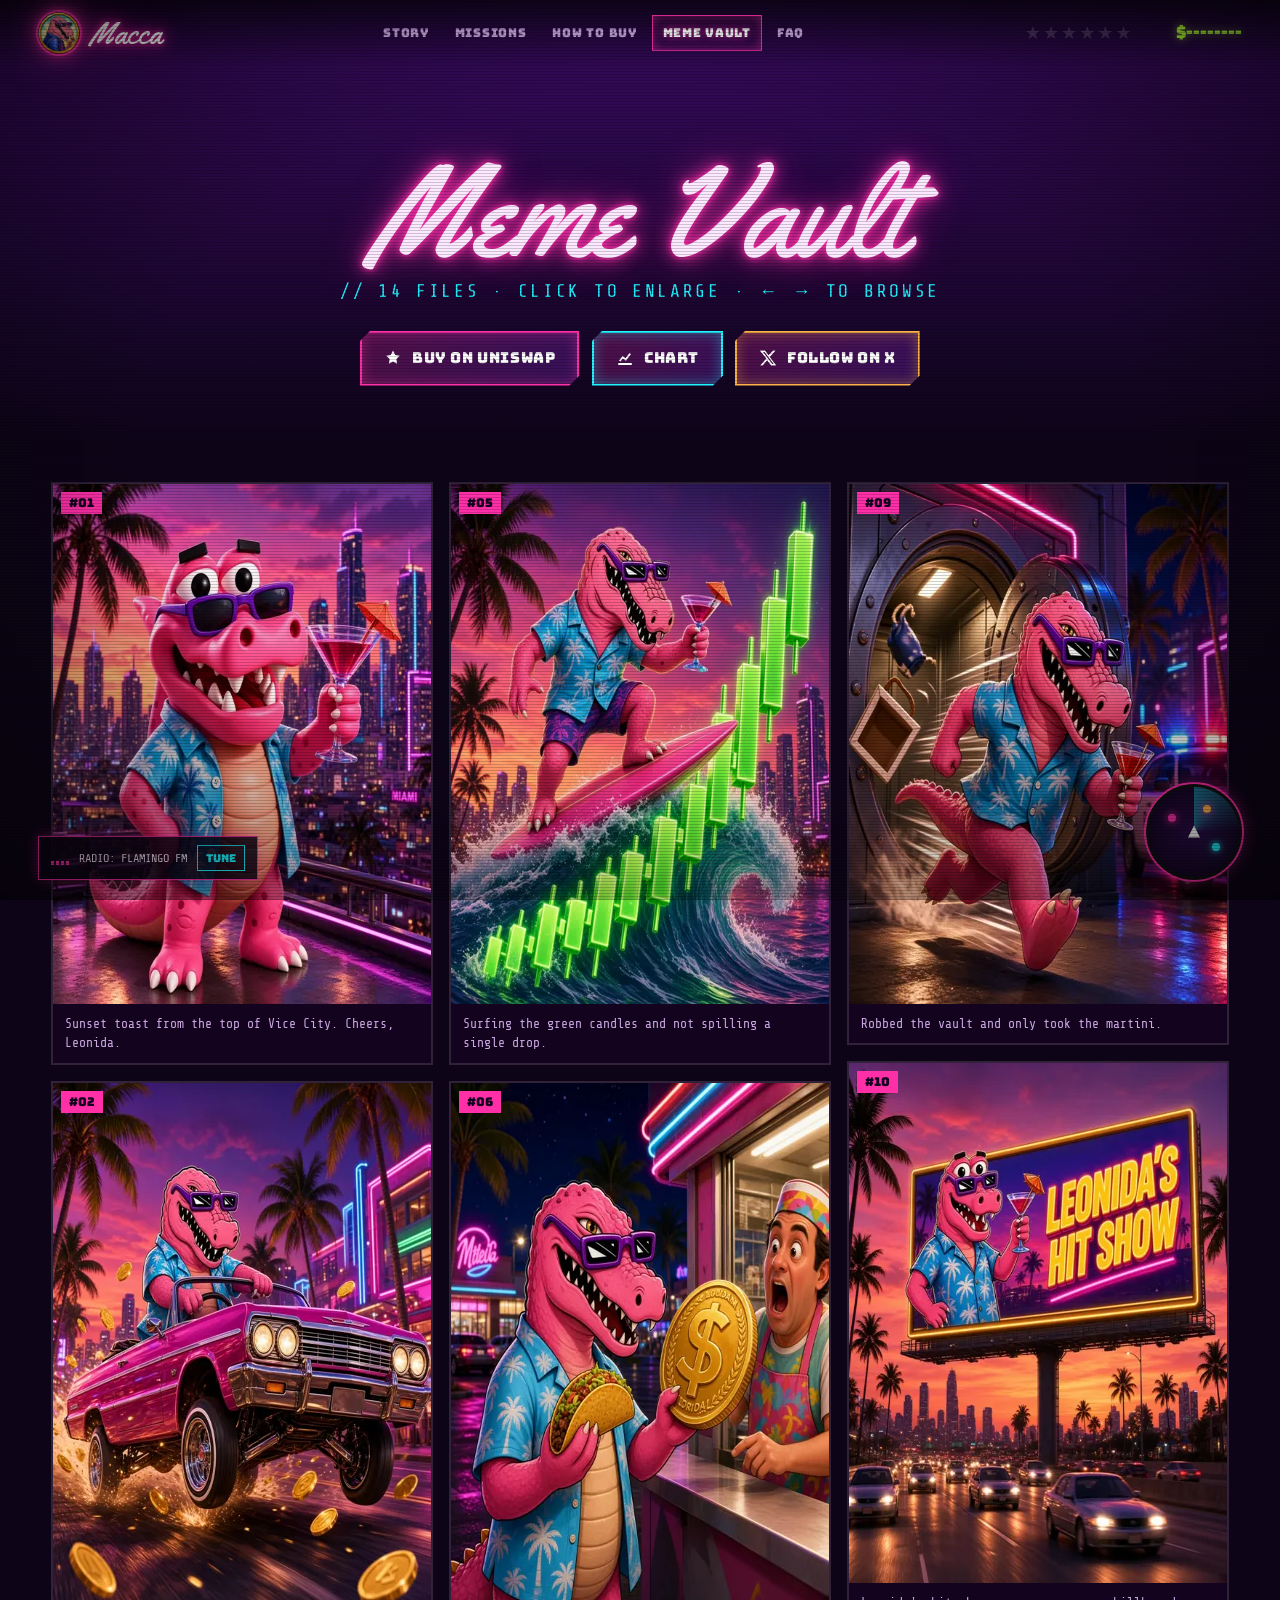
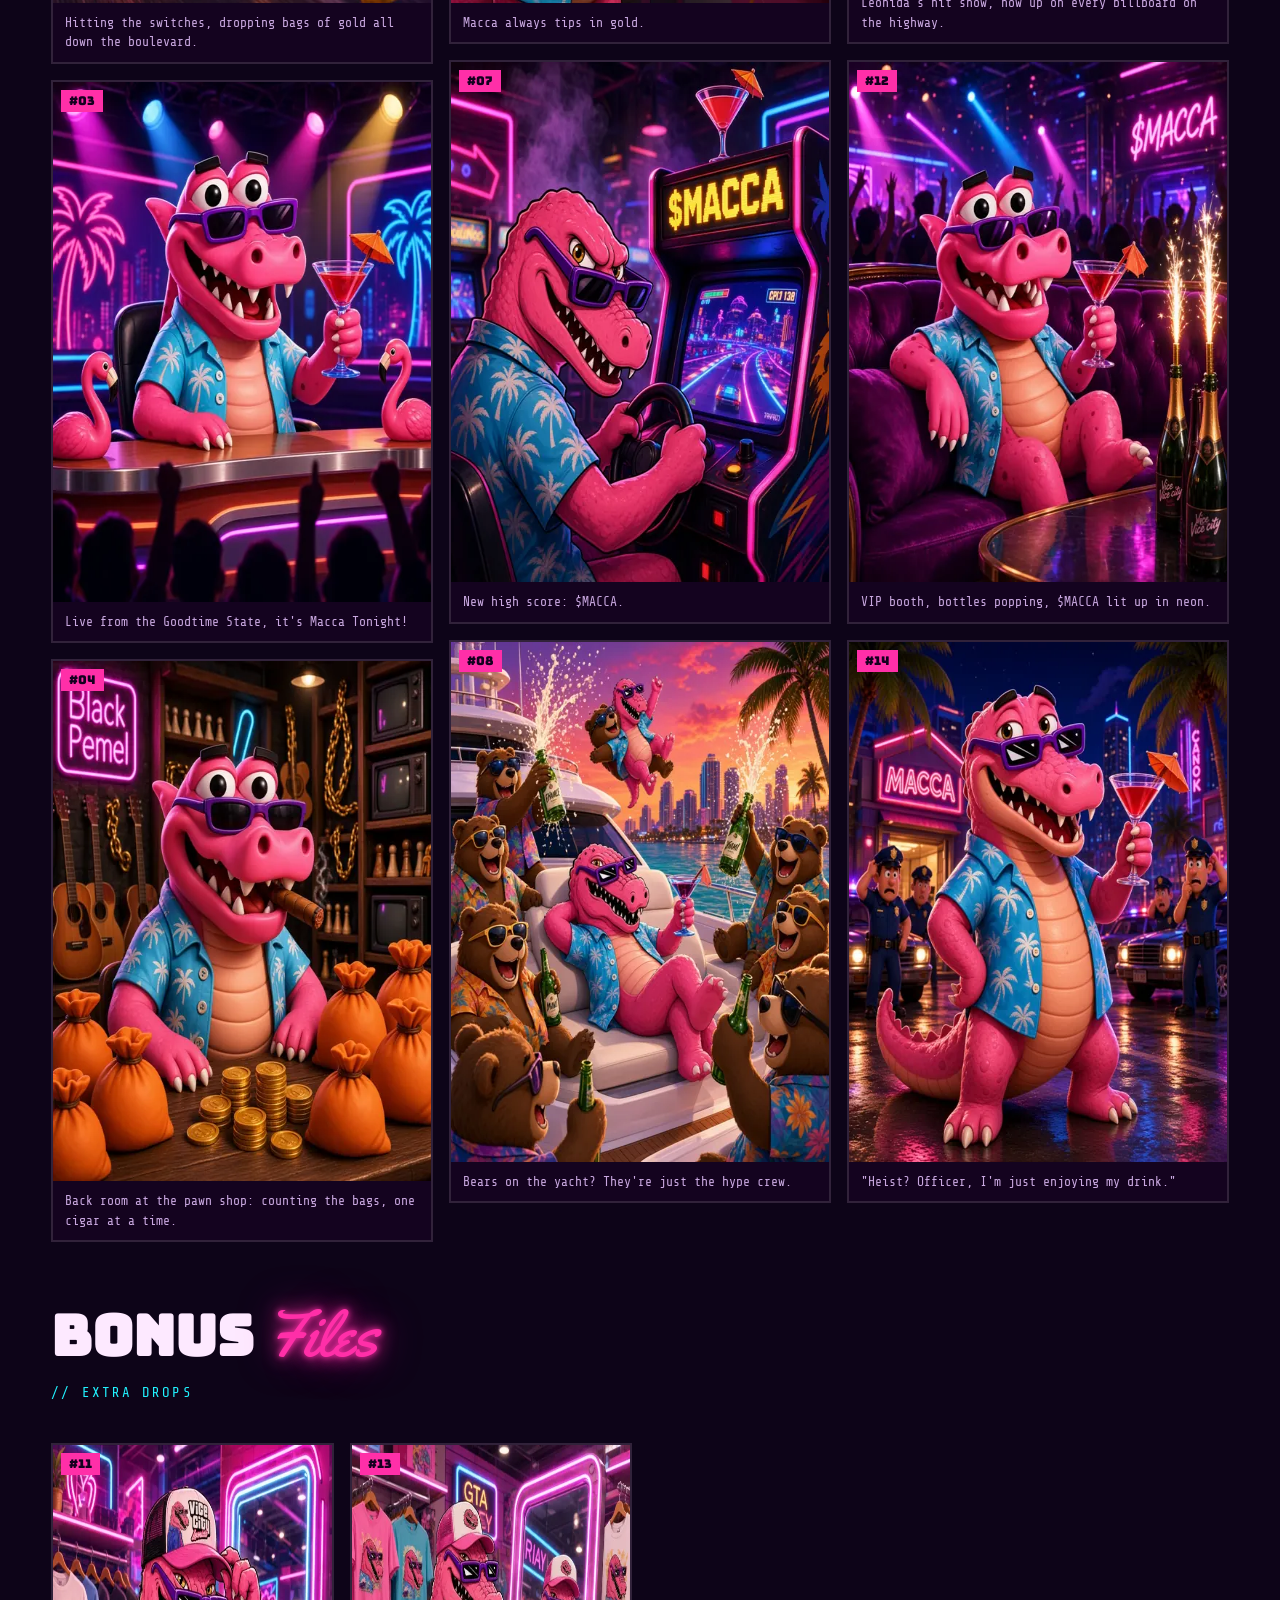
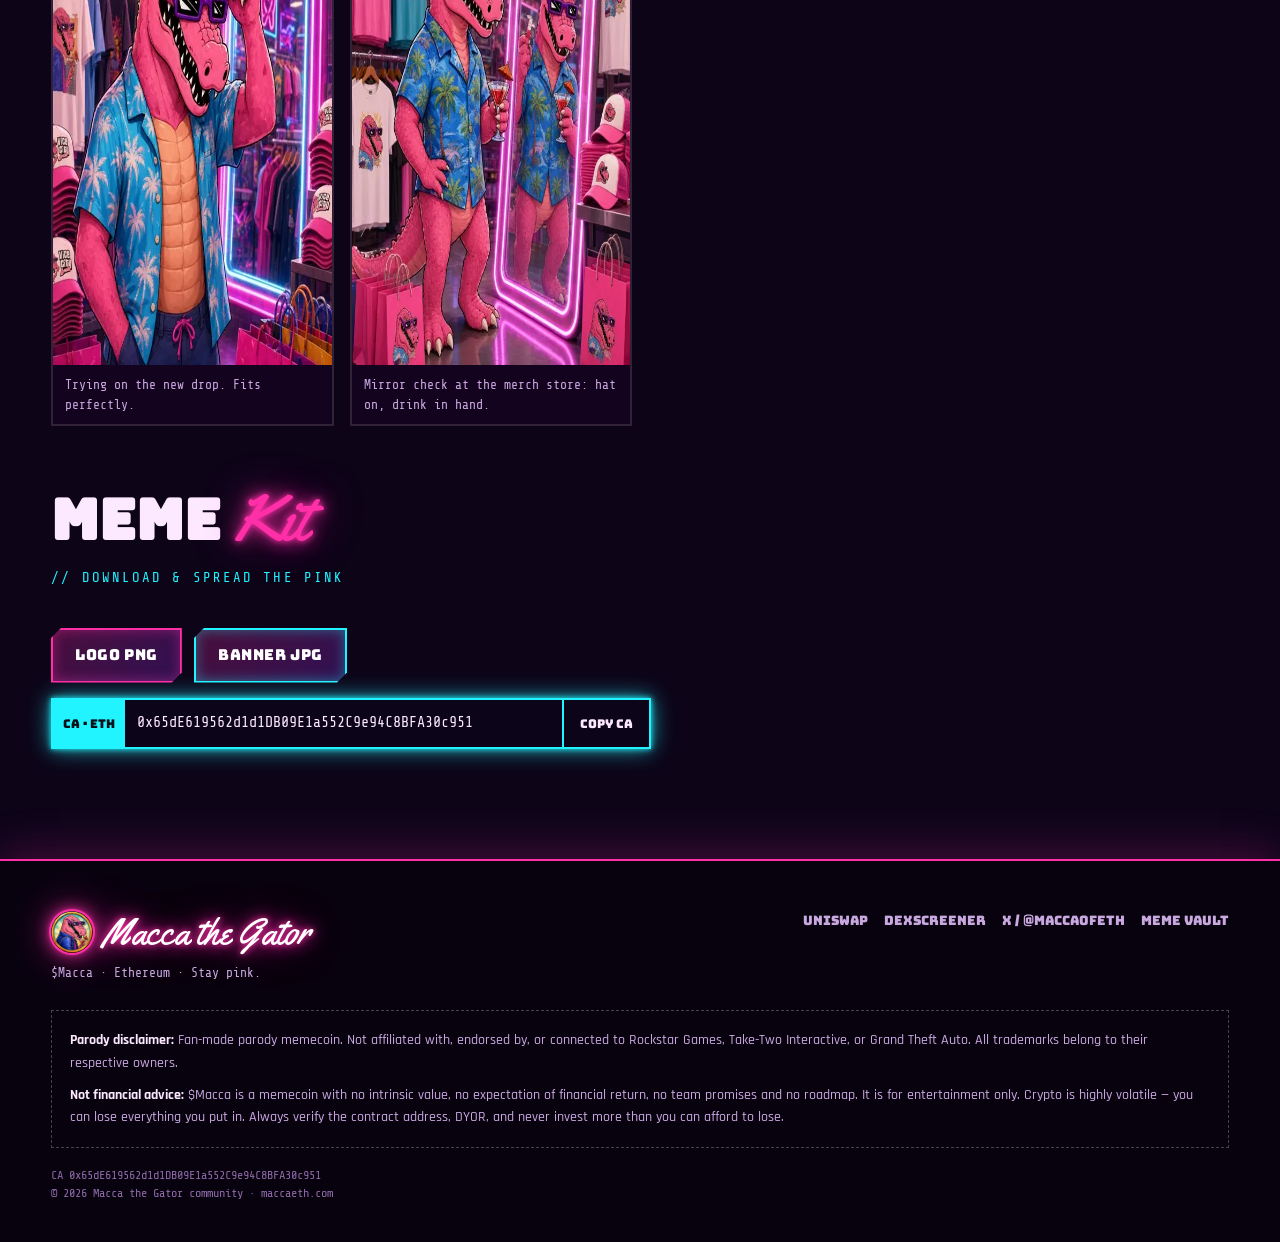
==== memes.html @ 492ca6ad "Macca the Gator ($Macca) — Vice City / Leonida neon site for maccaeth.com" ====
<!doctype html>
<html lang="en">
<head>
<meta charset="utf-8">
<meta name="viewport" content="width=device-width,initial-scale=1,viewport-fit=cover">
<title>Meme Vault — Macca the Gator ($Macca)</title>
<meta name="description" content="The $Macca meme vault: Macca the Gator causing pink chaos across Leonida. Fan-made parody memes.">
<link rel="canonical" href="https://maccaeth.com/memes">
<meta name="theme-color" content="#0d0418">
<meta property="og:type" content="website">
<meta property="og:site_name" content="Macca the Gator">
<meta property="og:title" content="Meme Vault — Macca the Gator ($Macca)">
<meta property="og:description" content="The $Macca meme vault: Macca the Gator causing pink chaos across Leonida. Fan-made parody memes.">
<meta property="og:url" content="https://maccaeth.com/memes">
<meta property="og:image" content="https://maccaeth.com/og.jpg">
<meta property="og:image:width" content="1200"><meta property="og:image:height" content="630">
<meta name="twitter:card" content="summary_large_image">
<meta name="twitter:site" content="@MaccaofETH">
<meta name="twitter:title" content="Meme Vault — Macca the Gator ($Macca)">
<meta name="twitter:description" content="The $Macca meme vault: Macca the Gator causing pink chaos across Leonida. Fan-made parody memes.">
<meta name="twitter:image" content="https://maccaeth.com/og.jpg">
<link rel="icon" href="/favicon.ico" sizes="any">
<link rel="icon" type="image/png" sizes="32x32" href="/favicon-32.png">
<link rel="apple-touch-icon" href="/apple-touch-icon.png">
<link rel="manifest" href="/site.webmanifest">
<link rel="preload" href="/fonts/yellowtail-400.woff2" as="font" type="font/woff2" crossorigin>
<link rel="preload" href="/fonts/bungee-400.woff2" as="font" type="font/woff2" crossorigin>
<link rel="stylesheet" href="/css/styles.css?v=2">
<script type="application/ld+json">{"@context": "https://schema.org", "@type": "WebSite", "name": "Macca the Gator ($Macca)", "url": "https://maccaeth.com/"}</script>
</head>
<body>
<div class="crt" aria-hidden="true"></div>
<canvas id="trail" aria-hidden="true"></canvas>
<header class="hud" id="hud">
  <a class="brand" href="/" aria-label="Macca the Gator home"><img src="/img/logo-200.webp" alt="" width="42" height="42"><b>Macca</b></a>
  <nav class="nav" id="nav" aria-label="Main">
    <a href="/#about">Story</a><a href="/#missions">Missions</a><a href="/#howto">How to Buy</a><a href="/memes" class="on">Meme Vault</a><a href="/#faq">FAQ</a>
  </nav>
  <div class="hud-r">
    <div class="wanted" id="wanted" aria-label="Wanted level" title="Wanted level rises as you scroll"><i>★</i><i>★</i><i>★</i><i>★</i><i>★</i><i>★</i></div>
    <div class="cash" id="cash" title="Market cap (DexScreener)">$--------</div>
    <button class="burger" id="burger" aria-label="Menu" aria-expanded="false" aria-controls="nav"><span></span><span></span><span></span></button>
  </div>
</header>

<main>
<section class="page-top"><div class="wrap"><h1>Meme Vault</h1><p>// 14 FILES · CLICK TO ENLARGE · ← → TO BROWSE</p>
<div class="cta" style="justify-content:center">
  <a class="btn" href="https://app.uniswap.org/swap?chain=ethereum&outputCurrency=0x65dE619562d1d1DB09E1a552C9e94C8BFA30c951" target="_blank" rel="noopener"><svg viewBox="0 0 24 24" fill="currentColor" aria-hidden="true"><path d="M12 2l3 6 6 1-4.5 4.3 1 6.2L12 16.6 6.5 19.5l1-6.2L3 9l6-1z"/></svg> Buy on Uniswap</a>
  <a class="btn cy" href="https://dexscreener.com/ethereum/0xa209d0b77f9b36437768325e06c83924598315ef" target="_blank" rel="noopener"><svg viewBox="0 0 24 24" fill="none" stroke="currentColor" stroke-width="2.4" aria-hidden="true"><path d="M3 20h18M5 16l4-5 4 3 6-8"/></svg> Chart</a>
  <a class="btn gold" href="https://x.com/MaccaofETH" target="_blank" rel="noopener"><svg viewBox="0 0 24 24" fill="currentColor" aria-hidden="true"><path d="M18.9 2H22l-7.6 8.7L23 22h-6.8l-5.3-6.9L4.8 22H1.7l8.1-9.3L1 2h7l4.8 6.3L18.9 2zm-1.2 18h1.9L7.4 3.9H5.4L17.7 20z"/></svg> Follow on X</a>
</div></div></section>
<section style="padding-top:40px"><div class="wrap">
  <div class="gal">
<button type="button" class="gi vm-btn" data-full="/img/vault/meme-01.webp" data-cap="Sunset toast from the top of Vice City. Cheers, Leonida." data-reveal>
  <span class="n">#01</span>
  <img src="/img/vault/meme-01-480.webp" alt="Sunset toast from the top of Vice City. Cheers, Leonida." width="520" height="520" loading="lazy" decoding="async">
  <figcaption>Sunset toast from the top of Vice City. Cheers, Leonida.</figcaption>
</button>
<button type="button" class="gi vm-btn" data-full="/img/vault/meme-02.webp" data-cap="Hitting the switches, dropping bags of gold all down the boulevard." data-reveal>
  <span class="n">#02</span>
  <img src="/img/vault/meme-02-480.webp" alt="Hitting the switches, dropping bags of gold all down the boulevard." width="520" height="520" loading="lazy" decoding="async">
  <figcaption>Hitting the switches, dropping bags of gold all down the boulevard.</figcaption>
</button>
<button type="button" class="gi vm-btn" data-full="/img/vault/meme-03.webp" data-cap="Live from the Goodtime State, it&#x27;s Macca Tonight!" data-reveal>
  <span class="n">#03</span>
  <img src="/img/vault/meme-03-480.webp" alt="Live from the Goodtime State, it&#x27;s Macca Tonight!" width="520" height="520" loading="lazy" decoding="async">
  <figcaption>Live from the Goodtime State, it&#x27;s Macca Tonight!</figcaption>
</button>
<button type="button" class="gi vm-btn" data-full="/img/vault/meme-04.webp" data-cap="Back room at the pawn shop: counting the bags, one cigar at a time." data-reveal>
  <span class="n">#04</span>
  <img src="/img/vault/meme-04-480.webp" alt="Back room at the pawn shop: counting the bags, one cigar at a time." width="520" height="520" loading="lazy" decoding="async">
  <figcaption>Back room at the pawn shop: counting the bags, one cigar at a time.</figcaption>
</button>
<button type="button" class="gi vm-btn" data-full="/img/vault/meme-05.webp" data-cap="Surfing the green candles and not spilling a single drop." data-reveal>
  <span class="n">#05</span>
  <img src="/img/vault/meme-05-480.webp" alt="Surfing the green candles and not spilling a single drop." width="520" height="520" loading="lazy" decoding="async">
  <figcaption>Surfing the green candles and not spilling a single drop.</figcaption>
</button>
<button type="button" class="gi vm-btn" data-full="/img/vault/meme-06.webp" data-cap="Macca always tips in gold." data-reveal>
  <span class="n">#06</span>
  <img src="/img/vault/meme-06-480.webp" alt="Macca always tips in gold." width="520" height="520" loading="lazy" decoding="async">
  <figcaption>Macca always tips in gold.</figcaption>
</button>
<button type="button" class="gi vm-btn" data-full="/img/vault/meme-07.webp" data-cap="New high score: $MACCA." data-reveal>
  <span class="n">#07</span>
  <img src="/img/vault/meme-07-480.webp" alt="New high score: $MACCA." width="520" height="520" loading="lazy" decoding="async">
  <figcaption>New high score: $MACCA.</figcaption>
</button>
<button type="button" class="gi vm-btn" data-full="/img/vault/meme-08.webp" data-cap="Bears on the yacht? They&#x27;re just the hype crew." data-reveal>
  <span class="n">#08</span>
  <img src="/img/vault/meme-08-480.webp" alt="Bears on the yacht? They&#x27;re just the hype crew." width="520" height="520" loading="lazy" decoding="async">
  <figcaption>Bears on the yacht? They&#x27;re just the hype crew.</figcaption>
</button>
<button type="button" class="gi vm-btn" data-full="/img/vault/meme-09.webp" data-cap="Robbed the vault and only took the martini." data-reveal>
  <span class="n">#09</span>
  <img src="/img/vault/meme-09-480.webp" alt="Robbed the vault and only took the martini." width="520" height="520" loading="lazy" decoding="async">
  <figcaption>Robbed the vault and only took the martini.</figcaption>
</button>
<button type="button" class="gi vm-btn" data-full="/img/vault/meme-10.webp" data-cap="Leonida&#x27;s hit show, now up on every billboard on the highway." data-reveal>
  <span class="n">#10</span>
  <img src="/img/vault/meme-10-480.webp" alt="Leonida&#x27;s hit show, now up on every billboard on the highway." width="520" height="520" loading="lazy" decoding="async">
  <figcaption>Leonida&#x27;s hit show, now up on every billboard on the highway.</figcaption>
</button>
<button type="button" class="gi vm-btn" data-full="/img/vault/meme-12.webp" data-cap="VIP booth, bottles popping, $MACCA lit up in neon." data-reveal>
  <span class="n">#12</span>
  <img src="/img/vault/meme-12-480.webp" alt="VIP booth, bottles popping, $MACCA lit up in neon." width="520" height="520" loading="lazy" decoding="async">
  <figcaption>VIP booth, bottles popping, $MACCA lit up in neon.</figcaption>
</button>
<button type="button" class="gi vm-btn" data-full="/img/vault/meme-14.webp" data-cap="&quot;Heist? Officer, I&#x27;m just enjoying my drink.&quot;" data-reveal>
  <span class="n">#14</span>
  <img src="/img/vault/meme-14-480.webp" alt="&quot;Heist? Officer, I&#x27;m just enjoying my drink.&quot;" width="520" height="520" loading="lazy" decoding="async">
  <figcaption>&quot;Heist? Officer, I&#x27;m just enjoying my drink.&quot;</figcaption>
</button>
  </div>
  <div class="sec-h" style="margin-top:60px"><h2>Bonus <em>Files</em></h2><p>// EXTRA DROPS</p></div><div class="gal" style="columns:4 200px"><button type="button" class="gi vm-btn" data-full="/img/vault/meme-11.webp" data-cap="Trying on the new drop. Fits perfectly." data-reveal>
  <span class="n">#11</span>
  <img src="/img/vault/meme-11-480.webp" alt="Trying on the new drop. Fits perfectly." width="520" height="520" loading="lazy" decoding="async">
  <figcaption>Trying on the new drop. Fits perfectly.</figcaption>
</button>
<button type="button" class="gi vm-btn" data-full="/img/vault/meme-13.webp" data-cap="Mirror check at the merch store: hat on, drink in hand." data-reveal>
  <span class="n">#13</span>
  <img src="/img/vault/meme-13-480.webp" alt="Mirror check at the merch store: hat on, drink in hand." width="520" height="520" loading="lazy" decoding="async">
  <figcaption>Mirror check at the merch store: hat on, drink in hand.</figcaption>
</button></div>
  <div class="sec-h" style="margin-top:60px"><h2>Meme <em>Kit</em></h2><p>// DOWNLOAD &amp; SPREAD THE PINK</p></div>
  <div class="cta"><a class="btn" href="/kit/macca-logo.png" download>Logo PNG</a><a class="btn cy" href="/kit/macca-banner.jpg" download>Banner JPG</a></div>
  <div style="max-width:640px"><div class="ca" data-reveal>
  <span class="lbl">CA · ETH</span>
  <code id="ca">0x65dE619562d1d1DB09E1a552C9e94C8BFA30c951</code>
  <button type="button" data-copy="#ca">Copy CA</button>
</div></div>
</div></section>
</main>
<div id="lb" hidden role="dialog" aria-modal="true" aria-label="Meme viewer">
  <button type="button" class="lbb lb-x" aria-label="Close">✕</button>
  <button type="button" class="lbb lb-p" aria-label="Previous">‹</button>
  <figure><img id="lbimg" alt=""><figcaption id="lbcap"></figcaption></figure>
  <button type="button" class="lbb lb-n" aria-label="Next">›</button>
</div>
<footer>
  <div class="wrap">
    <div class="foot">
      <div><a class="brand" href="/"><img src="/img/logo-200.webp" alt="" width="42" height="42" loading="lazy"><b>Macca the Gator</b></a>
      <p class="mono" style="margin-top:10px;color:var(--mut);font-size:13px">$Macca · Ethereum · Stay pink.</p></div>
      <nav aria-label="Footer">
        <a href="https://app.uniswap.org/swap?chain=ethereum&outputCurrency=0x65dE619562d1d1DB09E1a552C9e94C8BFA30c951" target="_blank" rel="noopener">Uniswap</a>
        <a href="https://dexscreener.com/ethereum/0xa209d0b77f9b36437768325e06c83924598315ef" target="_blank" rel="noopener">DexScreener</a>
        <a href="https://x.com/MaccaofETH" target="_blank" rel="noopener">X / @MaccaofETH</a>
        <a href="/memes">Meme Vault</a>
      </nav>
    </div>
    <div class="disc">
      <p><strong>Parody disclaimer:</strong> Fan-made parody memecoin. Not affiliated with, endorsed by, or connected to Rockstar Games, Take-Two Interactive, or Grand Theft Auto. All trademarks belong to their respective owners.</p>
      <p style="margin-top:10px"><strong>Not financial advice:</strong> $Macca is a memecoin with no intrinsic value, no expectation of financial return, no team promises and no roadmap. It is for entertainment only. Crypto is highly volatile — you can lose everything you put in. Always verify the contract address, DYOR, and never invest more than you can afford to lose.</p>
    </div>
    <p class="copy">CA 0x65dE619562d1d1DB09E1a552C9e94C8BFA30c951<br>© 2026 Macca the Gator community · maccaeth.com</p>
  </div>
</footer>
<div class="radio" id="radio"><div class="eq" aria-hidden="true"><i></i><i></i><i></i><i></i></div><span class="lbl2">RADIO: <span id="station">FLAMINGO FM</span></span><button type="button" id="radioBtn" aria-pressed="false">TUNE</button></div>
<div class="minimap" aria-hidden="true"><div class="sweep"></div><span class="dot" style="left:22%;top:30%"></span><span class="dot" style="left:70%;top:62%;background:var(--cyan);box-shadow:var(--cglow)"></span><span class="dot" style="left:60%;top:20%;background:var(--sun)"></span><svg class="prog" viewBox="0 0 100 100"><circle id="progc" cx="50" cy="50" r="48" fill="none" stroke="#ff2fa8" stroke-width="4" stroke-dasharray="301.6" stroke-dashoffset="301.6" transform="rotate(-90 50 50)"/></svg><span class="me"></span></div>
<div id="toast" role="status" aria-live="polite"><b>MISSION PASSED!</b><span>CA copied · +RESPECT</span></div>
<script src="/js/vendor/lenis.min.js" defer></script>
<script src="/js/vendor/gsap.min.js" defer></script>
<script src="/js/vendor/ScrollTrigger.min.js" defer></script>
<script src="/js/main.js?v=2" defer></script>
</body>
</html>
---- css/styles.css ----
@font-face{font-family:"Yellowtail";src:url(/fonts/yellowtail-400.woff2) format("woff2");font-display:swap}
@font-face{font-family:"Bungee";src:url(/fonts/bungee-400.woff2) format("woff2");font-display:swap}
@font-face{font-family:"Monoton";src:url(/fonts/monoton-400.woff2) format("woff2");font-display:swap}
@font-face{font-family:"Rajdhani";src:url(/fonts/rajdhani-500.woff2) format("woff2");font-weight:500;font-display:swap}
@font-face{font-family:"Rajdhani";src:url(/fonts/rajdhani-700.woff2) format("woff2");font-weight:700;font-display:swap}
@font-face{font-family:"STM";src:url(/fonts/share-tech-mono-400.woff2) format("woff2");font-display:swap}
:root{--bg:#0d0418;--bg2:#1a0630;--pink:#ff2fa8;--hot:#ff5ec4;--cyan:#21f3ff;--purple:#9b38ff;--sun:#ffb347;--lime:#b6ff3b;--ink:#fde9ff;--mut:#c9a8e0;--glow:0 0 6px var(--pink),0 0 18px var(--pink),0 0 40px rgba(255,47,168,.6);--cglow:0 0 6px var(--cyan),0 0 22px rgba(33,243,255,.7)}
*{box-sizing:border-box;margin:0;padding:0}
html{scroll-behavior:auto;-webkit-text-size-adjust:100%}
html.lenis,html.lenis body{height:auto}
.lenis.lenis-smooth{scroll-behavior:auto!important}
body{background:var(--bg);color:var(--ink);font-family:Rajdhani,system-ui,sans-serif;font-weight:500;font-size:18px;line-height:1.5;overflow-x:hidden;cursor:crosshair}
img{max-width:100%;display:block}
a{color:inherit}
button{font:inherit;color:inherit;background:none;border:0;cursor:pointer}
::selection{background:var(--pink);color:#fff}
.mono{font-family:STM,ui-monospace,monospace}
.wrap{width:min(1180px,92vw);margin:0 auto}
/* CRT overlay */
.crt{pointer-events:none;position:fixed;inset:0;z-index:90;background:repeating-linear-gradient(0deg,rgba(0,0,0,.18) 0 1px,transparent 1px 3px);mix-blend-mode:multiply}
.crt::after{content:"";position:absolute;inset:0;background:radial-gradient(ellipse at center,transparent 55%,rgba(0,0,0,.55) 100%);animation:flick 4s infinite steps(1)}
@keyframes flick{0%,97%{opacity:1}98%{opacity:.85}99%{opacity:1}}
body.no-crt .crt{display:none}
/* loader */
#loader{position:fixed;inset:0;z-index:200;background:linear-gradient(180deg,#12021f,#3a0751 60%,#ff2fa8 140%);display:grid;place-items:center;text-align:center;transition:opacity .6s,visibility .6s}
#loader.done{opacity:0;visibility:hidden}
#loader .ld-logo{width:120px;border-radius:50%;box-shadow:var(--glow);animation:spin 2.4s linear infinite}
@keyframes spin{to{transform:rotateY(360deg)}}
#loader h2{font-family:Yellowtail;font-size:clamp(48px,9vw,96px);color:#fff;text-shadow:var(--glow);margin:.2em 0 0}
#loader .bar{width:min(380px,70vw);height:10px;border:2px solid var(--cyan);margin:18px auto 8px;box-shadow:var(--cglow)}
#loader .bar i{display:block;height:100%;width:0;background:linear-gradient(90deg,var(--pink),var(--sun));transition:width .2s}
#loader .tip{font-family:STM;color:var(--mut);font-size:14px;max-width:420px;margin:0 auto;padding:0 20px}
/* cursor trail */
#trail{position:fixed;inset:0;pointer-events:none;z-index:95}
/* HUD */
.hud{position:fixed;top:0;left:0;right:0;z-index:80;display:flex;align-items:center;justify-content:space-between;gap:12px;padding:12px 3vw;background:linear-gradient(180deg,rgba(13,4,24,.92),rgba(13,4,24,0));transition:background .3s}
.hud.scrolled{background:rgba(13,4,24,.86);backdrop-filter:blur(8px);border-bottom:1px solid rgba(255,47,168,.35)}
.brand{display:flex;align-items:center;gap:10px;text-decoration:none}
.brand img{width:42px;height:42px;border-radius:50%;box-shadow:0 0 0 2px var(--pink),var(--glow)}
.brand b{font-family:Yellowtail;font-size:30px;color:#fff;text-shadow:var(--glow);font-weight:400;line-height:1}
.nav{display:flex;gap:4px;font-family:Bungee;font-size:12px;letter-spacing:.06em}
.nav a{text-decoration:none;padding:8px 10px;border:1px solid transparent;transition:.2s;color:var(--mut)}
.nav a:hover,.nav a.on{color:#fff;border-color:var(--pink);box-shadow:inset 0 0 12px rgba(255,47,168,.5);text-shadow:0 0 8px var(--pink)}
.hud-r{display:flex;align-items:center;gap:14px}
.wanted{display:flex;gap:2px;font-size:18px;color:rgba(255,255,255,.18)}
.wanted i{font-style:normal;transition:.3s}
.wanted i.lit{color:var(--sun);text-shadow:0 0 10px var(--sun);animation:blink 1s infinite}
@keyframes blink{50%{opacity:.45}}
.cash{font-family:Bungee;color:var(--lime);text-shadow:0 0 10px rgba(182,255,59,.6);font-size:16px;min-width:96px;text-align:right}
.burger{display:none;width:42px;height:42px;border:2px solid var(--pink);box-shadow:var(--glow)}
.burger span{display:block;width:20px;height:2px;background:#fff;margin:4px auto}
/* Buttons */
.btn{--c:var(--pink);position:relative;display:inline-flex;align-items:center;gap:10px;font-family:Bungee;font-size:15px;letter-spacing:.04em;text-decoration:none;padding:14px 22px;color:#fff;background:linear-gradient(135deg,rgba(255,47,168,.25),rgba(155,56,255,.25));border:2px solid var(--c);box-shadow:0 0 14px color-mix(in srgb,var(--c) 70%,transparent),inset 0 0 14px color-mix(in srgb,var(--c) 40%,transparent);clip-path:polygon(10px 0,100% 0,100% calc(100% - 10px),calc(100% - 10px) 100%,0 100%,0 10px);transition:transform .15s,box-shadow .2s,background .2s;will-change:transform}
.btn:hover{background:var(--c);color:#14001f;box-shadow:0 0 30px var(--c)}
.btn.cy{--c:var(--cyan)}
.btn.gold{--c:var(--sun)}
.btn svg{width:18px;height:18px}
.btn .k{font-family:STM;font-size:11px;opacity:.75;border:1px solid currentColor;padding:0 5px}
/* hero */
.hero{position:relative;min-height:100svh;overflow:hidden;display:flex;align-items:center;padding:110px 0 60px;isolation:isolate}
.sky{position:absolute;inset:0;z-index:-5;background:linear-gradient(180deg,#120225 0%,#3b0a64 38%,#a21a8f 62%,#ff6a8a 78%,#ffb36b 100%)}
.sun{position:absolute;z-index:-4;left:50%;bottom:22%;width:min(56vw,620px);aspect-ratio:1;transform:translateX(-50%);border-radius:50%;background:linear-gradient(180deg,#ffe36b,#ff8a3c 45%,#ff2fa8 80%);box-shadow:0 0 120px rgba(255,90,170,.8);-webkit-mask:repeating-linear-gradient(180deg,#000 0 62%,transparent 62% 64%,#000 64% 70%,transparent 70% 73%,#000 73% 78%,transparent 78% 82%,#000 82% 86%,transparent 86% 91%,#000 91% 94%,transparent 94%);mask:repeating-linear-gradient(180deg,#000 0 62%,transparent 62% 64%,#000 64% 70%,transparent 70% 73%,#000 73% 78%,transparent 78% 82%,#000 82% 86%,transparent 86% 91%,#000 91% 94%,transparent 94%)}
.skyline{position:absolute;left:-5%;right:-5%;bottom:20%;height:32%;z-index:-3;background:url(/img/gallery/fig-neon-city.webp) center/cover;opacity:0;}
.city{position:absolute;left:0;right:0;bottom:18%;z-index:-3;height:38%}
.city svg{width:100%;height:100%}
.grid{position:absolute;left:-50%;right:-50%;bottom:0;height:22%;z-index:-2;background:linear-gradient(transparent 0 0),repeating-linear-gradient(90deg,rgba(255,47,168,.9) 0 2px,transparent 2px 80px),repeating-linear-gradient(0deg,rgba(255,47,168,.9) 0 2px,transparent 2px 40px),linear-gradient(180deg,#2a0640,#0d0418);transform:perspective(300px) rotateX(60deg);transform-origin:top;animation:gridmove 1.6s linear infinite}
@keyframes gridmove{to{background-position:0 0,0 0,0 40px,0 0}}
.palm{position:absolute;bottom:16%;z-index:-1;width:min(28vw,320px);fill:#12001f;filter:drop-shadow(0 0 12px rgba(255,47,168,.55))}
.palm.l{left:-3vw}.palm.r{right:-3vw;transform:scaleX(-1)}
.hero-in{display:grid;grid-template-columns:1.1fr .9fr;gap:4vw;align-items:center}
.kick{font-family:STM;color:var(--cyan);text-shadow:var(--cglow);letter-spacing:.2em;font-size:13px;margin-bottom:10px}
.kick::before{content:"▶ "}
.title{font-family:Yellowtail;font-weight:400;line-height:.85;font-size:clamp(72px,13vw,180px);color:#fff;text-shadow:0 0 4px #fff,0 0 14px var(--pink),0 0 40px var(--pink),0 0 80px var(--purple);transform:rotate(-6deg);transform-origin:left;margin:10px 0 20px}
.title small{display:block;font-family:Bungee;font-size:.24em;letter-spacing:.12em;color:var(--cyan);text-shadow:var(--cglow);transform:rotate(6deg) translate(.4em,.2em);margin-top:.2em}
.tagline{font-family:Bungee;font-size:clamp(18px,2.2vw,26px);color:var(--sun);text-shadow:0 0 12px rgba(255,179,71,.6);margin-bottom:14px}
.lead{font-size:20px;max-width:560px;color:#f7dcff}
.cta{display:flex;flex-wrap:wrap;gap:12px;margin:26px 0 16px}
.ca{display:flex;align-items:stretch;max-width:600px;border:2px solid var(--cyan);box-shadow:var(--cglow);background:rgba(13,4,24,.75)}
.ca .lbl{font-family:Bungee;font-size:12px;background:var(--cyan);color:#06111a;padding:12px 10px;display:flex;align-items:center}
.ca code{flex:1;font-family:STM;font-size:clamp(11px,1.35vw,15px);padding:12px;overflow-wrap:anywhere;align-self:center}
.ca button{font-family:Bungee;font-size:12px;padding:0 16px;border-left:2px solid var(--cyan);transition:.2s;white-space:nowrap}
.ca button:hover{background:var(--cyan);color:#06111a}
.hero-card{position:relative;perspective:900px}
.tilt{position:relative;transform-style:preserve-3d;transition:transform .12s ease-out;border:3px solid var(--pink);box-shadow:var(--glow);background:#000}
.tilt img{width:100%}
.tilt .logo-badge{position:absolute;width:34%;right:-8%;bottom:-14%;border-radius:50%;transform:translateZ(60px);box-shadow:0 0 0 3px var(--sun),0 0 30px var(--sun);animation:bob 3s ease-in-out infinite}
@keyframes bob{50%{translate:0 -10px}}
.tilt .tag{position:absolute;left:-10px;top:-16px;font-family:Bungee;font-size:12px;background:var(--sun);color:#1b0626;padding:4px 10px;transform:translateZ(40px) rotate(-4deg)}
.scrollcue{position:absolute;bottom:22px;left:50%;transform:translateX(-50%);font-family:STM;font-size:12px;color:var(--mut);letter-spacing:.3em;animation:blink 1.6s infinite}
/* marquee */
.marq{position:relative;overflow:hidden;background:var(--pink);color:#14001f;font-family:Bungee;font-size:20px;padding:12px 0;transform:rotate(-2deg) scale(1.04);border-block:3px solid #fff;box-shadow:0 0 40px rgba(255,47,168,.7);z-index:2}
.marq.alt{background:var(--cyan);transform:rotate(1.5deg) scale(1.04);margin-top:-20px}
.marq .track{display:flex;width:max-content;animation:mq 26s linear infinite}
.marq.alt .track{animation-direction:reverse}
.marq span{padding:0 22px;white-space:nowrap}
@keyframes mq{to{transform:translateX(-50%)}}
/* sections */
section{position:relative;padding:110px 0}
.sec-h{display:flex;align-items:flex-end;gap:16px;margin-bottom:40px;flex-wrap:wrap}
.sec-h .num{font-family:Monoton;font-size:clamp(54px,8vw,96px);line-height:.9;color:transparent;-webkit-text-stroke:1px var(--pink);text-shadow:0 0 20px rgba(255,47,168,.6)}
.sec-h h2{font-family:Bungee;font-size:clamp(30px,4.6vw,56px);line-height:1;text-transform:uppercase}
.sec-h h2 em{font-family:Yellowtail;font-style:normal;text-transform:none;color:var(--pink);text-shadow:var(--glow);font-size:1.15em;font-weight:400}
.sec-h p{flex-basis:100%;font-family:STM;color:var(--cyan);font-size:14px;letter-spacing:.15em}
.js [data-reveal]{opacity:0;transform:translateY(40px)}
.js [data-reveal].in{opacity:1;transform:none;transition:opacity .8s,transform .8s cubic-bezier(.2,.8,.2,1)}
/* about */
#about{background:radial-gradient(ellipse at 80% 20%,rgba(155,56,255,.25),transparent 60%),var(--bg)}
.about{display:grid;grid-template-columns:1fr 1fr;gap:5vw;align-items:center}
.dossier{position:relative;border:2px solid var(--purple);background:linear-gradient(160deg,rgba(155,56,255,.15),rgba(13,4,24,.9));padding:30px;box-shadow:0 0 30px rgba(155,56,255,.35)}
.dossier::before{content:"CHARACTER FILE // LEONIDA";position:absolute;top:-12px;left:20px;background:var(--bg);padding:0 8px;font-family:STM;font-size:12px;color:var(--purple);letter-spacing:.2em}
.dossier p{margin-bottom:14px;font-size:19px}
.dossier p:first-of-type::first-letter{font-family:Yellowtail;font-size:3.2em;float:left;line-height:.8;margin:6px 8px 0 0;color:var(--pink);text-shadow:var(--glow)}
.stats{display:grid;gap:12px;margin-top:20px}
.stat{display:grid;grid-template-columns:130px 1fr 44px;align-items:center;gap:10px;font-family:STM;font-size:13px;letter-spacing:.1em}
.stat .b{height:10px;background:rgba(255,255,255,.08);border:1px solid rgba(255,255,255,.18);overflow:hidden}
.stat .b i{display:block;height:100%;width:0;background:linear-gradient(90deg,var(--pink),var(--sun));box-shadow:0 0 10px var(--pink);transition:width 1.6s cubic-bezier(.2,.8,.2,1)}
.polaroids{position:relative;height:540px}
.pol{position:absolute;width:56%;background:#fff;padding:10px 10px 40px;box-shadow:0 20px 50px rgba(0,0,0,.6);transition:transform .35s,z-index 0s;cursor:grab}
.pol img{aspect-ratio:1;object-fit:cover;width:100%}
.pol span{position:absolute;bottom:8px;left:0;right:0;text-align:center;font-family:Yellowtail;color:#d0127e;font-size:22px}
.pol:nth-child(1){left:0;top:0;transform:rotate(-8deg)}
.pol:nth-child(2){right:0;top:40px;transform:rotate(7deg)}
.pol:nth-child(3){left:20%;bottom:0;transform:rotate(-2deg)}
.pol:hover{transform:rotate(0) scale(1.06);z-index:5}
/* missions */
#missions{background:linear-gradient(180deg,var(--bg),#1b0333 50%,var(--bg))}
.missions{display:grid;grid-template-columns:repeat(3,1fr);gap:22px}
.mission{position:relative;display:flex;flex-direction:column;min-height:380px;text-decoration:none;border:2px solid rgba(255,47,168,.5);background:#14031f;overflow:hidden;transform-style:preserve-3d;transition:border-color .2s,box-shadow .2s}
.mission .bgimg{position:absolute;inset:0;background-size:cover;background-position:center;opacity:.35;filter:saturate(1.4) hue-rotate(-10deg);transition:transform .6s,opacity .3s}
.mission::after{content:"";position:absolute;inset:0;background:linear-gradient(0deg,#14031f 25%,transparent 80%)}
.mission:hover{border-color:var(--c,var(--pink));box-shadow:0 0 30px var(--c,var(--pink))}
.mission:hover .bgimg{transform:scale(1.1);opacity:.55}
.mission .in{position:relative;z-index:2;margin-top:auto;padding:24px}
.mission .mtag{position:absolute;z-index:2;top:16px;left:16px;font-family:STM;font-size:12px;letter-spacing:.2em;padding:4px 8px;border:1px solid var(--c,var(--pink));color:var(--c,var(--pink))}
.mission h3{font-family:Bungee;font-size:28px;line-height:1.05;margin-bottom:8px}
.mission p{color:var(--mut);font-size:16px;margin-bottom:16px}
.mission .go{font-family:Bungee;font-size:14px;color:var(--c,var(--pink));display:flex;gap:8px;align-items:center}
.mission .go::after{content:"→";transition:transform .2s}
.mission:hover .go::after{transform:translateX(8px)}
.m-buy{--c:var(--pink)}.m-chart{--c:var(--cyan)}.m-x{--c:var(--sun)}
.live{display:grid;grid-template-columns:repeat(4,1fr);gap:12px;margin-top:28px}
.live div{border:1px solid rgba(33,243,255,.4);padding:14px;background:rgba(33,243,255,.05)}
.live small{display:block;font-family:STM;font-size:11px;letter-spacing:.2em;color:var(--cyan)}
.live b{font-family:Bungee;font-size:22px;font-weight:400}
.live .up{color:var(--lime)}.live .dn{color:#ff5a6e}
/* how to buy */
.steps{display:grid;grid-template-columns:repeat(4,1fr);gap:18px;counter-reset:s}
.step{position:relative;padding:26px 22px;border:2px solid rgba(155,56,255,.6);background:linear-gradient(180deg,rgba(155,56,255,.12),rgba(13,4,24,.6));clip-path:polygon(0 0,calc(100% - 22px) 0,100% 22px,100% 100%,0 100%)}
.step::before{counter-increment:s;content:"0" counter(s);font-family:Monoton;font-size:54px;line-height:1;color:var(--pink);text-shadow:var(--glow);display:block;margin-bottom:10px}
.step h3{font-family:Bungee;font-size:18px;margin-bottom:8px}
.step p{font-size:16px;color:var(--mut)}
.step code{font-family:STM;font-size:12px;color:var(--cyan);overflow-wrap:anywhere}
.step .ck{position:absolute;top:14px;right:30px;font-family:STM;font-size:11px;color:var(--lime);opacity:0;transition:.3s}
.step.done{border-color:var(--lime)}
.step.done .ck{opacity:1}
.cheat{margin-top:26px;font-family:STM;font-size:13px;color:var(--mut);text-align:center}
.cheat kbd{border:1px solid var(--pink);padding:1px 6px;color:var(--pink)}
/* gallery */
#vault{background:radial-gradient(ellipse at 20% 30%,rgba(255,47,168,.18),transparent 60%),var(--bg)}
.gal{columns:3 260px;column-gap:16px}
.gi{break-inside:avoid;margin-bottom:16px;position:relative;border:2px solid rgba(255,255,255,.12);background:#14031f;overflow:hidden;transition:border-color .2s,box-shadow .2s;width:100%;text-align:left;display:block}
.gi img{width:100%;transition:transform .5s,filter .3s}
.gi:hover{border-color:var(--pink);box-shadow:var(--glow)}
.gi:hover img{transform:scale(1.05);filter:saturate(1.3)}
.gi figcaption{padding:10px 12px;font-family:STM;font-size:13px;color:var(--mut)}
.gi .n{position:absolute;top:8px;left:8px;font-family:Bungee;font-size:12px;background:var(--pink);color:#14001f;padding:2px 8px;z-index:2}
.slots{display:grid;grid-template-columns:repeat(6,1fr);gap:12px;margin-top:30px}
.slot{aspect-ratio:1;display:grid;place-items:center;text-align:center;border:2px dashed rgba(33,243,255,.45);font-family:STM;font-size:11px;letter-spacing:.15em;color:var(--cyan);background:repeating-linear-gradient(45deg,rgba(33,243,255,.05) 0 10px,transparent 10px 20px);position:relative}
.slot b{display:block;font-family:Bungee;font-size:24px;color:#fff;font-weight:400}
.slot::after{content:"";position:absolute;inset:0;background:linear-gradient(90deg,transparent,rgba(33,243,255,.18),transparent);transform:translateX(-100%);animation:scan 3s infinite}
@keyframes scan{to{transform:translateX(100%)}}
.vault-note{font-family:STM;color:var(--mut);font-size:13px;margin-top:14px}
.center{text-align:center;margin-top:34px}
/* lightbox */
#lb{position:fixed;inset:0;z-index:150;background:rgba(10,0,20,.94);display:grid;place-items:center;padding:4vw}
#lb[hidden]{display:none}
#lb figure{max-width:min(1000px,92vw);text-align:center}
#lb img{max-height:78vh;margin:0 auto;border:3px solid var(--pink);box-shadow:var(--glow)}
#lb figcaption{font-family:STM;margin-top:12px;color:var(--ink)}
#lb .lbb{position:absolute;font-family:Bungee;font-size:22px;width:52px;height:52px;border:2px solid var(--cyan);color:var(--cyan);background:rgba(13,4,24,.7)}
#lb .lb-x{top:20px;right:20px}#lb .lb-p{left:2vw;top:50%}#lb .lb-n{right:2vw;top:50%}
/* faq */
.faq{display:grid;gap:12px;max-width:900px}
.faq details{border:2px solid rgba(255,47,168,.4);background:rgba(255,47,168,.05);transition:border-color .2s}
.faq details[open]{border-color:var(--pink);box-shadow:0 0 20px rgba(255,47,168,.35)}
.faq summary{list-style:none;cursor:pointer;padding:18px 22px;font-family:Bungee;font-size:17px;display:flex;justify-content:space-between;gap:12px}
.faq summary::-webkit-details-marker{display:none}
.faq summary::after{content:"+";color:var(--pink);font-size:22px;transition:transform .2s}
.faq details[open] summary::after{transform:rotate(45deg)}
.faq details p{padding:0 22px 20px;color:var(--mut)}
.faq code{font-family:STM;color:var(--cyan);overflow-wrap:anywhere;font-size:14px}
/* final */
.final{text-align:center;padding:140px 0;background:url(/img/banner.webp) center/cover;position:relative;isolation:isolate}
.final::before{content:"";position:absolute;inset:0;background:linear-gradient(180deg,var(--bg),rgba(13,4,24,.55) 40%,rgba(13,4,24,.55) 60%,var(--bg));z-index:-1}
.final h2{font-family:Yellowtail;font-weight:400;font-size:clamp(60px,10vw,140px);line-height:.9;text-shadow:var(--glow);transform:rotate(-4deg)}
.final p{font-family:Bungee;color:var(--sun);margin:18px 0 28px;font-size:clamp(16px,2vw,22px)}
.final .cta{justify-content:center}
/* footer */
footer{padding:50px 0 40px;border-top:2px solid var(--pink);background:#08020f;box-shadow:0 -10px 40px rgba(255,47,168,.2)}
.foot{display:flex;flex-wrap:wrap;gap:24px;justify-content:space-between;align-items:flex-start}
.foot .brand b{font-size:36px}
.foot nav{display:flex;flex-wrap:wrap;gap:16px;font-family:Bungee;font-size:13px}
.foot nav a{text-decoration:none;color:var(--mut)}.foot nav a:hover{color:var(--pink)}
.disc{margin-top:28px;padding:18px;border:1px dashed rgba(255,255,255,.25);font-size:14px;color:var(--mut);line-height:1.6}
.disc strong{color:var(--ink)}
.copy{margin-top:18px;font-family:STM;font-size:12px;color:#8e6aa8}
/* toast */
#toast{position:fixed;left:50%;top:40%;transform:translate(-50%,-50%) scale(.8);z-index:160;text-align:center;pointer-events:none;opacity:0;transition:.3s}
#toast.show{opacity:1;transform:translate(-50%,-50%) scale(1)}
#toast b{display:block;font-family:Bungee;font-size:clamp(34px,6vw,70px);color:var(--sun);text-shadow:0 0 6px #000,0 0 30px var(--sun);letter-spacing:.04em}
#toast span{font-family:Rajdhani;font-weight:700;font-size:22px;color:#fff;text-shadow:0 0 6px #000}
/* radio */
.radio{position:fixed;left:3vw;bottom:20px;z-index:85;display:flex;align-items:center;gap:10px;font-family:STM;font-size:12px;background:rgba(13,4,24,.85);border:1px solid var(--pink);padding:8px 12px;box-shadow:0 0 14px rgba(255,47,168,.4)}
.radio button{font-family:Bungee;font-size:11px;padding:4px 8px;border:1px solid var(--cyan);color:var(--cyan)}
.radio .eq{display:flex;gap:2px;align-items:flex-end;height:14px}
.radio .eq i{width:3px;background:var(--pink);height:30%}
.radio.on .eq i{animation:eq .6s infinite alternate}
.radio .eq i:nth-child(2){animation-delay:.15s}.radio .eq i:nth-child(3){animation-delay:.3s}.radio .eq i:nth-child(4){animation-delay:.45s}
@keyframes eq{to{height:100%}}
.minimap{position:fixed;right:3vw;bottom:20px;z-index:85;width:96px;height:96px;border-radius:50%;border:3px solid #111;outline:2px solid var(--pink);background:radial-gradient(circle,#2d0b4a,#0d0418);overflow:hidden;box-shadow:0 0 18px rgba(255,47,168,.5)}
.minimap .sweep{position:absolute;inset:0;background:conic-gradient(from 0deg,rgba(33,243,255,.45),transparent 25%);animation:sweep 3s linear infinite}
@keyframes sweep{to{transform:rotate(360deg)}}
.minimap .dot{position:absolute;width:8px;height:8px;border-radius:50%;background:var(--pink);box-shadow:0 0 8px var(--pink)}
.minimap .me{left:50%;top:50%;width:0;height:0;border:6px solid transparent;border-bottom:12px solid #fff;transform:translate(-50%,-70%);position:absolute}
.minimap .prog{position:absolute;inset:-3px;border-radius:50%}
.gator-rain{position:fixed;top:-80px;z-index:120;pointer-events:none;width:60px;border-radius:50%}
/* memes page */
.page-top{padding:150px 0 40px;text-align:center;background:linear-gradient(180deg,#3b0a64,var(--bg))}
.page-top h1{font-family:Yellowtail;font-weight:400;font-size:clamp(64px,10vw,130px);text-shadow:var(--glow);line-height:1}
.page-top p{font-family:STM;color:var(--cyan);letter-spacing:.15em}
/* responsive */
@media (max-width:980px){.hero-in,.about{grid-template-columns:1fr}.hero-card{max-width:620px}.missions{grid-template-columns:1fr}.mission{min-height:280px}.steps{grid-template-columns:1fr 1fr}.live{grid-template-columns:1fr 1fr}.slots{grid-template-columns:repeat(4,1fr)}.polaroids{height:440px}}
@media (max-width:820px){.nav{position:fixed;top:66px;left:0;right:0;flex-direction:column;background:rgba(13,4,24,.97);border-bottom:2px solid var(--pink);padding:10px 4vw 20px;transform:translateY(-140%);transition:transform .3s;font-size:16px}.nav.open{transform:none}.burger{display:block}.wanted{display:none}}
@media (max-width:560px){body{font-size:17px}section{padding:80px 0}.steps{grid-template-columns:1fr}.slots{grid-template-columns:repeat(3,1fr)}.ca{flex-wrap:wrap}.ca .lbl{width:100%;justify-content:center;padding:6px}.ca button{border-left:0;border-top:2px solid var(--cyan);width:100%;padding:12px}.btn{flex:1 1 100%;justify-content:center}.minimap{width:70px;height:70px}.radio .lbl2{display:none}.polaroids{height:360px}.stat{grid-template-columns:100px 1fr 40px}.title{font-size:clamp(64px,22vw,110px)}.palm{width:40vw}}
@media (prefers-reduced-motion:reduce){*,*::before,*::after{animation:none!important;transition:none!important}[data-reveal]{opacity:1;transform:none}}
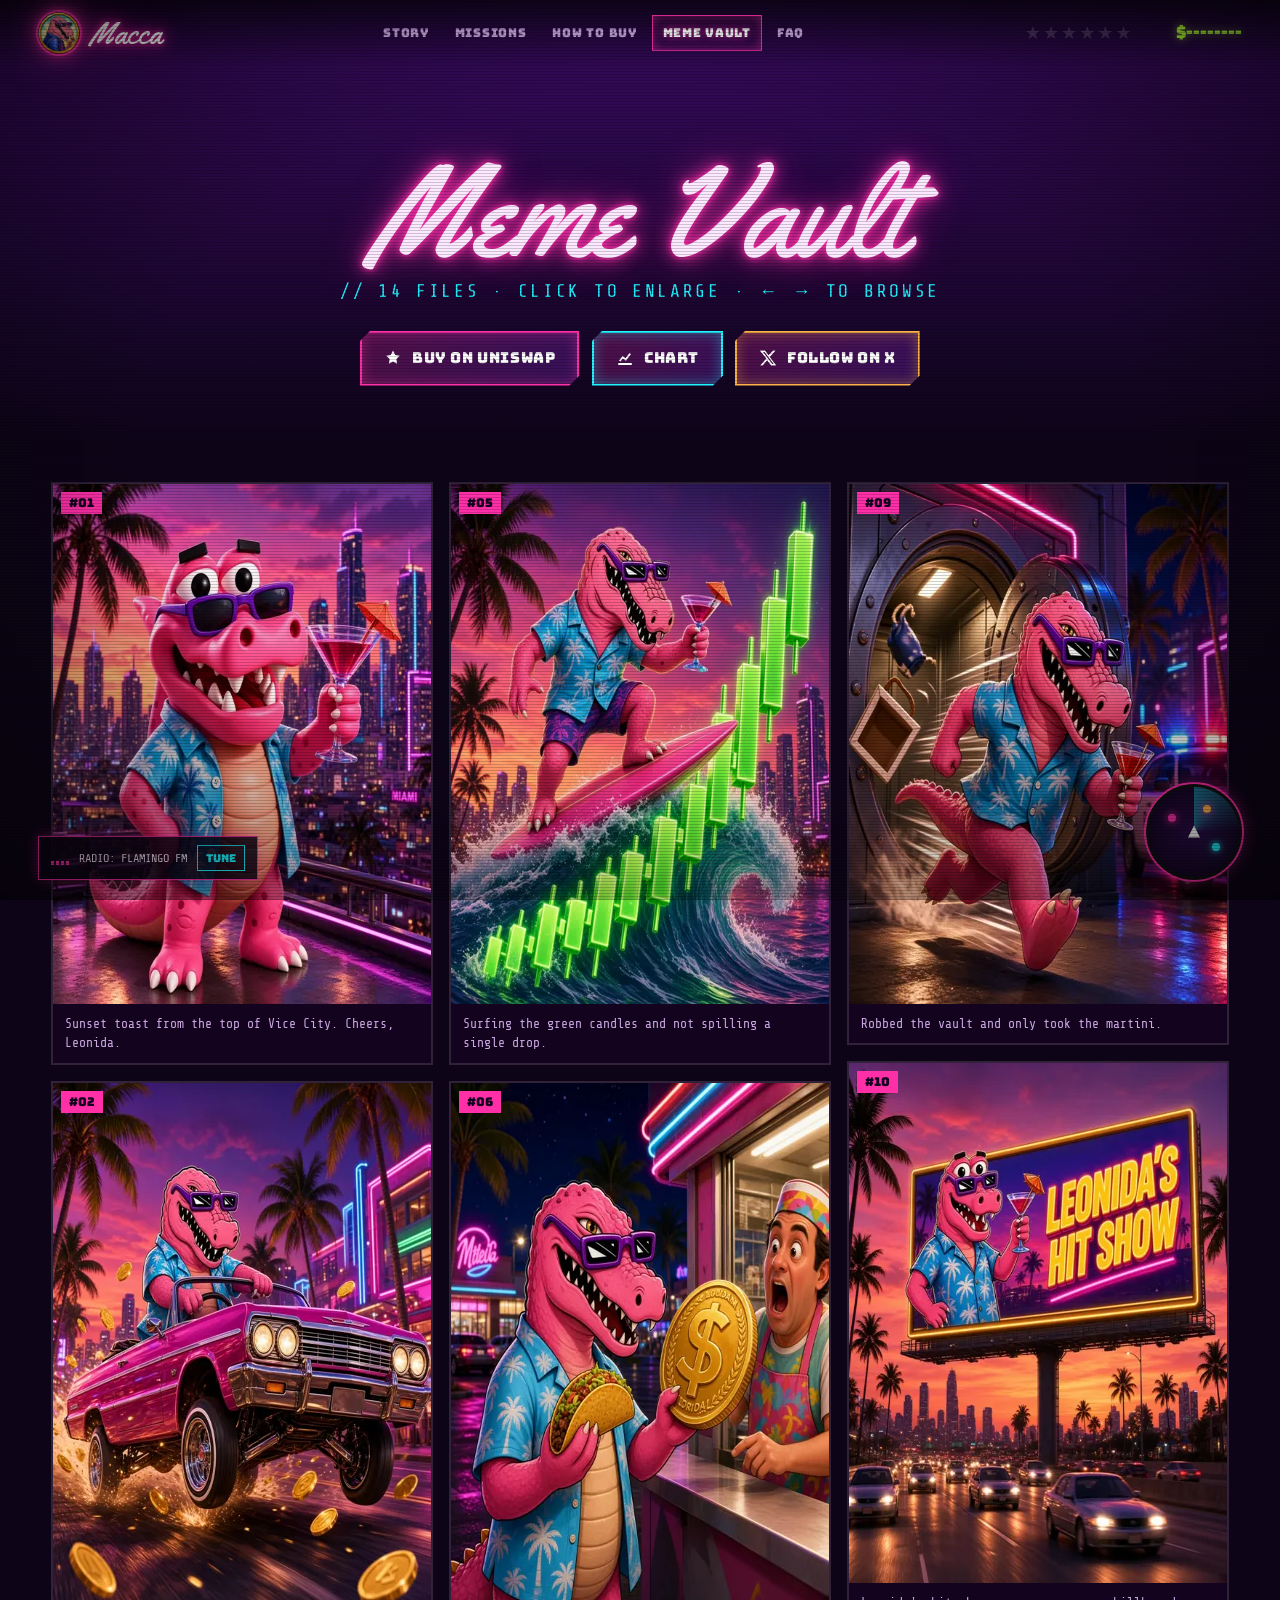
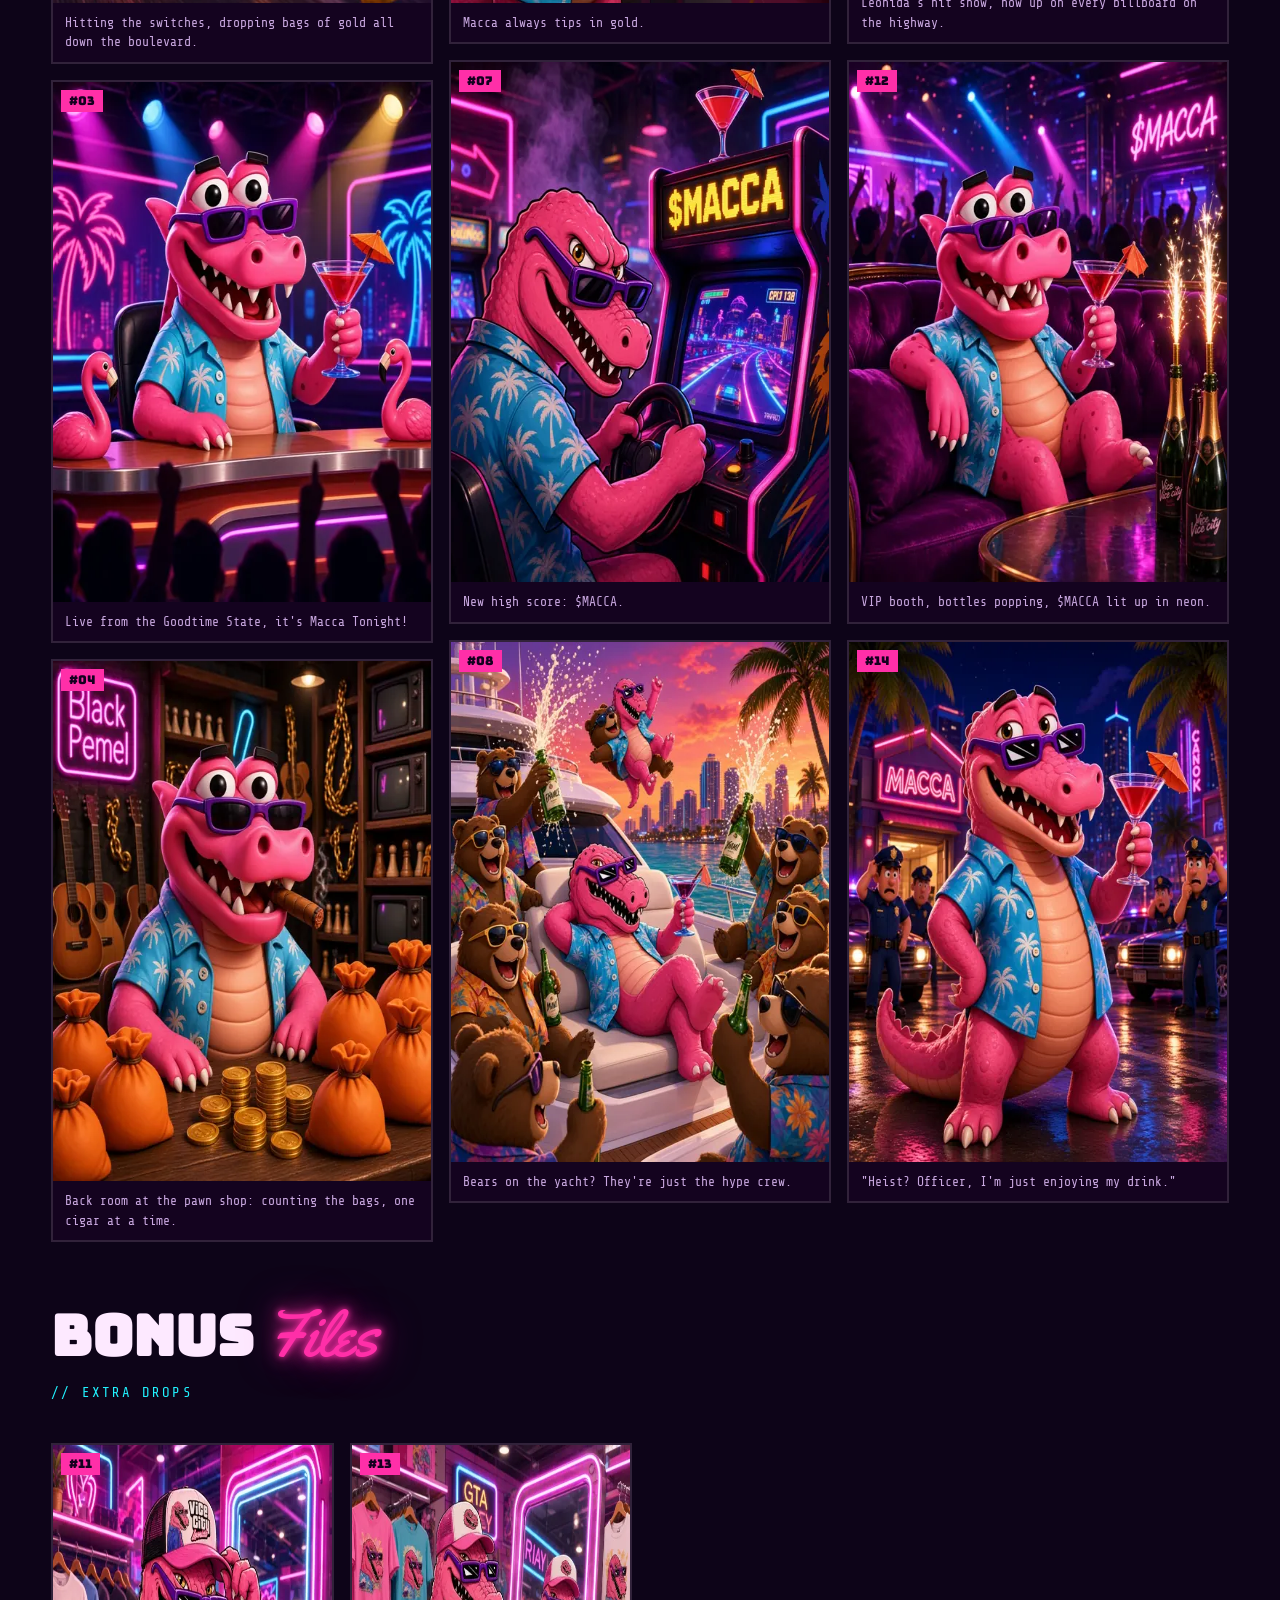
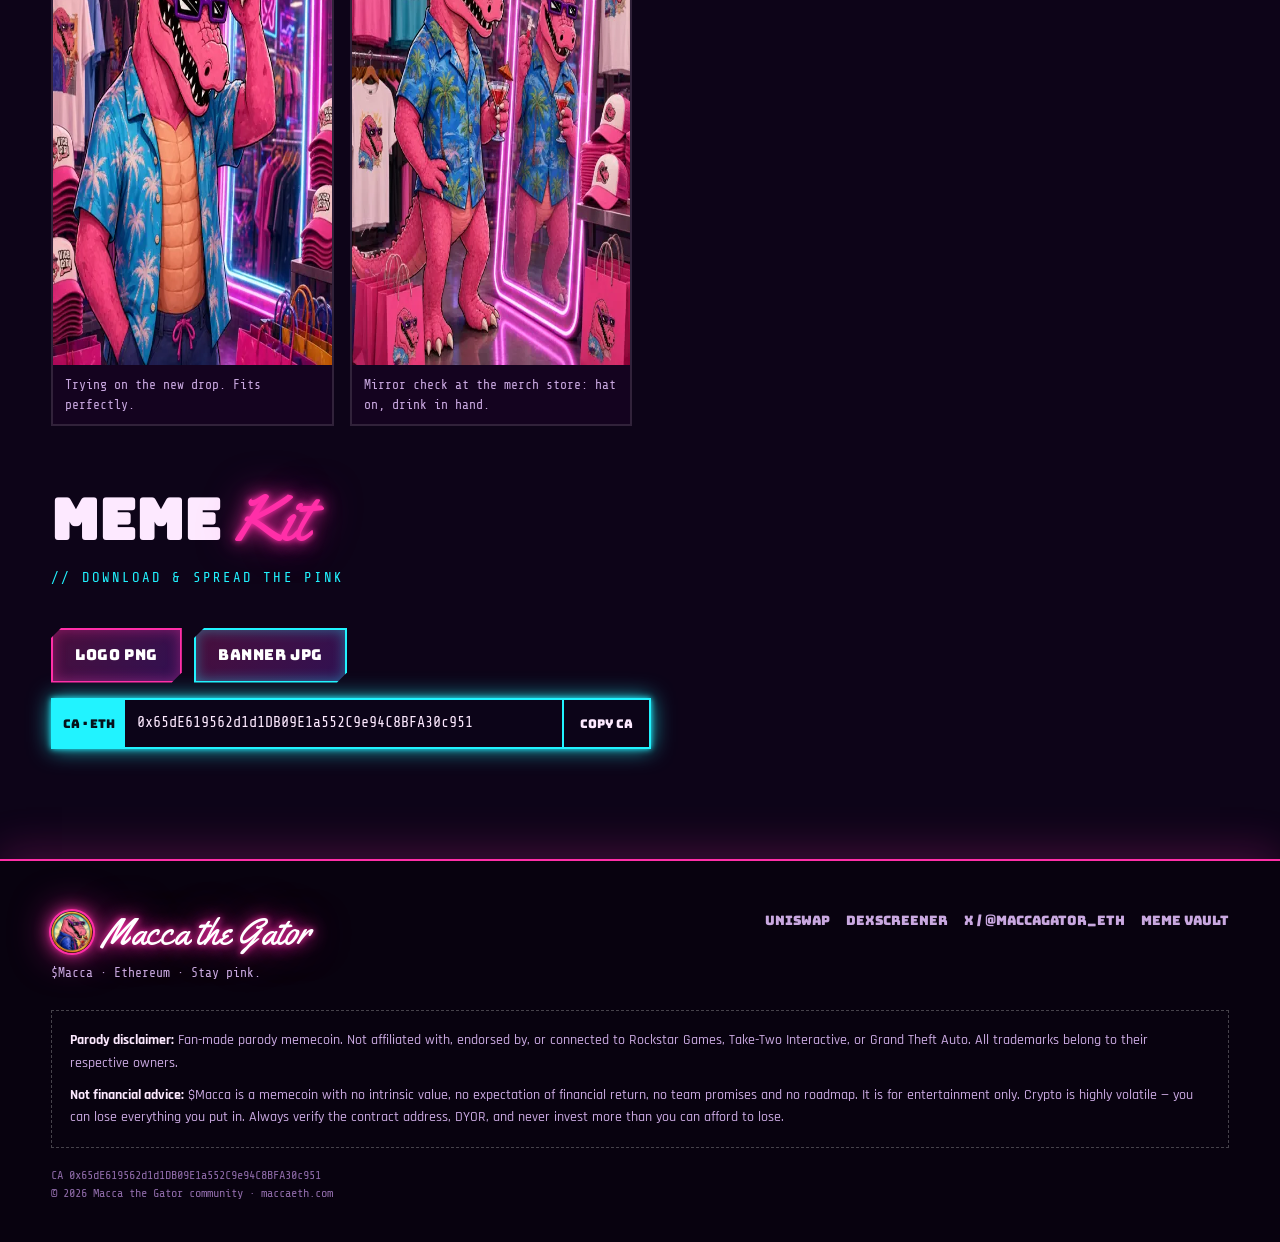
==== commit 89c97a30: "Fix X handle to @MaccaGator_ETH" ====
--- a/memes.html
+++ b/memes.html
@@ -15,7 +15,7 @@
 <meta property="og:image" content="https://maccaeth.com/og.jpg">
 <meta property="og:image:width" content="1200"><meta property="og:image:height" content="630">
 <meta name="twitter:card" content="summary_large_image">
-<meta name="twitter:site" content="@MaccaofETH">
+<meta name="twitter:site" content="@MaccaGator_ETH">
 <meta name="twitter:title" content="Meme Vault — Macca the Gator ($Macca)">
 <meta name="twitter:description" content="The $Macca meme vault: Macca the Gator causing pink chaos across Leonida. Fan-made parody memes.">
 <meta name="twitter:image" content="https://maccaeth.com/og.jpg">
@@ -48,7 +48,7 @@
 <div class="cta" style="justify-content:center">
   <a class="btn" href="https://app.uniswap.org/swap?chain=ethereum&outputCurrency=0x65dE619562d1d1DB09E1a552C9e94C8BFA30c951" target="_blank" rel="noopener"><svg viewBox="0 0 24 24" fill="currentColor" aria-hidden="true"><path d="M12 2l3 6 6 1-4.5 4.3 1 6.2L12 16.6 6.5 19.5l1-6.2L3 9l6-1z"/></svg> Buy on Uniswap</a>
   <a class="btn cy" href="https://dexscreener.com/ethereum/0xa209d0b77f9b36437768325e06c83924598315ef" target="_blank" rel="noopener"><svg viewBox="0 0 24 24" fill="none" stroke="currentColor" stroke-width="2.4" aria-hidden="true"><path d="M3 20h18M5 16l4-5 4 3 6-8"/></svg> Chart</a>
-  <a class="btn gold" href="https://x.com/MaccaofETH" target="_blank" rel="noopener"><svg viewBox="0 0 24 24" fill="currentColor" aria-hidden="true"><path d="M18.9 2H22l-7.6 8.7L23 22h-6.8l-5.3-6.9L4.8 22H1.7l8.1-9.3L1 2h7l4.8 6.3L18.9 2zm-1.2 18h1.9L7.4 3.9H5.4L17.7 20z"/></svg> Follow on X</a>
+  <a class="btn gold" href="https://x.com/MaccaGator_ETH" target="_blank" rel="noopener"><svg viewBox="0 0 24 24" fill="currentColor" aria-hidden="true"><path d="M18.9 2H22l-7.6 8.7L23 22h-6.8l-5.3-6.9L4.8 22H1.7l8.1-9.3L1 2h7l4.8 6.3L18.9 2zm-1.2 18h1.9L7.4 3.9H5.4L17.7 20z"/></svg> Follow on X</a>
 </div></div></section>
 <section style="padding-top:40px"><div class="wrap">
   <div class="gal">
@@ -146,7 +146,7 @@
       <nav aria-label="Footer">
         <a href="https://app.uniswap.org/swap?chain=ethereum&outputCurrency=0x65dE619562d1d1DB09E1a552C9e94C8BFA30c951" target="_blank" rel="noopener">Uniswap</a>
         <a href="https://dexscreener.com/ethereum/0xa209d0b77f9b36437768325e06c83924598315ef" target="_blank" rel="noopener">DexScreener</a>
-        <a href="https://x.com/MaccaofETH" target="_blank" rel="noopener">X / @MaccaofETH</a>
+        <a href="https://x.com/MaccaGator_ETH" target="_blank" rel="noopener">X / @MaccaGator_ETH</a>
         <a href="/memes">Meme Vault</a>
       </nav>
     </div>
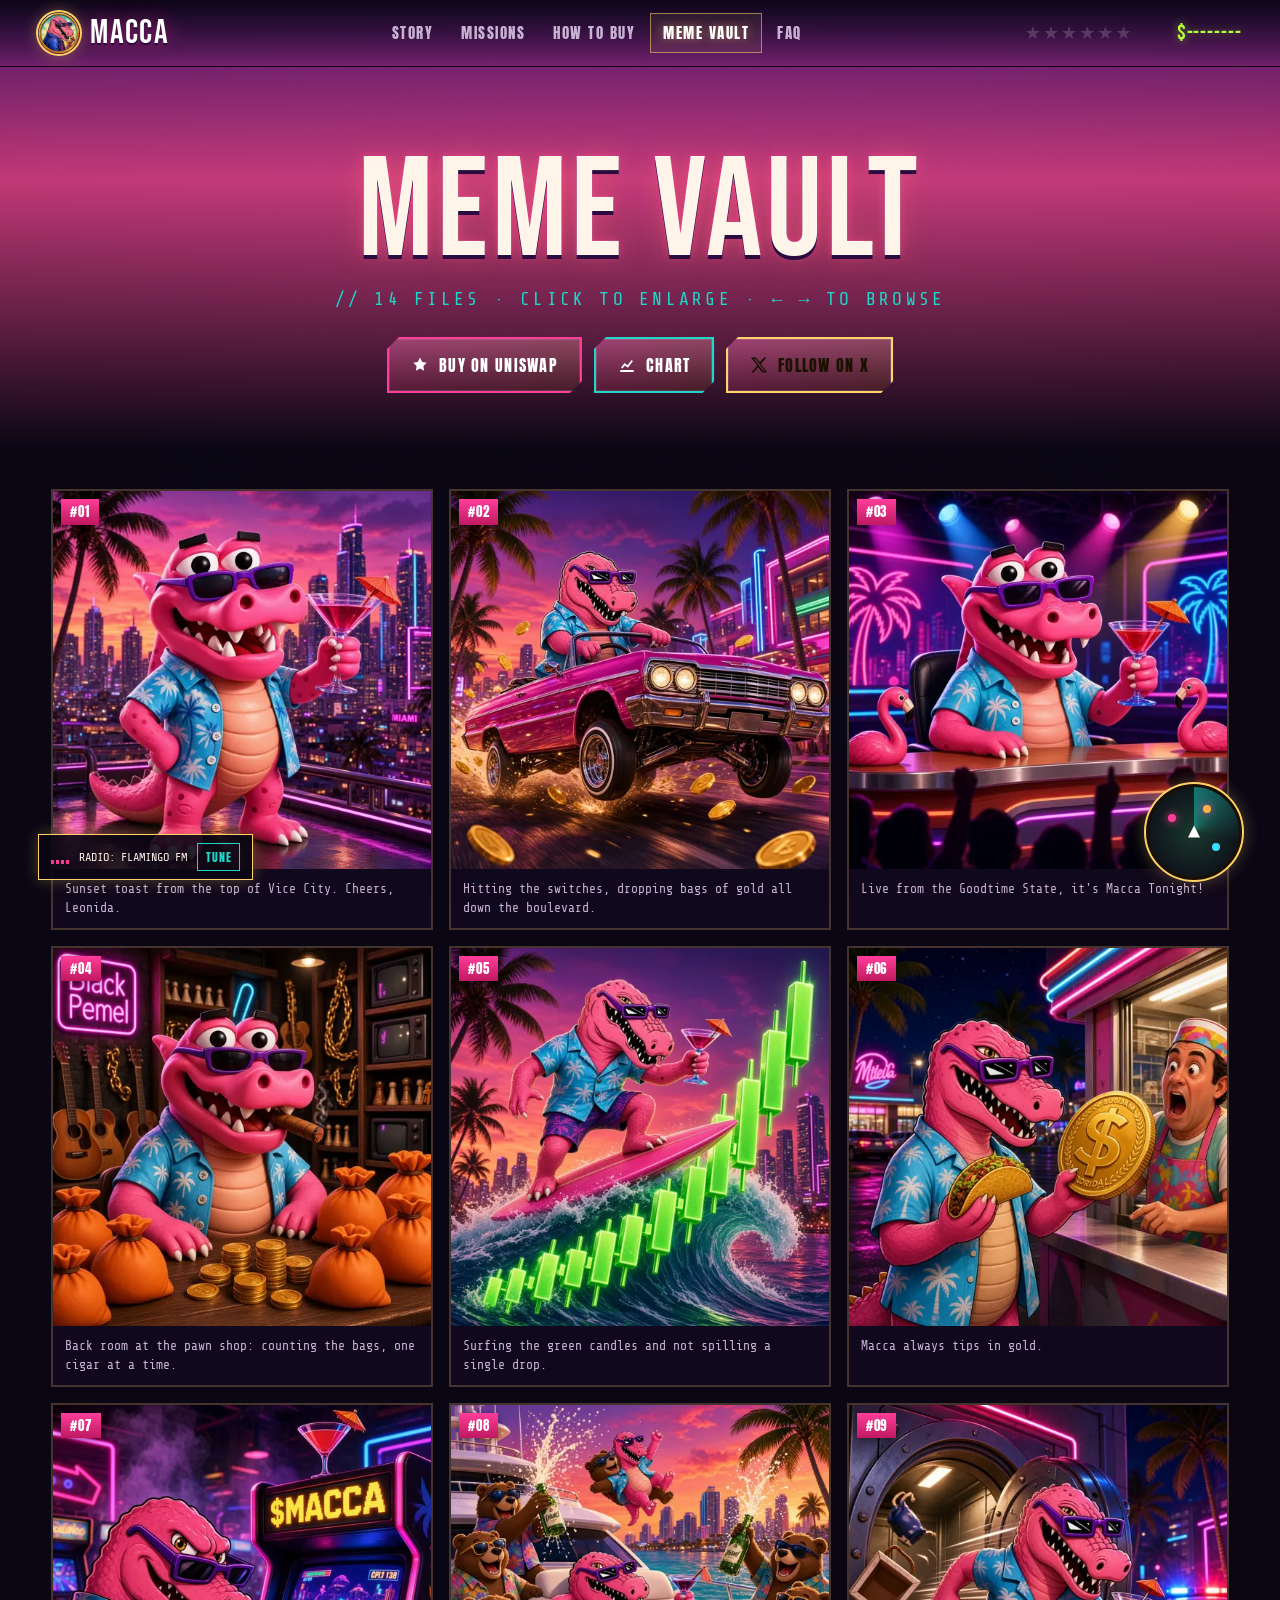
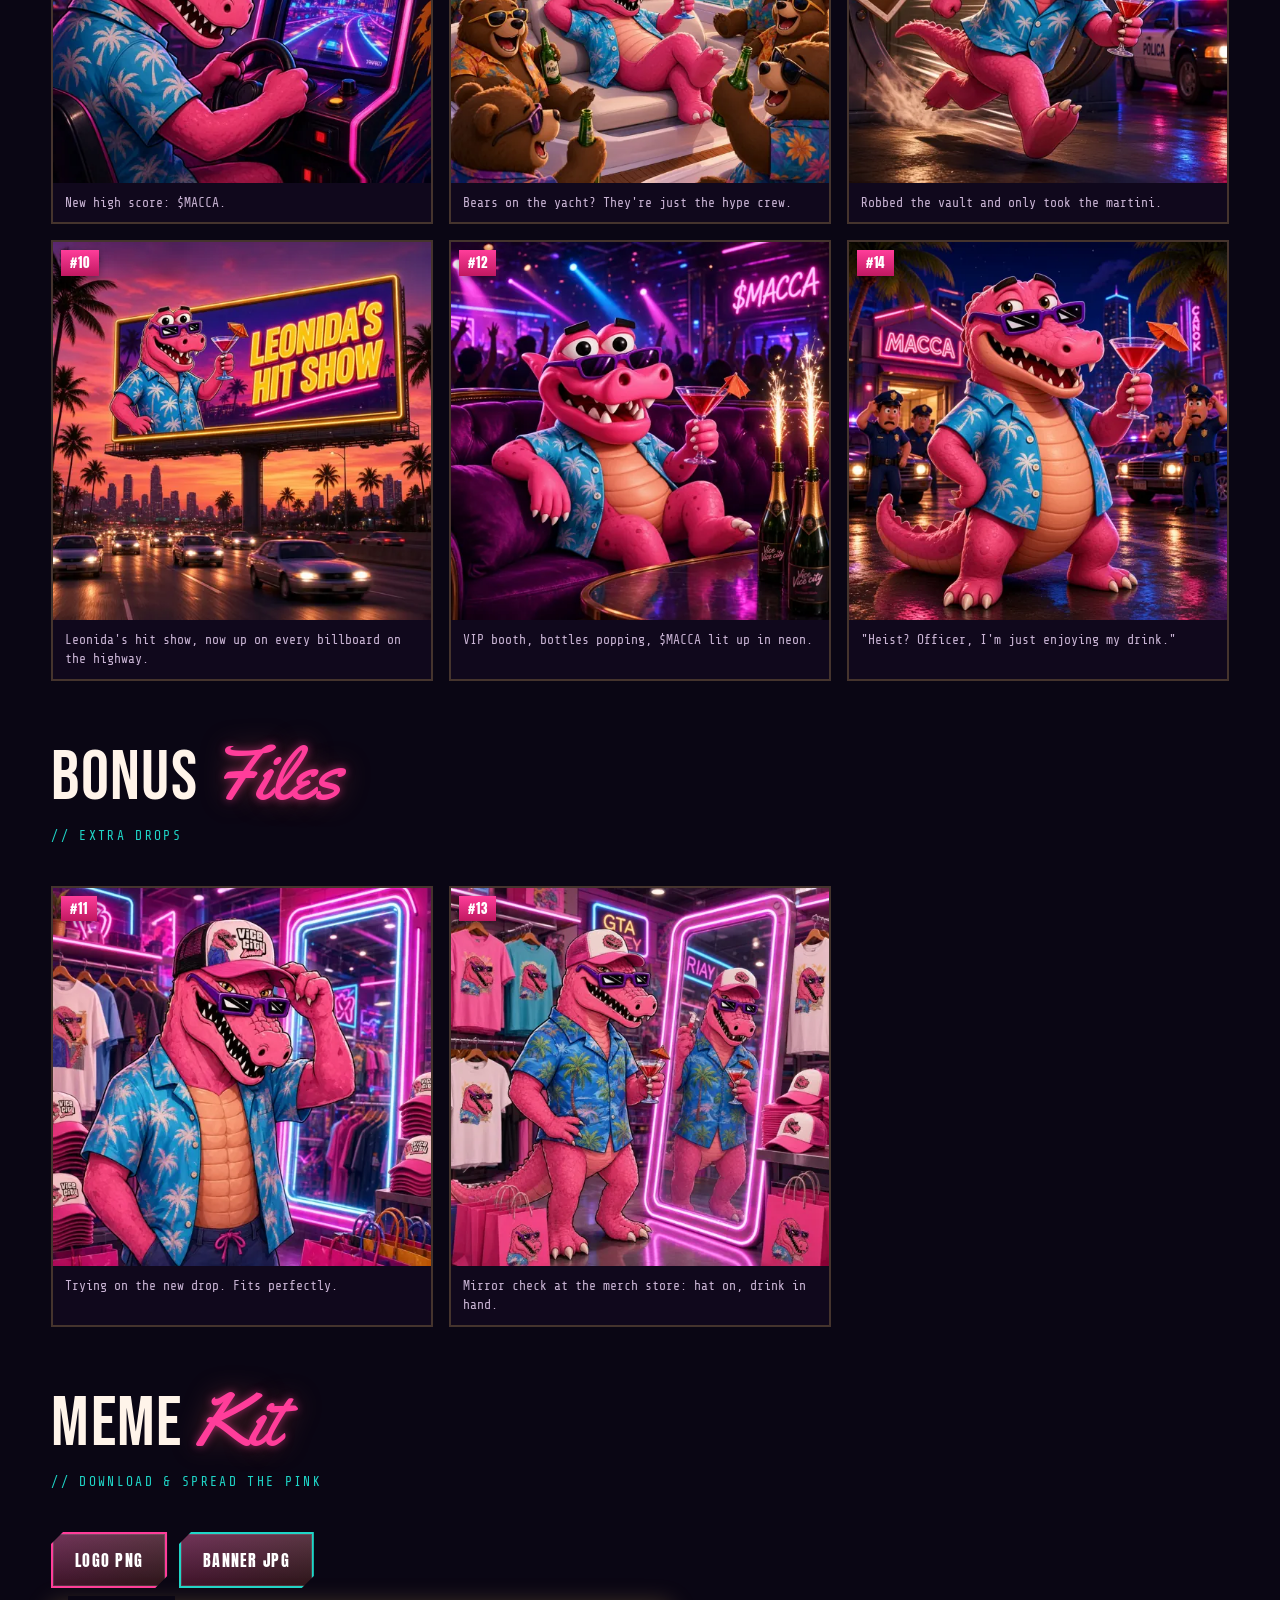
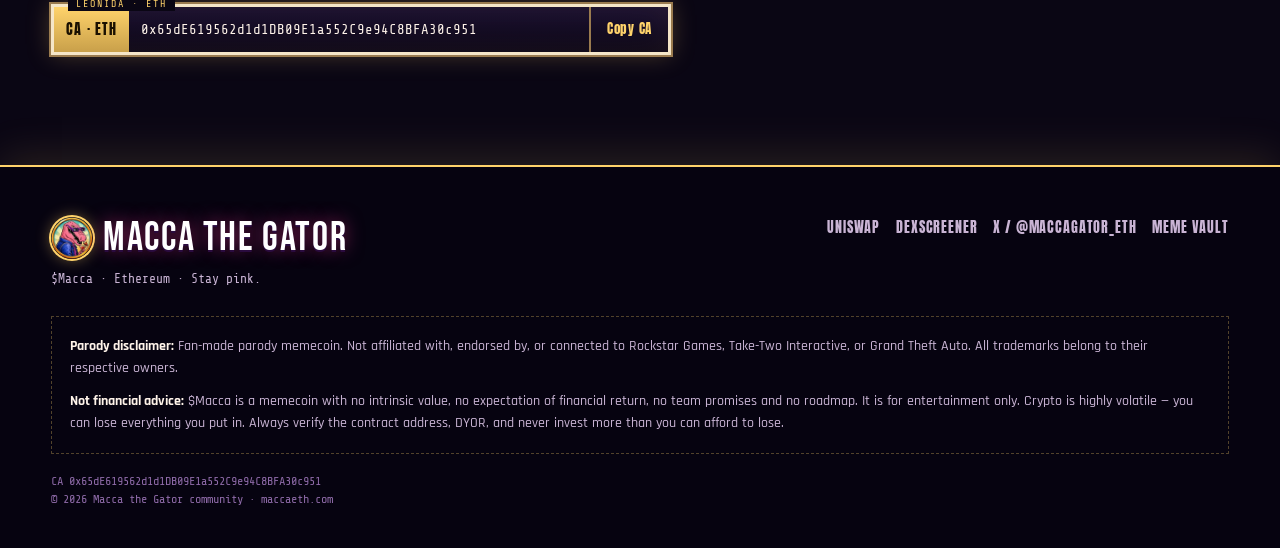
==== commit ad17ffc7: "GTA VI Leonida restyle + fix image aspect squeeze Full Vice City / GTA VI cinematic UI (sunset pinks" ====
--- a/memes.html
+++ b/memes.html
@@ -6,7 +6,7 @@
 <title>Meme Vault — Macca the Gator ($Macca)</title>
 <meta name="description" content="The $Macca meme vault: Macca the Gator causing pink chaos across Leonida. Fan-made parody memes.">
 <link rel="canonical" href="https://maccaeth.com/memes">
-<meta name="theme-color" content="#0d0418">
+<meta name="theme-color" content="#0a0614">
 <meta property="og:type" content="website">
 <meta property="og:site_name" content="Macca the Gator">
 <meta property="og:title" content="Meme Vault — Macca the Gator ($Macca)">
@@ -25,7 +25,8 @@
 <link rel="manifest" href="/site.webmanifest">
 <link rel="preload" href="/fonts/yellowtail-400.woff2" as="font" type="font/woff2" crossorigin>
 <link rel="preload" href="/fonts/bungee-400.woff2" as="font" type="font/woff2" crossorigin>
-<link rel="stylesheet" href="/css/styles.css?v=2">
+<link rel="preload" href="/fonts/bebas-400.woff2" as="font" type="font/woff2" crossorigin>
+<link rel="stylesheet" href="/css/styles.css?v=3">
 <script type="application/ld+json">{"@context": "https://schema.org", "@type": "WebSite", "name": "Macca the Gator ($Macca)", "url": "https://maccaeth.com/"}</script>
 </head>
 <body>
@@ -158,11 +159,11 @@
   </div>
 </footer>
 <div class="radio" id="radio"><div class="eq" aria-hidden="true"><i></i><i></i><i></i><i></i></div><span class="lbl2">RADIO: <span id="station">FLAMINGO FM</span></span><button type="button" id="radioBtn" aria-pressed="false">TUNE</button></div>
-<div class="minimap" aria-hidden="true"><div class="sweep"></div><span class="dot" style="left:22%;top:30%"></span><span class="dot" style="left:70%;top:62%;background:var(--cyan);box-shadow:var(--cglow)"></span><span class="dot" style="left:60%;top:20%;background:var(--sun)"></span><svg class="prog" viewBox="0 0 100 100"><circle id="progc" cx="50" cy="50" r="48" fill="none" stroke="#ff2fa8" stroke-width="4" stroke-dasharray="301.6" stroke-dashoffset="301.6" transform="rotate(-90 50 50)"/></svg><span class="me"></span></div>
+<div class="minimap" aria-hidden="true"><div class="sweep"></div><span class="dot" style="left:22%;top:30%"></span><span class="dot" style="left:70%;top:62%;background:var(--cyan);box-shadow:var(--cglow)"></span><span class="dot" style="left:60%;top:20%;background:var(--sun)"></span><svg class="prog" viewBox="0 0 100 100"><circle id="progc" cx="50" cy="50" r="48" fill="none" stroke="#ff7a59" stroke-width="4" stroke-dasharray="301.6" stroke-dashoffset="301.6" transform="rotate(-90 50 50)"/></svg><span class="me"></span></div>
 <div id="toast" role="status" aria-live="polite"><b>MISSION PASSED!</b><span>CA copied · +RESPECT</span></div>
 <script src="/js/vendor/lenis.min.js" defer></script>
 <script src="/js/vendor/gsap.min.js" defer></script>
 <script src="/js/vendor/ScrollTrigger.min.js" defer></script>
-<script src="/js/main.js?v=2" defer></script>
+<script src="/js/main.js?v=3" defer></script>
 </body>
 </html>
--- a/css/styles.css
+++ b/css/styles.css
@@ -4,232 +4,380 @@
 @font-face{font-family:"Rajdhani";src:url(/fonts/rajdhani-500.woff2) format("woff2");font-weight:500;font-display:swap}
 @font-face{font-family:"Rajdhani";src:url(/fonts/rajdhani-700.woff2) format("woff2");font-weight:700;font-display:swap}
 @font-face{font-family:"STM";src:url(/fonts/share-tech-mono-400.woff2) format("woff2");font-display:swap}
-:root{--bg:#0d0418;--bg2:#1a0630;--pink:#ff2fa8;--hot:#ff5ec4;--cyan:#21f3ff;--purple:#9b38ff;--sun:#ffb347;--lime:#b6ff3b;--ink:#fde9ff;--mut:#c9a8e0;--glow:0 0 6px var(--pink),0 0 18px var(--pink),0 0 40px rgba(255,47,168,.6);--cglow:0 0 6px var(--cyan),0 0 22px rgba(33,243,255,.7)}
+@font-face{font-family:"Bebas";src:url(/fonts/bebas-400.woff2) format("woff2");font-display:swap}
+@font-face{font-family:"Anton";src:url(/fonts/anton-400.woff2) format("woff2");font-display:swap}
+
+:root{
+  --bg:#0a0614;--bg2:#140a22;--panel:#160d2a;--ink:#fff4ea;--mut:#c9b4d4;
+  --pink:#ff3d9a;--hot:#ff6b9d;--coral:#ff7a59;--sun:#ffb347;--gold:#ffd36b;
+  --teal:#1fd6c8;--cyan:#3ce0ff;--purple:#8b3dff;--lime:#b6ff3b;
+  --chrome1:#f5e6c8;--chrome2:#9a7b4f;--chrome3:#2a1a0a;
+  --glow:0 0 8px rgba(255,61,154,.55),0 0 28px rgba(255,122,89,.35);
+  --tglow:0 0 8px rgba(31,214,200,.55),0 0 22px rgba(60,224,255,.35);
+  --display:"Bebas",Impact,"Arial Narrow",sans-serif;
+  --script:"Yellowtail",cursive;
+  --ui:"Anton",Impact,sans-serif;
+  --body:Rajdhani,system-ui,sans-serif;
+  --mono:STM,ui-monospace,monospace;
+  --hair:rgba(255,244,234,.14);
+}
+
 *{box-sizing:border-box;margin:0;padding:0}
 html{scroll-behavior:auto;-webkit-text-size-adjust:100%}
 html.lenis,html.lenis body{height:auto}
 .lenis.lenis-smooth{scroll-behavior:auto!important}
-body{background:var(--bg);color:var(--ink);font-family:Rajdhani,system-ui,sans-serif;font-weight:500;font-size:18px;line-height:1.5;overflow-x:hidden;cursor:crosshair}
-img{max-width:100%;display:block}
+body{background:var(--bg);color:var(--ink);font-family:var(--body);font-weight:500;font-size:18px;line-height:1.5;overflow-x:hidden;cursor:crosshair}
+img{max-width:100%;height:auto;display:block;object-fit:cover}
 a{color:inherit}
 button{font:inherit;color:inherit;background:none;border:0;cursor:pointer}
 ::selection{background:var(--pink);color:#fff}
-.mono{font-family:STM,ui-monospace,monospace}
+.mono{font-family:var(--mono)}
 .wrap{width:min(1180px,92vw);margin:0 auto}
-/* CRT overlay */
-.crt{pointer-events:none;position:fixed;inset:0;z-index:90;background:repeating-linear-gradient(0deg,rgba(0,0,0,.18) 0 1px,transparent 1px 3px);mix-blend-mode:multiply}
-.crt::after{content:"";position:absolute;inset:0;background:radial-gradient(ellipse at center,transparent 55%,rgba(0,0,0,.55) 100%);animation:flick 4s infinite steps(1)}
-@keyframes flick{0%,97%{opacity:1}98%{opacity:.85}99%{opacity:1}}
+
+/* Film grain + vignette (GTA VI cinematic, not CRT cyberpunk) */
+.crt{pointer-events:none;position:fixed;inset:0;z-index:90;
+  background-image:
+    url("data:image/svg+xml,%3Csvg xmlns='http://www.w3.org/2000/svg' width='180' height='180'%3E%3Cfilter id='n'%3E%3CfeTurbulence type='fractalNoise' baseFrequency='.85' numOctaves='2' stitchTiles='stitch'/%3E%3C/filter%3E%3Crect width='100%25' height='100%25' filter='url(%23n)' opacity='.55'/%3E%3C/svg%3E");
+  opacity:.09;mix-blend-mode:overlay}
+.crt::after{content:"";position:absolute;inset:0;
+  background:radial-gradient(ellipse at center,transparent 42%,rgba(8,4,16,.72) 100%);
+  opacity:1;mix-blend-mode:multiply;animation:none}
 body.no-crt .crt{display:none}
-/* loader */
-#loader{position:fixed;inset:0;z-index:200;background:linear-gradient(180deg,#12021f,#3a0751 60%,#ff2fa8 140%);display:grid;place-items:center;text-align:center;transition:opacity .6s,visibility .6s}
+
+/* loader — Rockstar-ish boot */
+#loader{position:fixed;inset:0;z-index:200;
+  background:linear-gradient(180deg,#1a0a28 0%,#3a1248 40%,#ff6b5a 85%,#ffb347 120%);
+  display:grid;place-items:center;text-align:center;transition:opacity .6s,visibility .6s}
 #loader.done{opacity:0;visibility:hidden}
-#loader .ld-logo{width:120px;border-radius:50%;box-shadow:var(--glow);animation:spin 2.4s linear infinite}
+#loader .ld-logo{width:120px;height:120px;border-radius:50%;object-fit:cover;
+  box-shadow:0 0 0 3px var(--gold),0 0 40px rgba(255,179,71,.55);animation:spin 2.4s linear infinite}
 @keyframes spin{to{transform:rotateY(360deg)}}
-#loader h2{font-family:Yellowtail;font-size:clamp(48px,9vw,96px);color:#fff;text-shadow:var(--glow);margin:.2em 0 0}
-#loader .bar{width:min(380px,70vw);height:10px;border:2px solid var(--cyan);margin:18px auto 8px;box-shadow:var(--cglow)}
+#loader h2{font-family:var(--script);font-size:clamp(48px,9vw,96px);color:#fff;text-shadow:0 4px 0 #2a0b3f,var(--glow);margin:.2em 0 0;font-weight:400}
+#loader .bar{width:min(380px,70vw);height:10px;border:2px solid var(--teal);margin:18px auto 8px;box-shadow:var(--tglow);background:rgba(0,0,0,.35)}
 #loader .bar i{display:block;height:100%;width:0;background:linear-gradient(90deg,var(--pink),var(--sun));transition:width .2s}
-#loader .tip{font-family:STM;color:var(--mut);font-size:14px;max-width:420px;margin:0 auto;padding:0 20px}
-/* cursor trail */
+#loader .tip{font-family:var(--mono);color:rgba(255,244,234,.75);font-size:14px;max-width:420px;margin:0 auto;padding:0 20px}
+
 #trail{position:fixed;inset:0;pointer-events:none;z-index:95}
-/* HUD */
-.hud{position:fixed;top:0;left:0;right:0;z-index:80;display:flex;align-items:center;justify-content:space-between;gap:12px;padding:12px 3vw;background:linear-gradient(180deg,rgba(13,4,24,.92),rgba(13,4,24,0));transition:background .3s}
-.hud.scrolled{background:rgba(13,4,24,.86);backdrop-filter:blur(8px);border-bottom:1px solid rgba(255,47,168,.35)}
+
+/* HUD — Rockstar chrome */
+.hud{position:fixed;top:0;left:0;right:0;z-index:80;display:flex;align-items:center;justify-content:space-between;gap:12px;padding:12px 3vw;
+  background:linear-gradient(180deg,rgba(10,6,20,.94),rgba(10,6,20,0));transition:background .3s,border-color .3s;border-bottom:1px solid transparent}
+.hud.scrolled{background:rgba(10,6,20,.88);backdrop-filter:blur(10px);border-bottom-color:rgba(255,61,154,.35)}
 .brand{display:flex;align-items:center;gap:10px;text-decoration:none}
-.brand img{width:42px;height:42px;border-radius:50%;box-shadow:0 0 0 2px var(--pink),var(--glow)}
-.brand b{font-family:Yellowtail;font-size:30px;color:#fff;text-shadow:var(--glow);font-weight:400;line-height:1}
-.nav{display:flex;gap:4px;font-family:Bungee;font-size:12px;letter-spacing:.06em}
-.nav a{text-decoration:none;padding:8px 10px;border:1px solid transparent;transition:.2s;color:var(--mut)}
-.nav a:hover,.nav a.on{color:#fff;border-color:var(--pink);box-shadow:inset 0 0 12px rgba(255,47,168,.5);text-shadow:0 0 8px var(--pink)}
+.brand img{width:42px;height:42px;border-radius:50%;object-fit:cover;
+  box-shadow:0 0 0 2px var(--gold),0 0 16px rgba(255,211,107,.45)}
+.brand b{font-family:var(--display);font-size:34px;color:#fff;letter-spacing:.04em;font-weight:400;line-height:1;
+  text-shadow:0 2px 0 #2a0b3f,0 0 18px rgba(255,61,154,.5)}
+.nav{display:flex;gap:2px;font-family:var(--ui);font-size:15px;letter-spacing:.1em;text-transform:uppercase}
+.nav a{text-decoration:none;padding:8px 12px;border:1px solid transparent;transition:.2s;color:var(--mut)}
+.nav a:hover,.nav a.on{color:#fff;border-color:rgba(255,211,107,.55);background:rgba(255,211,107,.08);text-shadow:0 0 10px rgba(255,211,107,.5)}
 .hud-r{display:flex;align-items:center;gap:14px}
 .wanted{display:flex;gap:2px;font-size:18px;color:rgba(255,255,255,.18)}
 .wanted i{font-style:normal;transition:.3s}
-.wanted i.lit{color:var(--sun);text-shadow:0 0 10px var(--sun);animation:blink 1s infinite}
+.wanted i.lit{color:var(--gold);text-shadow:0 0 10px var(--gold);animation:blink 1s infinite}
 @keyframes blink{50%{opacity:.45}}
-.cash{font-family:Bungee;color:var(--lime);text-shadow:0 0 10px rgba(182,255,59,.6);font-size:16px;min-width:96px;text-align:right}
-.burger{display:none;width:42px;height:42px;border:2px solid var(--pink);box-shadow:var(--glow)}
+.cash{font-family:var(--display);color:var(--lime);text-shadow:0 0 10px rgba(182,255,59,.55);font-size:22px;min-width:96px;text-align:right;letter-spacing:.04em}
+.burger{display:none;width:42px;height:42px;border:2px solid var(--gold);background:rgba(0,0,0,.35)}
 .burger span{display:block;width:20px;height:2px;background:#fff;margin:4px auto}
-/* Buttons */
-.btn{--c:var(--pink);position:relative;display:inline-flex;align-items:center;gap:10px;font-family:Bungee;font-size:15px;letter-spacing:.04em;text-decoration:none;padding:14px 22px;color:#fff;background:linear-gradient(135deg,rgba(255,47,168,.25),rgba(155,56,255,.25));border:2px solid var(--c);box-shadow:0 0 14px color-mix(in srgb,var(--c) 70%,transparent),inset 0 0 14px color-mix(in srgb,var(--c) 40%,transparent);clip-path:polygon(10px 0,100% 0,100% calc(100% - 10px),calc(100% - 10px) 100%,0 100%,0 10px);transition:transform .15s,box-shadow .2s,background .2s;will-change:transform}
-.btn:hover{background:var(--c);color:#14001f;box-shadow:0 0 30px var(--c)}
-.btn.cy{--c:var(--cyan)}
-.btn.gold{--c:var(--sun)}
-.btn svg{width:18px;height:18px}
-.btn .k{font-family:STM;font-size:11px;opacity:.75;border:1px solid currentColor;padding:0 5px}
-/* hero */
-.hero{position:relative;min-height:100svh;overflow:hidden;display:flex;align-items:center;padding:110px 0 60px;isolation:isolate}
-.sky{position:absolute;inset:0;z-index:-5;background:linear-gradient(180deg,#120225 0%,#3b0a64 38%,#a21a8f 62%,#ff6a8a 78%,#ffb36b 100%)}
-.sun{position:absolute;z-index:-4;left:50%;bottom:22%;width:min(56vw,620px);aspect-ratio:1;transform:translateX(-50%);border-radius:50%;background:linear-gradient(180deg,#ffe36b,#ff8a3c 45%,#ff2fa8 80%);box-shadow:0 0 120px rgba(255,90,170,.8);-webkit-mask:repeating-linear-gradient(180deg,#000 0 62%,transparent 62% 64%,#000 64% 70%,transparent 70% 73%,#000 73% 78%,transparent 78% 82%,#000 82% 86%,transparent 86% 91%,#000 91% 94%,transparent 94%);mask:repeating-linear-gradient(180deg,#000 0 62%,transparent 62% 64%,#000 64% 70%,transparent 70% 73%,#000 73% 78%,transparent 78% 82%,#000 82% 86%,transparent 86% 91%,#000 91% 94%,transparent 94%)}
-.skyline{position:absolute;left:-5%;right:-5%;bottom:20%;height:32%;z-index:-3;background:url(/img/gallery/fig-neon-city.webp) center/cover;opacity:0;}
-.city{position:absolute;left:0;right:0;bottom:18%;z-index:-3;height:38%}
-.city svg{width:100%;height:100%}
-.grid{position:absolute;left:-50%;right:-50%;bottom:0;height:22%;z-index:-2;background:linear-gradient(transparent 0 0),repeating-linear-gradient(90deg,rgba(255,47,168,.9) 0 2px,transparent 2px 80px),repeating-linear-gradient(0deg,rgba(255,47,168,.9) 0 2px,transparent 2px 40px),linear-gradient(180deg,#2a0640,#0d0418);transform:perspective(300px) rotateX(60deg);transform-origin:top;animation:gridmove 1.6s linear infinite}
-@keyframes gridmove{to{background-position:0 0,0 0,0 40px,0 0}}
-.palm{position:absolute;bottom:16%;z-index:-1;width:min(28vw,320px);fill:#12001f;filter:drop-shadow(0 0 12px rgba(255,47,168,.55))}
-.palm.l{left:-3vw}.palm.r{right:-3vw;transform:scaleX(-1)}
-.hero-in{display:grid;grid-template-columns:1.1fr .9fr;gap:4vw;align-items:center}
-.kick{font-family:STM;color:var(--cyan);text-shadow:var(--cglow);letter-spacing:.2em;font-size:13px;margin-bottom:10px}
+
+/* Buttons — chrome bevel */
+.btn{--c:var(--pink);position:relative;display:inline-flex;align-items:center;gap:10px;
+  font-family:var(--ui);font-size:16px;letter-spacing:.08em;text-transform:uppercase;text-decoration:none;
+  padding:14px 22px;color:#fff;
+  background:linear-gradient(180deg,rgba(255,255,255,.12),rgba(0,0,0,.25)),linear-gradient(135deg,rgba(255,61,154,.35),rgba(255,122,89,.2));
+  border:2px solid var(--c);
+  box-shadow:0 0 0 1px rgba(255,255,255,.12) inset,0 0 18px color-mix(in srgb,var(--c) 55%,transparent);
+  clip-path:polygon(12px 0,100% 0,100% calc(100% - 12px),calc(100% - 12px) 100%,0 100%,0 12px);
+  transition:transform .15s,box-shadow .2s,background .2s;will-change:transform}
+.btn:hover{background:var(--c);color:#14001f;box-shadow:0 0 28px var(--c);transform:translateY(-1px)}
+.btn.cy{--c:var(--teal)}
+.btn.gold{--c:var(--gold);color:#1a1000}
+.btn.gold:hover{color:#1a1000}
+.btn svg{width:18px;height:18px;flex:none}
+.btn .k{font-family:var(--mono);font-size:11px;opacity:.75;border:1px solid currentColor;padding:0 5px}
+
+/* ===== HERO — GTA VI Leonida sunset ===== */
+.hero{position:relative;min-height:100svh;overflow:hidden;display:flex;align-items:center;padding:110px 0 70px;isolation:isolate}
+.sky{position:absolute;inset:0;z-index:-5;
+  background:
+    radial-gradient(ellipse 80% 50% at 50% 78%,rgba(255,179,71,.55),transparent 70%),
+    linear-gradient(180deg,#1a0a3a 0%,#4a1568 28%,#c43a7a 52%,#ff7a59 72%,#ffc56b 88%,#ffe3a0 100%)}
+.sun{position:absolute;z-index:-4;left:50%;bottom:20%;width:min(52vw,560px);aspect-ratio:1;transform:translateX(-50%);border-radius:50%;
+  background:linear-gradient(180deg,#ffe9a0,#ffb347 35%,#ff7a59 65%,#ff3d9a 95%);
+  box-shadow:0 0 100px rgba(255,122,89,.7),0 0 200px rgba(255,61,154,.35);
+  -webkit-mask:repeating-linear-gradient(180deg,#000 0 58%,transparent 58% 61%,#000 61% 68%,transparent 68% 72%,#000 72% 78%,transparent 78% 83%,#000 83% 88%,transparent 88% 93%,#000 93%);
+  mask:repeating-linear-gradient(180deg,#000 0 58%,transparent 58% 61%,#000 61% 68%,transparent 68% 72%,#000 72% 78%,transparent 78% 83%,#000 83% 88%,transparent 88% 93%,#000 93%)}
+.skyline{position:absolute;left:-5%;right:-5%;bottom:20%;height:32%;z-index:-3;opacity:0}
+.city{position:absolute;left:0;right:0;bottom:16%;z-index:-3;height:36%}
+.city svg{width:100%;height:100%;object-fit:cover}
+.grid{position:absolute;left:-40%;right:-40%;bottom:-2%;height:20%;z-index:-2;
+  background:
+    linear-gradient(180deg,transparent,rgba(10,6,20,.85)),
+    repeating-linear-gradient(90deg,rgba(255,61,154,.55) 0 1.5px,transparent 1.5px 70px),
+    repeating-linear-gradient(0deg,rgba(31,214,200,.4) 0 1.5px,transparent 1.5px 36px);
+  transform:perspective(420px) rotateX(58deg);transform-origin:top;opacity:.55;animation:gridmove 2s linear infinite}
+@keyframes gridmove{to{background-position:0 0,0 0,0 36px}}
+.palm{position:absolute;bottom:14%;z-index:-1;width:min(26vw,300px);fill:#0a0614;filter:drop-shadow(0 0 14px rgba(255,61,154,.4))}
+.palm.l{left:-2vw}.palm.r{right:-2vw;transform:scaleX(-1)}
+
+.hero-in{display:grid;grid-template-columns:1.05fr .95fr;gap:3.5vw;align-items:center;position:relative;z-index:2}
+.kick{font-family:var(--mono);color:var(--teal);text-shadow:var(--tglow);letter-spacing:.22em;font-size:12px;margin-bottom:10px;text-transform:uppercase}
 .kick::before{content:"▶ "}
-.title{font-family:Yellowtail;font-weight:400;line-height:.85;font-size:clamp(72px,13vw,180px);color:#fff;text-shadow:0 0 4px #fff,0 0 14px var(--pink),0 0 40px var(--pink),0 0 80px var(--purple);transform:rotate(-6deg);transform-origin:left;margin:10px 0 20px}
-.title small{display:block;font-family:Bungee;font-size:.24em;letter-spacing:.12em;color:var(--cyan);text-shadow:var(--cglow);transform:rotate(6deg) translate(.4em,.2em);margin-top:.2em}
-.tagline{font-family:Bungee;font-size:clamp(18px,2.2vw,26px);color:var(--sun);text-shadow:0 0 12px rgba(255,179,71,.6);margin-bottom:14px}
-.lead{font-size:20px;max-width:560px;color:#f7dcff}
-.cta{display:flex;flex-wrap:wrap;gap:12px;margin:26px 0 16px}
-.ca{display:flex;align-items:stretch;max-width:600px;border:2px solid var(--cyan);box-shadow:var(--cglow);background:rgba(13,4,24,.75)}
-.ca .lbl{font-family:Bungee;font-size:12px;background:var(--cyan);color:#06111a;padding:12px 10px;display:flex;align-items:center}
-.ca code{flex:1;font-family:STM;font-size:clamp(11px,1.35vw,15px);padding:12px;overflow-wrap:anywhere;align-self:center}
-.ca button{font-family:Bungee;font-size:12px;padding:0 16px;border-left:2px solid var(--cyan);transition:.2s;white-space:nowrap}
-.ca button:hover{background:var(--cyan);color:#06111a}
+.title{font-family:var(--display);font-weight:400;line-height:.82;font-size:clamp(72px,14vw,168px);color:#fff;
+  text-shadow:0 4px 0 #2a0b3f,0 0 20px rgba(255,61,154,.55),0 0 60px rgba(255,122,89,.35);
+  letter-spacing:.02em;margin:6px 0 14px;text-transform:uppercase}
+.title small{display:block;font-family:var(--ui);font-size:.22em;letter-spacing:.18em;color:var(--gold);
+  text-shadow:0 0 12px rgba(255,211,107,.55);margin-top:.15em}
+.tagline{font-family:var(--ui);font-size:clamp(18px,2.2vw,26px);color:var(--sun);text-shadow:0 0 14px rgba(255,179,71,.5);margin-bottom:12px;letter-spacing:.04em}
+.lead{font-size:19px;max-width:540px;color:#ffe8f4;text-shadow:0 1px 8px rgba(0,0,0,.45)}
+.cta{display:flex;flex-wrap:wrap;gap:12px;margin:24px 0 16px}
+
+/* License-plate CA motif */
+.ca{display:flex;align-items:stretch;max-width:620px;
+  border:3px solid var(--chrome1);
+  background:linear-gradient(180deg,#1a1030,#0e0818);
+  box-shadow:0 0 0 2px var(--chrome2),0 0 24px rgba(255,211,107,.25),inset 0 0 30px rgba(255,211,107,.06);
+  position:relative}
+.ca::before{content:"LEONIDA · ETH";position:absolute;top:-11px;left:14px;font-family:var(--mono);font-size:10px;letter-spacing:.2em;
+  background:var(--bg);padding:0 8px;color:var(--gold)}
+.ca .lbl{font-family:var(--ui);font-size:14px;letter-spacing:.08em;background:linear-gradient(180deg,var(--gold),#c9a04a);color:#1a1000;padding:12px 12px;display:flex;align-items:center}
+.ca code{flex:1;font-family:var(--mono);font-size:clamp(11px,1.35vw,14px);padding:12px;overflow-wrap:anywhere;align-self:center;color:var(--ink)}
+.ca button{font-family:var(--ui);font-size:13px;letter-spacing:.06em;padding:0 16px;border-left:2px solid var(--chrome2);transition:.2s;white-space:nowrap;color:var(--gold)}
+.ca button:hover{background:var(--gold);color:#1a1000}
+
+/* Hero art frame — preserve banner 3:1, never stretch */
 .hero-card{position:relative;perspective:900px}
-.tilt{position:relative;transform-style:preserve-3d;transition:transform .12s ease-out;border:3px solid var(--pink);box-shadow:var(--glow);background:#000}
-.tilt img{width:100%}
-.tilt .logo-badge{position:absolute;width:34%;right:-8%;bottom:-14%;border-radius:50%;transform:translateZ(60px);box-shadow:0 0 0 3px var(--sun),0 0 30px var(--sun);animation:bob 3s ease-in-out infinite}
+.tilt{position:relative;transform-style:preserve-3d;transition:transform .12s ease-out;
+  aspect-ratio:3/1;width:100%;overflow:hidden;
+  border:3px solid var(--chrome1);
+  box-shadow:0 0 0 2px var(--chrome2),0 20px 50px rgba(0,0,0,.55),var(--glow);
+  background:#000}
+.tilt picture,.tilt > img:not(.logo-badge){position:absolute;inset:0;width:100%;height:100%}
+.tilt picture img,.tilt > img:not(.logo-badge){width:100%;height:100%;object-fit:cover;object-position:center;display:block}
+.tilt .logo-badge{position:absolute;width:28%;height:auto;aspect-ratio:1;right:-6%;bottom:-18%;border-radius:50%;
+  object-fit:cover;transform:translateZ(60px);
+  box-shadow:0 0 0 3px var(--gold),0 0 28px rgba(255,211,107,.55);animation:bob 3s ease-in-out infinite;z-index:3}
 @keyframes bob{50%{translate:0 -10px}}
-.tilt .tag{position:absolute;left:-10px;top:-16px;font-family:Bungee;font-size:12px;background:var(--sun);color:#1b0626;padding:4px 10px;transform:translateZ(40px) rotate(-4deg)}
-.scrollcue{position:absolute;bottom:22px;left:50%;transform:translateX(-50%);font-family:STM;font-size:12px;color:var(--mut);letter-spacing:.3em;animation:blink 1.6s infinite}
-/* marquee */
-.marq{position:relative;overflow:hidden;background:var(--pink);color:#14001f;font-family:Bungee;font-size:20px;padding:12px 0;transform:rotate(-2deg) scale(1.04);border-block:3px solid #fff;box-shadow:0 0 40px rgba(255,47,168,.7);z-index:2}
-.marq.alt{background:var(--cyan);transform:rotate(1.5deg) scale(1.04);margin-top:-20px}
-.marq .track{display:flex;width:max-content;animation:mq 26s linear infinite}
+.tilt .tag{position:absolute;left:-8px;top:-14px;z-index:4;font-family:var(--ui);font-size:13px;letter-spacing:.08em;
+  background:linear-gradient(180deg,var(--gold),#c9a04a);color:#1a1000;padding:5px 12px;transform:translateZ(40px) rotate(-3deg);
+  box-shadow:0 4px 12px rgba(0,0,0,.4)}
+.scrollcue{position:absolute;bottom:22px;left:50%;transform:translateX(-50%);font-family:var(--mono);font-size:12px;color:var(--mut);letter-spacing:.28em;animation:blink 1.6s infinite}
+
+/* marquee — highway billboard */
+.marq{position:relative;overflow:hidden;background:linear-gradient(90deg,var(--pink),var(--coral));color:#1a0410;
+  font-family:var(--display);font-size:28px;letter-spacing:.06em;padding:10px 0;
+  transform:rotate(-1.5deg) scale(1.03);border-block:3px solid var(--chrome1);
+  box-shadow:0 0 40px rgba(255,61,154,.45);z-index:2}
+.marq.alt{background:linear-gradient(90deg,var(--teal),var(--cyan));transform:rotate(1.2deg) scale(1.03);margin-top:-18px;color:#042018}
+.marq .track{display:flex;width:max-content;animation:mq 28s linear infinite}
 .marq.alt .track{animation-direction:reverse}
 .marq span{padding:0 22px;white-space:nowrap}
 @keyframes mq{to{transform:translateX(-50%)}}
+
 /* sections */
 section{position:relative;padding:110px 0}
 .sec-h{display:flex;align-items:flex-end;gap:16px;margin-bottom:40px;flex-wrap:wrap}
-.sec-h .num{font-family:Monoton;font-size:clamp(54px,8vw,96px);line-height:.9;color:transparent;-webkit-text-stroke:1px var(--pink);text-shadow:0 0 20px rgba(255,47,168,.6)}
-.sec-h h2{font-family:Bungee;font-size:clamp(30px,4.6vw,56px);line-height:1;text-transform:uppercase}
-.sec-h h2 em{font-family:Yellowtail;font-style:normal;text-transform:none;color:var(--pink);text-shadow:var(--glow);font-size:1.15em;font-weight:400}
-.sec-h p{flex-basis:100%;font-family:STM;color:var(--cyan);font-size:14px;letter-spacing:.15em}
+.sec-h .num{font-family:Monoton;font-size:clamp(54px,8vw,96px);line-height:.9;color:transparent;-webkit-text-stroke:1px var(--pink);text-shadow:0 0 20px rgba(255,61,154,.45)}
+.sec-h h2{font-family:var(--display);font-size:clamp(36px,5.5vw,72px);line-height:.9;text-transform:uppercase;letter-spacing:.02em;font-weight:400}
+.sec-h h2 em{font-family:var(--script);font-style:normal;text-transform:none;color:var(--pink);text-shadow:var(--glow);font-size:1.05em;font-weight:400;letter-spacing:0}
+.sec-h p{flex-basis:100%;font-family:var(--mono);color:var(--teal);font-size:13px;letter-spacing:.18em}
 .js [data-reveal]{opacity:0;transform:translateY(40px)}
 .js [data-reveal].in{opacity:1;transform:none;transition:opacity .8s,transform .8s cubic-bezier(.2,.8,.2,1)}
-/* about */
-#about{background:radial-gradient(ellipse at 80% 20%,rgba(155,56,255,.25),transparent 60%),var(--bg)}
+
+/* about — character dossier chrome */
+#about{background:radial-gradient(ellipse at 80% 10%,rgba(255,122,89,.18),transparent 55%),radial-gradient(ellipse at 10% 80%,rgba(31,214,200,.1),transparent 50%),var(--bg)}
 .about{display:grid;grid-template-columns:1fr 1fr;gap:5vw;align-items:center}
-.dossier{position:relative;border:2px solid var(--purple);background:linear-gradient(160deg,rgba(155,56,255,.15),rgba(13,4,24,.9));padding:30px;box-shadow:0 0 30px rgba(155,56,255,.35)}
-.dossier::before{content:"CHARACTER FILE // LEONIDA";position:absolute;top:-12px;left:20px;background:var(--bg);padding:0 8px;font-family:STM;font-size:12px;color:var(--purple);letter-spacing:.2em}
-.dossier p{margin-bottom:14px;font-size:19px}
-.dossier p:first-of-type::first-letter{font-family:Yellowtail;font-size:3.2em;float:left;line-height:.8;margin:6px 8px 0 0;color:var(--pink);text-shadow:var(--glow)}
+.dossier{position:relative;border:2px solid rgba(255,211,107,.45);
+  background:linear-gradient(160deg,rgba(255,211,107,.08),rgba(10,6,20,.92));
+  padding:30px;box-shadow:0 0 0 1px rgba(255,255,255,.06) inset,0 20px 50px rgba(0,0,0,.4)}
+.dossier::before{content:"CHARACTER FILE // LEONIDA PD";position:absolute;top:-12px;left:20px;background:var(--bg);padding:0 8px;font-family:var(--mono);font-size:11px;color:var(--gold);letter-spacing:.2em}
+.dossier p{margin-bottom:14px;font-size:18px}
+.dossier p:first-of-type::first-letter{font-family:var(--script);font-size:3.2em;float:left;line-height:.8;margin:6px 8px 0 0;color:var(--pink);text-shadow:var(--glow)}
 .stats{display:grid;gap:12px;margin-top:20px}
-.stat{display:grid;grid-template-columns:130px 1fr 44px;align-items:center;gap:10px;font-family:STM;font-size:13px;letter-spacing:.1em}
+.stat{display:grid;grid-template-columns:130px 1fr 44px;align-items:center;gap:10px;font-family:var(--mono);font-size:12px;letter-spacing:.12em}
 .stat .b{height:10px;background:rgba(255,255,255,.08);border:1px solid rgba(255,255,255,.18);overflow:hidden}
 .stat .b i{display:block;height:100%;width:0;background:linear-gradient(90deg,var(--pink),var(--sun));box-shadow:0 0 10px var(--pink);transition:width 1.6s cubic-bezier(.2,.8,.2,1)}
+
 .polaroids{position:relative;height:540px}
-.pol{position:absolute;width:56%;background:#fff;padding:10px 10px 40px;box-shadow:0 20px 50px rgba(0,0,0,.6);transition:transform .35s,z-index 0s;cursor:grab}
-.pol img{aspect-ratio:1;object-fit:cover;width:100%}
-.pol span{position:absolute;bottom:8px;left:0;right:0;text-align:center;font-family:Yellowtail;color:#d0127e;font-size:22px}
+.pol{position:absolute;width:56%;background:linear-gradient(180deg,#fff8ee,#f0e0c8);padding:10px 10px 42px;
+  box-shadow:0 20px 50px rgba(0,0,0,.55);transition:transform .35s,z-index 0s;cursor:grab;border:1px solid rgba(154,123,79,.4)}
+.pol img{aspect-ratio:1;object-fit:cover;width:100%;height:auto;display:block}
+.pol span{position:absolute;bottom:10px;left:0;right:0;text-align:center;font-family:var(--script);color:#b01060;font-size:22px}
 .pol:nth-child(1){left:0;top:0;transform:rotate(-8deg)}
 .pol:nth-child(2){right:0;top:40px;transform:rotate(7deg)}
 .pol:nth-child(3){left:20%;bottom:0;transform:rotate(-2deg)}
 .pol:hover{transform:rotate(0) scale(1.06);z-index:5}
-/* missions */
-#missions{background:linear-gradient(180deg,var(--bg),#1b0333 50%,var(--bg))}
-.missions{display:grid;grid-template-columns:repeat(3,1fr);gap:22px}
-.mission{position:relative;display:flex;flex-direction:column;min-height:380px;text-decoration:none;border:2px solid rgba(255,47,168,.5);background:#14031f;overflow:hidden;transform-style:preserve-3d;transition:border-color .2s,box-shadow .2s}
-.mission .bgimg{position:absolute;inset:0;background-size:cover;background-position:center;opacity:.35;filter:saturate(1.4) hue-rotate(-10deg);transition:transform .6s,opacity .3s}
-.mission::after{content:"";position:absolute;inset:0;background:linear-gradient(0deg,#14031f 25%,transparent 80%)}
+
+/* missions — map select cards */
+#missions{background:linear-gradient(180deg,var(--bg),#1a0a2e 50%,var(--bg))}
+.missions{display:grid;grid-template-columns:repeat(3,1fr);gap:20px}
+.mission{position:relative;display:flex;flex-direction:column;min-height:380px;text-decoration:none;
+  border:2px solid rgba(255,211,107,.35);background:#10081c;overflow:hidden;transform-style:preserve-3d;
+  transition:border-color .2s,box-shadow .2s}
+.mission .bgimg{position:absolute;inset:0;background-size:cover;background-position:center;opacity:.4;filter:saturate(1.25) contrast(1.05);transition:transform .6s,opacity .3s}
+.mission::after{content:"";position:absolute;inset:0;background:linear-gradient(0deg,#10081c 22%,transparent 75%)}
 .mission:hover{border-color:var(--c,var(--pink));box-shadow:0 0 30px var(--c,var(--pink))}
-.mission:hover .bgimg{transform:scale(1.1);opacity:.55}
+.mission:hover .bgimg{transform:scale(1.08);opacity:.58}
 .mission .in{position:relative;z-index:2;margin-top:auto;padding:24px}
-.mission .mtag{position:absolute;z-index:2;top:16px;left:16px;font-family:STM;font-size:12px;letter-spacing:.2em;padding:4px 8px;border:1px solid var(--c,var(--pink));color:var(--c,var(--pink))}
-.mission h3{font-family:Bungee;font-size:28px;line-height:1.05;margin-bottom:8px}
+.mission .mtag{position:absolute;z-index:2;top:16px;left:16px;font-family:var(--mono);font-size:11px;letter-spacing:.2em;padding:4px 8px;border:1px solid var(--c,var(--pink));color:var(--c,var(--pink));background:rgba(0,0,0,.45)}
+.mission h3{font-family:var(--display);font-size:34px;line-height:.95;margin-bottom:8px;letter-spacing:.03em;font-weight:400}
 .mission p{color:var(--mut);font-size:16px;margin-bottom:16px}
-.mission .go{font-family:Bungee;font-size:14px;color:var(--c,var(--pink));display:flex;gap:8px;align-items:center}
+.mission .go{font-family:var(--ui);font-size:15px;letter-spacing:.08em;color:var(--c,var(--pink));display:flex;gap:8px;align-items:center;text-transform:uppercase}
 .mission .go::after{content:"→";transition:transform .2s}
 .mission:hover .go::after{transform:translateX(8px)}
-.m-buy{--c:var(--pink)}.m-chart{--c:var(--cyan)}.m-x{--c:var(--sun)}
+.m-buy{--c:var(--pink)}.m-chart{--c:var(--teal)}.m-x{--c:var(--gold)}
 .live{display:grid;grid-template-columns:repeat(4,1fr);gap:12px;margin-top:28px}
-.live div{border:1px solid rgba(33,243,255,.4);padding:14px;background:rgba(33,243,255,.05)}
-.live small{display:block;font-family:STM;font-size:11px;letter-spacing:.2em;color:var(--cyan)}
-.live b{font-family:Bungee;font-size:22px;font-weight:400}
+.live div{border:1px solid rgba(31,214,200,.35);padding:14px;background:rgba(31,214,200,.05);position:relative}
+.live div::before{content:"";position:absolute;top:0;left:0;width:8px;height:2px;background:var(--teal)}
+.live small{display:block;font-family:var(--mono);font-size:11px;letter-spacing:.2em;color:var(--teal)}
+.live b{font-family:var(--display);font-size:26px;font-weight:400;letter-spacing:.03em}
 .live .up{color:var(--lime)}.live .dn{color:#ff5a6e}
+
 /* how to buy */
-.steps{display:grid;grid-template-columns:repeat(4,1fr);gap:18px;counter-reset:s}
-.step{position:relative;padding:26px 22px;border:2px solid rgba(155,56,255,.6);background:linear-gradient(180deg,rgba(155,56,255,.12),rgba(13,4,24,.6));clip-path:polygon(0 0,calc(100% - 22px) 0,100% 22px,100% 100%,0 100%)}
-.step::before{counter-increment:s;content:"0" counter(s);font-family:Monoton;font-size:54px;line-height:1;color:var(--pink);text-shadow:var(--glow);display:block;margin-bottom:10px}
-.step h3{font-family:Bungee;font-size:18px;margin-bottom:8px}
+.steps{display:grid;grid-template-columns:repeat(4,1fr);gap:16px;counter-reset:s}
+.step{position:relative;padding:26px 22px;border:2px solid rgba(255,211,107,.35);
+  background:linear-gradient(180deg,rgba(255,211,107,.08),rgba(10,6,20,.7));
+  clip-path:polygon(0 0,calc(100% - 22px) 0,100% 22px,100% 100%,0 100%)}
+.step::before{counter-increment:s;content:"0" counter(s);font-family:var(--display);font-size:54px;line-height:1;color:var(--pink);text-shadow:var(--glow);display:block;margin-bottom:8px;letter-spacing:.02em}
+.step h3{font-family:var(--ui);font-size:18px;margin-bottom:8px;letter-spacing:.06em;text-transform:uppercase}
 .step p{font-size:16px;color:var(--mut)}
-.step code{font-family:STM;font-size:12px;color:var(--cyan);overflow-wrap:anywhere}
-.step .ck{position:absolute;top:14px;right:30px;font-family:STM;font-size:11px;color:var(--lime);opacity:0;transition:.3s}
+.step code{font-family:var(--mono);font-size:12px;color:var(--teal);overflow-wrap:anywhere}
+.step .ck{position:absolute;top:14px;right:30px;font-family:var(--mono);font-size:11px;color:var(--lime);opacity:0;transition:.3s}
 .step.done{border-color:var(--lime)}
 .step.done .ck{opacity:1}
-.cheat{margin-top:26px;font-family:STM;font-size:13px;color:var(--mut);text-align:center}
+.cheat{margin-top:26px;font-family:var(--mono);font-size:13px;color:var(--mut);text-align:center}
 .cheat kbd{border:1px solid var(--pink);padding:1px 6px;color:var(--pink)}
-/* gallery */
-#vault{background:radial-gradient(ellipse at 20% 30%,rgba(255,47,168,.18),transparent 60%),var(--bg)}
-.gal{columns:3 260px;column-gap:16px}
-.gi{break-inside:avoid;margin-bottom:16px;position:relative;border:2px solid rgba(255,255,255,.12);background:#14031f;overflow:hidden;transition:border-color .2s,box-shadow .2s;width:100%;text-align:left;display:block}
-.gi img{width:100%;transition:transform .5s,filter .3s}
+
+/* gallery — fixed crop boxes, never squash */
+#vault{background:radial-gradient(ellipse at 20% 20%,rgba(255,61,154,.14),transparent 55%),var(--bg)}
+.gal{display:grid;grid-template-columns:repeat(3,1fr);gap:16px}
+.gi{position:relative;border:2px solid rgba(255,211,107,.22);background:#10081c;overflow:hidden;
+  transition:border-color .2s,box-shadow .2s;width:100%;text-align:left;display:flex;flex-direction:column;padding:0}
+.gi img{width:100%;aspect-ratio:1;height:auto;object-fit:cover;object-position:center;transition:transform .5s,filter .3s;display:block}
 .gi:hover{border-color:var(--pink);box-shadow:var(--glow)}
-.gi:hover img{transform:scale(1.05);filter:saturate(1.3)}
-.gi figcaption{padding:10px 12px;font-family:STM;font-size:13px;color:var(--mut)}
-.gi .n{position:absolute;top:8px;left:8px;font-family:Bungee;font-size:12px;background:var(--pink);color:#14001f;padding:2px 8px;z-index:2}
+.gi:hover img{transform:scale(1.05);filter:saturate(1.25)}
+.gi figcaption{padding:10px 12px;font-family:var(--mono);font-size:13px;color:var(--mut)}
+.gi .n{position:absolute;top:8px;left:8px;font-family:var(--ui);font-size:13px;letter-spacing:.06em;
+  background:linear-gradient(180deg,var(--pink),#c01860);color:#fff;padding:3px 9px;z-index:2;box-shadow:0 2px 8px rgba(0,0,0,.4)}
 .slots{display:grid;grid-template-columns:repeat(6,1fr);gap:12px;margin-top:30px}
-.slot{aspect-ratio:1;display:grid;place-items:center;text-align:center;border:2px dashed rgba(33,243,255,.45);font-family:STM;font-size:11px;letter-spacing:.15em;color:var(--cyan);background:repeating-linear-gradient(45deg,rgba(33,243,255,.05) 0 10px,transparent 10px 20px);position:relative}
-.slot b{display:block;font-family:Bungee;font-size:24px;color:#fff;font-weight:400}
-.slot::after{content:"";position:absolute;inset:0;background:linear-gradient(90deg,transparent,rgba(33,243,255,.18),transparent);transform:translateX(-100%);animation:scan 3s infinite}
+.slot{aspect-ratio:1;display:grid;place-items:center;text-align:center;border:2px dashed rgba(31,214,200,.4);font-family:var(--mono);font-size:11px;letter-spacing:.15em;color:var(--teal);background:repeating-linear-gradient(45deg,rgba(31,214,200,.05) 0 10px,transparent 10px 20px);position:relative}
+.slot b{display:block;font-family:var(--display);font-size:28px;color:#fff;font-weight:400}
+.slot::after{content:"";position:absolute;inset:0;background:linear-gradient(90deg,transparent,rgba(31,214,200,.18),transparent);transform:translateX(-100%);animation:scan 3s infinite}
 @keyframes scan{to{transform:translateX(100%)}}
-.vault-note{font-family:STM;color:var(--mut);font-size:13px;margin-top:14px}
+.vault-note{font-family:var(--mono);color:var(--mut);font-size:13px;margin-top:14px}
 .center{text-align:center;margin-top:34px}
+
 /* lightbox */
-#lb{position:fixed;inset:0;z-index:150;background:rgba(10,0,20,.94);display:grid;place-items:center;padding:4vw}
+#lb{position:fixed;inset:0;z-index:150;background:rgba(8,4,16,.94);display:grid;place-items:center;padding:4vw}
 #lb[hidden]{display:none}
 #lb figure{max-width:min(1000px,92vw);text-align:center}
-#lb img{max-height:78vh;margin:0 auto;border:3px solid var(--pink);box-shadow:var(--glow)}
-#lb figcaption{font-family:STM;margin-top:12px;color:var(--ink)}
-#lb .lbb{position:absolute;font-family:Bungee;font-size:22px;width:52px;height:52px;border:2px solid var(--cyan);color:var(--cyan);background:rgba(13,4,24,.7)}
+#lb img{max-width:100%;max-height:78vh;width:auto;height:auto;margin:0 auto;object-fit:contain;
+  border:3px solid var(--chrome1);box-shadow:0 0 0 2px var(--chrome2),var(--glow)}
+#lb figcaption{font-family:var(--mono);margin-top:12px;color:var(--ink)}
+#lb .lbb{position:absolute;font-family:var(--ui);font-size:22px;width:52px;height:52px;border:2px solid var(--teal);color:var(--teal);background:rgba(10,6,20,.75)}
 #lb .lb-x{top:20px;right:20px}#lb .lb-p{left:2vw;top:50%}#lb .lb-n{right:2vw;top:50%}
+
 /* faq */
 .faq{display:grid;gap:12px;max-width:900px}
-.faq details{border:2px solid rgba(255,47,168,.4);background:rgba(255,47,168,.05);transition:border-color .2s}
-.faq details[open]{border-color:var(--pink);box-shadow:0 0 20px rgba(255,47,168,.35)}
-.faq summary{list-style:none;cursor:pointer;padding:18px 22px;font-family:Bungee;font-size:17px;display:flex;justify-content:space-between;gap:12px}
+.faq details{border:2px solid rgba(255,211,107,.3);background:rgba(255,211,107,.04);transition:border-color .2s}
+.faq details[open]{border-color:var(--pink);box-shadow:0 0 20px rgba(255,61,154,.28)}
+.faq summary{list-style:none;cursor:pointer;padding:18px 22px;font-family:var(--ui);font-size:18px;letter-spacing:.05em;text-transform:uppercase;display:flex;justify-content:space-between;gap:12px}
 .faq summary::-webkit-details-marker{display:none}
 .faq summary::after{content:"+";color:var(--pink);font-size:22px;transition:transform .2s}
 .faq details[open] summary::after{transform:rotate(45deg)}
 .faq details p{padding:0 22px 20px;color:var(--mut)}
-.faq code{font-family:STM;color:var(--cyan);overflow-wrap:anywhere;font-size:14px}
-/* final */
-.final{text-align:center;padding:140px 0;background:url(/img/banner.webp) center/cover;position:relative;isolation:isolate}
-.final::before{content:"";position:absolute;inset:0;background:linear-gradient(180deg,var(--bg),rgba(13,4,24,.55) 40%,rgba(13,4,24,.55) 60%,var(--bg));z-index:-1}
-.final h2{font-family:Yellowtail;font-weight:400;font-size:clamp(60px,10vw,140px);line-height:.9;text-shadow:var(--glow);transform:rotate(-4deg)}
-.final p{font-family:Bungee;color:var(--sun);margin:18px 0 28px;font-size:clamp(16px,2vw,22px)}
+.faq code{font-family:var(--mono);color:var(--teal);overflow-wrap:anywhere;font-size:14px}
+
+/* final CTA — highway billboard */
+.final{text-align:center;padding:140px 0;background:url(/img/banner.webp) center/cover no-repeat;position:relative;isolation:isolate}
+.final::before{content:"";position:absolute;inset:0;
+  background:linear-gradient(180deg,var(--bg),rgba(10,6,20,.55) 35%,rgba(10,6,20,.55) 65%,var(--bg));z-index:-1}
+.final h2{font-family:var(--script);font-weight:400;font-size:clamp(60px,10vw,140px);line-height:.9;
+  text-shadow:0 4px 0 #2a0b3f,var(--glow);transform:rotate(-3deg)}
+.final p{font-family:var(--ui);color:var(--sun);margin:18px 0 28px;font-size:clamp(18px,2.2vw,26px);letter-spacing:.08em;text-transform:uppercase}
 .final .cta{justify-content:center}
+
 /* footer */
-footer{padding:50px 0 40px;border-top:2px solid var(--pink);background:#08020f;box-shadow:0 -10px 40px rgba(255,47,168,.2)}
+footer{padding:50px 0 40px;border-top:2px solid var(--gold);background:#060310;box-shadow:0 -10px 40px rgba(255,211,107,.12)}
 .foot{display:flex;flex-wrap:wrap;gap:24px;justify-content:space-between;align-items:flex-start}
-.foot .brand b{font-size:36px}
-.foot nav{display:flex;flex-wrap:wrap;gap:16px;font-family:Bungee;font-size:13px}
-.foot nav a{text-decoration:none;color:var(--mut)}.foot nav a:hover{color:var(--pink)}
-.disc{margin-top:28px;padding:18px;border:1px dashed rgba(255,255,255,.25);font-size:14px;color:var(--mut);line-height:1.6}
+.foot .brand b{font-size:40px}
+.foot nav{display:flex;flex-wrap:wrap;gap:16px;font-family:var(--ui);font-size:14px;letter-spacing:.06em;text-transform:uppercase}
+.foot nav a{text-decoration:none;color:var(--mut)}.foot nav a:hover{color:var(--gold)}
+.disc{margin-top:28px;padding:18px;border:1px dashed rgba(255,211,107,.3);font-size:14px;color:var(--mut);line-height:1.6}
 .disc strong{color:var(--ink)}
-.copy{margin-top:18px;font-family:STM;font-size:12px;color:#8e6aa8}
+.copy{margin-top:18px;font-family:var(--mono);font-size:12px;color:#8e6aa8}
+
 /* toast */
 #toast{position:fixed;left:50%;top:40%;transform:translate(-50%,-50%) scale(.8);z-index:160;text-align:center;pointer-events:none;opacity:0;transition:.3s}
 #toast.show{opacity:1;transform:translate(-50%,-50%) scale(1)}
-#toast b{display:block;font-family:Bungee;font-size:clamp(34px,6vw,70px);color:var(--sun);text-shadow:0 0 6px #000,0 0 30px var(--sun);letter-spacing:.04em}
-#toast span{font-family:Rajdhani;font-weight:700;font-size:22px;color:#fff;text-shadow:0 0 6px #000}
-/* radio */
-.radio{position:fixed;left:3vw;bottom:20px;z-index:85;display:flex;align-items:center;gap:10px;font-family:STM;font-size:12px;background:rgba(13,4,24,.85);border:1px solid var(--pink);padding:8px 12px;box-shadow:0 0 14px rgba(255,47,168,.4)}
-.radio button{font-family:Bungee;font-size:11px;padding:4px 8px;border:1px solid var(--cyan);color:var(--cyan)}
+#toast b{display:block;font-family:var(--display);font-size:clamp(40px,7vw,80px);color:var(--gold);text-shadow:0 0 6px #000,0 0 30px var(--gold);letter-spacing:.04em;font-weight:400}
+#toast span{font-family:var(--body);font-weight:700;font-size:22px;color:#fff;text-shadow:0 0 6px #000}
+
+/* radio + minimap radar */
+.radio{position:fixed;left:3vw;bottom:20px;z-index:85;display:flex;align-items:center;gap:10px;font-family:var(--mono);font-size:12px;
+  background:rgba(10,6,20,.88);border:1px solid var(--gold);padding:8px 12px;box-shadow:0 0 14px rgba(255,211,107,.3)}
+.radio button{font-family:var(--ui);font-size:12px;letter-spacing:.06em;padding:4px 8px;border:1px solid var(--teal);color:var(--teal)}
 .radio .eq{display:flex;gap:2px;align-items:flex-end;height:14px}
 .radio .eq i{width:3px;background:var(--pink);height:30%}
 .radio.on .eq i{animation:eq .6s infinite alternate}
 .radio .eq i:nth-child(2){animation-delay:.15s}.radio .eq i:nth-child(3){animation-delay:.3s}.radio .eq i:nth-child(4){animation-delay:.45s}
 @keyframes eq{to{height:100%}}
-.minimap{position:fixed;right:3vw;bottom:20px;z-index:85;width:96px;height:96px;border-radius:50%;border:3px solid #111;outline:2px solid var(--pink);background:radial-gradient(circle,#2d0b4a,#0d0418);overflow:hidden;box-shadow:0 0 18px rgba(255,47,168,.5)}
-.minimap .sweep{position:absolute;inset:0;background:conic-gradient(from 0deg,rgba(33,243,255,.45),transparent 25%);animation:sweep 3s linear infinite}
+.minimap{position:fixed;right:3vw;bottom:20px;z-index:85;width:96px;height:96px;border-radius:50%;
+  border:3px solid #1a1000;outline:2px solid var(--gold);
+  background:radial-gradient(circle,#1a3a2e,#0a0614);overflow:hidden;box-shadow:0 0 18px rgba(255,211,107,.4)}
+.minimap .sweep{position:absolute;inset:0;background:conic-gradient(from 0deg,rgba(31,214,200,.5),transparent 28%);animation:sweep 3s linear infinite}
 @keyframes sweep{to{transform:rotate(360deg)}}
 .minimap .dot{position:absolute;width:8px;height:8px;border-radius:50%;background:var(--pink);box-shadow:0 0 8px var(--pink)}
 .minimap .me{left:50%;top:50%;width:0;height:0;border:6px solid transparent;border-bottom:12px solid #fff;transform:translate(-50%,-70%);position:absolute}
 .minimap .prog{position:absolute;inset:-3px;border-radius:50%}
-.gator-rain{position:fixed;top:-80px;z-index:120;pointer-events:none;width:60px;border-radius:50%}
+.gator-rain{position:fixed;top:-80px;z-index:120;pointer-events:none;width:60px;height:60px;border-radius:50%;object-fit:cover}
+
 /* memes page */
-.page-top{padding:150px 0 40px;text-align:center;background:linear-gradient(180deg,#3b0a64,var(--bg))}
-.page-top h1{font-family:Yellowtail;font-weight:400;font-size:clamp(64px,10vw,130px);text-shadow:var(--glow);line-height:1}
-.page-top p{font-family:STM;color:var(--cyan);letter-spacing:.15em}
+.page-top{padding:150px 0 40px;text-align:center;
+  background:linear-gradient(180deg,#4a1568 0%,#c43a7a 40%,var(--bg) 100%)}
+.page-top h1{font-family:var(--display);font-weight:400;font-size:clamp(64px,12vw,140px);letter-spacing:.03em;
+  text-shadow:0 4px 0 #2a0b3f,var(--glow);line-height:.9;text-transform:uppercase}
+.page-top p{font-family:var(--mono);color:var(--teal);letter-spacing:.18em;margin-top:10px}
+
 /* responsive */
-@media (max-width:980px){.hero-in,.about{grid-template-columns:1fr}.hero-card{max-width:620px}.missions{grid-template-columns:1fr}.mission{min-height:280px}.steps{grid-template-columns:1fr 1fr}.live{grid-template-columns:1fr 1fr}.slots{grid-template-columns:repeat(4,1fr)}.polaroids{height:440px}}
-@media (max-width:820px){.nav{position:fixed;top:66px;left:0;right:0;flex-direction:column;background:rgba(13,4,24,.97);border-bottom:2px solid var(--pink);padding:10px 4vw 20px;transform:translateY(-140%);transition:transform .3s;font-size:16px}.nav.open{transform:none}.burger{display:block}.wanted{display:none}}
-@media (max-width:560px){body{font-size:17px}section{padding:80px 0}.steps{grid-template-columns:1fr}.slots{grid-template-columns:repeat(3,1fr)}.ca{flex-wrap:wrap}.ca .lbl{width:100%;justify-content:center;padding:6px}.ca button{border-left:0;border-top:2px solid var(--cyan);width:100%;padding:12px}.btn{flex:1 1 100%;justify-content:center}.minimap{width:70px;height:70px}.radio .lbl2{display:none}.polaroids{height:360px}.stat{grid-template-columns:100px 1fr 40px}.title{font-size:clamp(64px,22vw,110px)}.palm{width:40vw}}
-@media (prefers-reduced-motion:reduce){*,*::before,*::after{animation:none!important;transition:none!important}[data-reveal]{opacity:1;transform:none}}
+@media (max-width:980px){
+  .hero-in,.about{grid-template-columns:1fr}
+  .hero-card{max-width:720px;margin:0 auto}
+  .missions{grid-template-columns:1fr}
+  .mission{min-height:280px}
+  .steps{grid-template-columns:1fr 1fr}
+  .live{grid-template-columns:1fr 1fr}
+  .gal{grid-template-columns:repeat(2,1fr)}
+  .slots{grid-template-columns:repeat(4,1fr)}
+  .polaroids{height:440px}
+  .tilt{aspect-ratio:3/1}
+}
+@media (max-width:820px){
+  .nav{position:fixed;top:66px;left:0;right:0;flex-direction:column;background:rgba(10,6,20,.97);border-bottom:2px solid var(--gold);padding:10px 4vw 20px;transform:translateY(-140%);transition:transform .3s;font-size:18px}
+  .nav.open{transform:none}
+  .burger{display:block}
+  .wanted{display:none}
+}
+@media (max-width:560px){
+  body{font-size:17px}
+  section{padding:80px 0}
+  .steps{grid-template-columns:1fr}
+  .gal{grid-template-columns:1fr}
+  .slots{grid-template-columns:repeat(3,1fr)}
+  .ca{flex-wrap:wrap}
+  .ca .lbl{width:100%;justify-content:center;padding:6px}
+  .ca button{border-left:0;border-top:2px solid var(--chrome2);width:100%;padding:12px}
+  .btn{flex:1 1 100%;justify-content:center}
+  .minimap{width:70px;height:70px}
+  .radio .lbl2{display:none}
+  .polaroids{height:360px}
+  .stat{grid-template-columns:100px 1fr 40px}
+  .title{font-size:clamp(64px,20vw,110px)}
+  .palm{width:38vw}
+  .tilt{aspect-ratio:3/1}
+  .tilt .logo-badge{width:32%;bottom:-22%}
+}
+@media (prefers-reduced-motion:reduce){
+  *,*::before,*::after{animation:none!important;transition:none!important}
+  [data-reveal]{opacity:1;transform:none}
+}
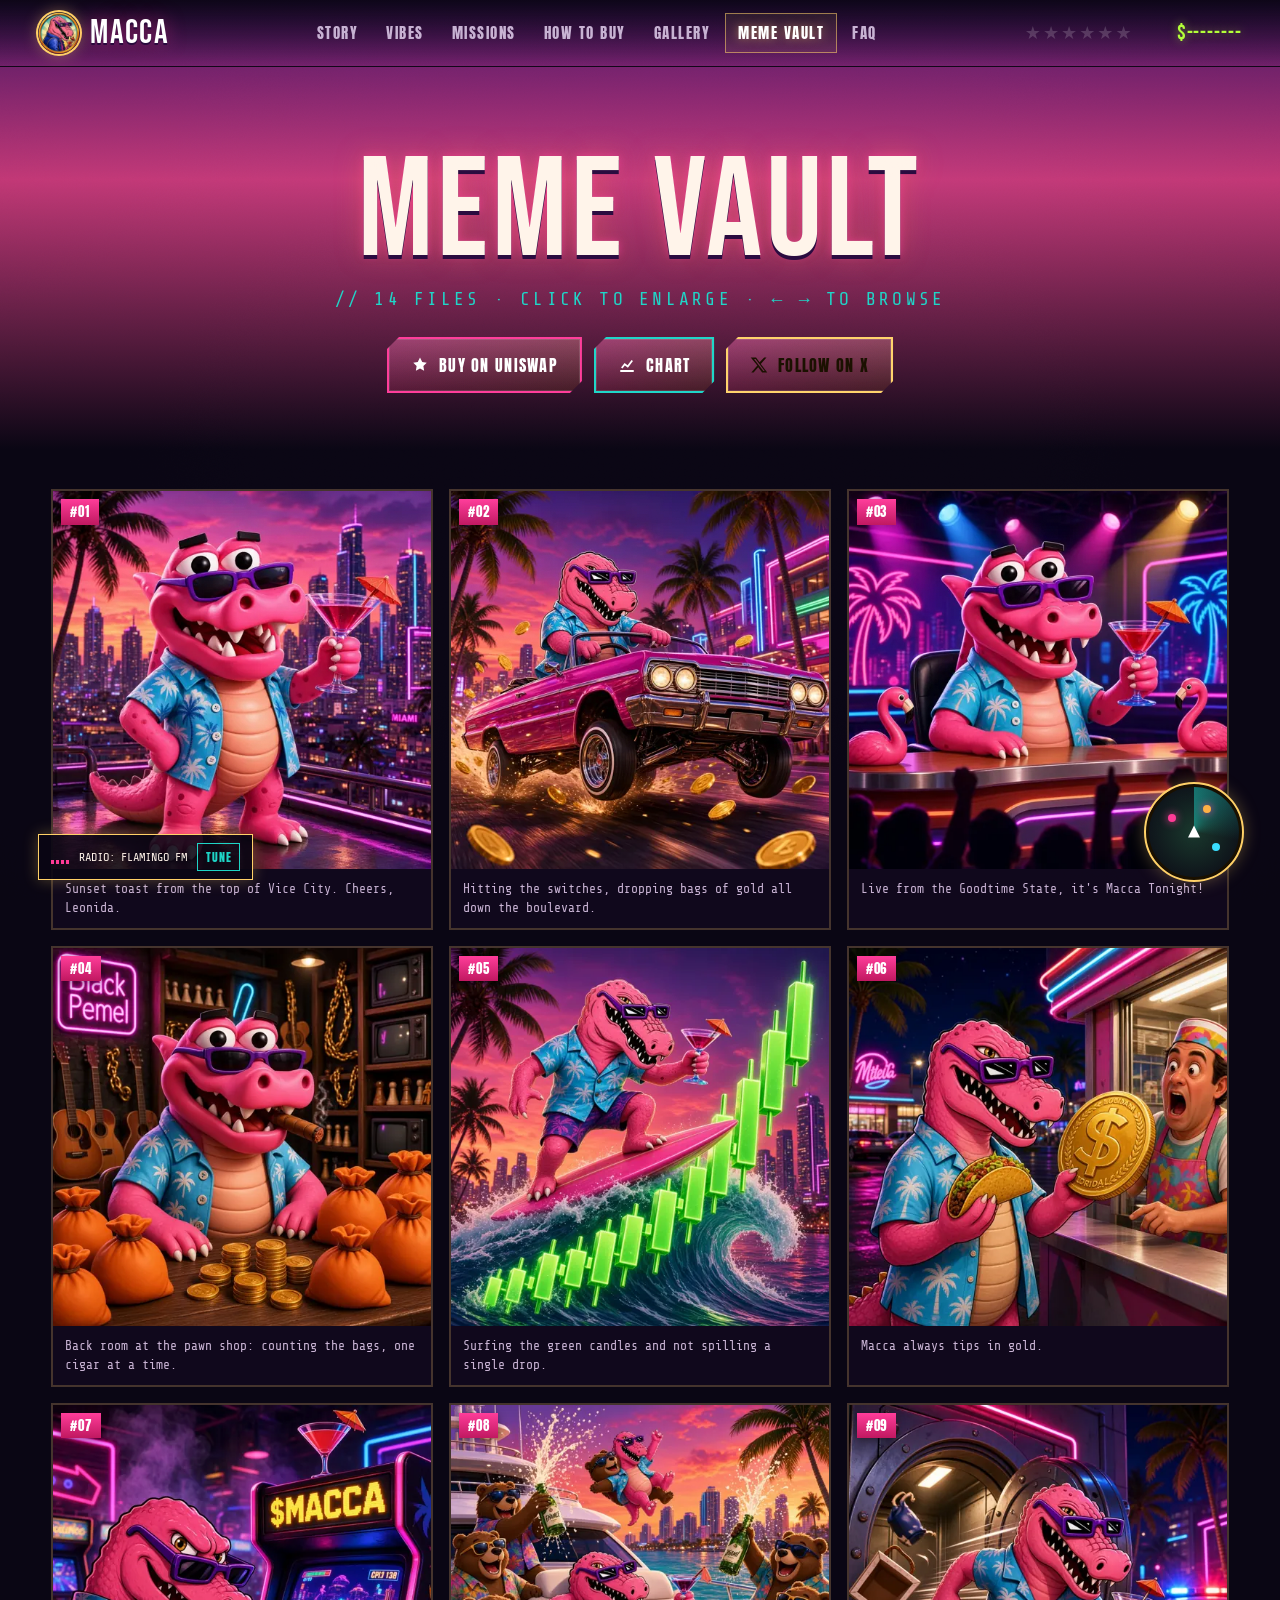
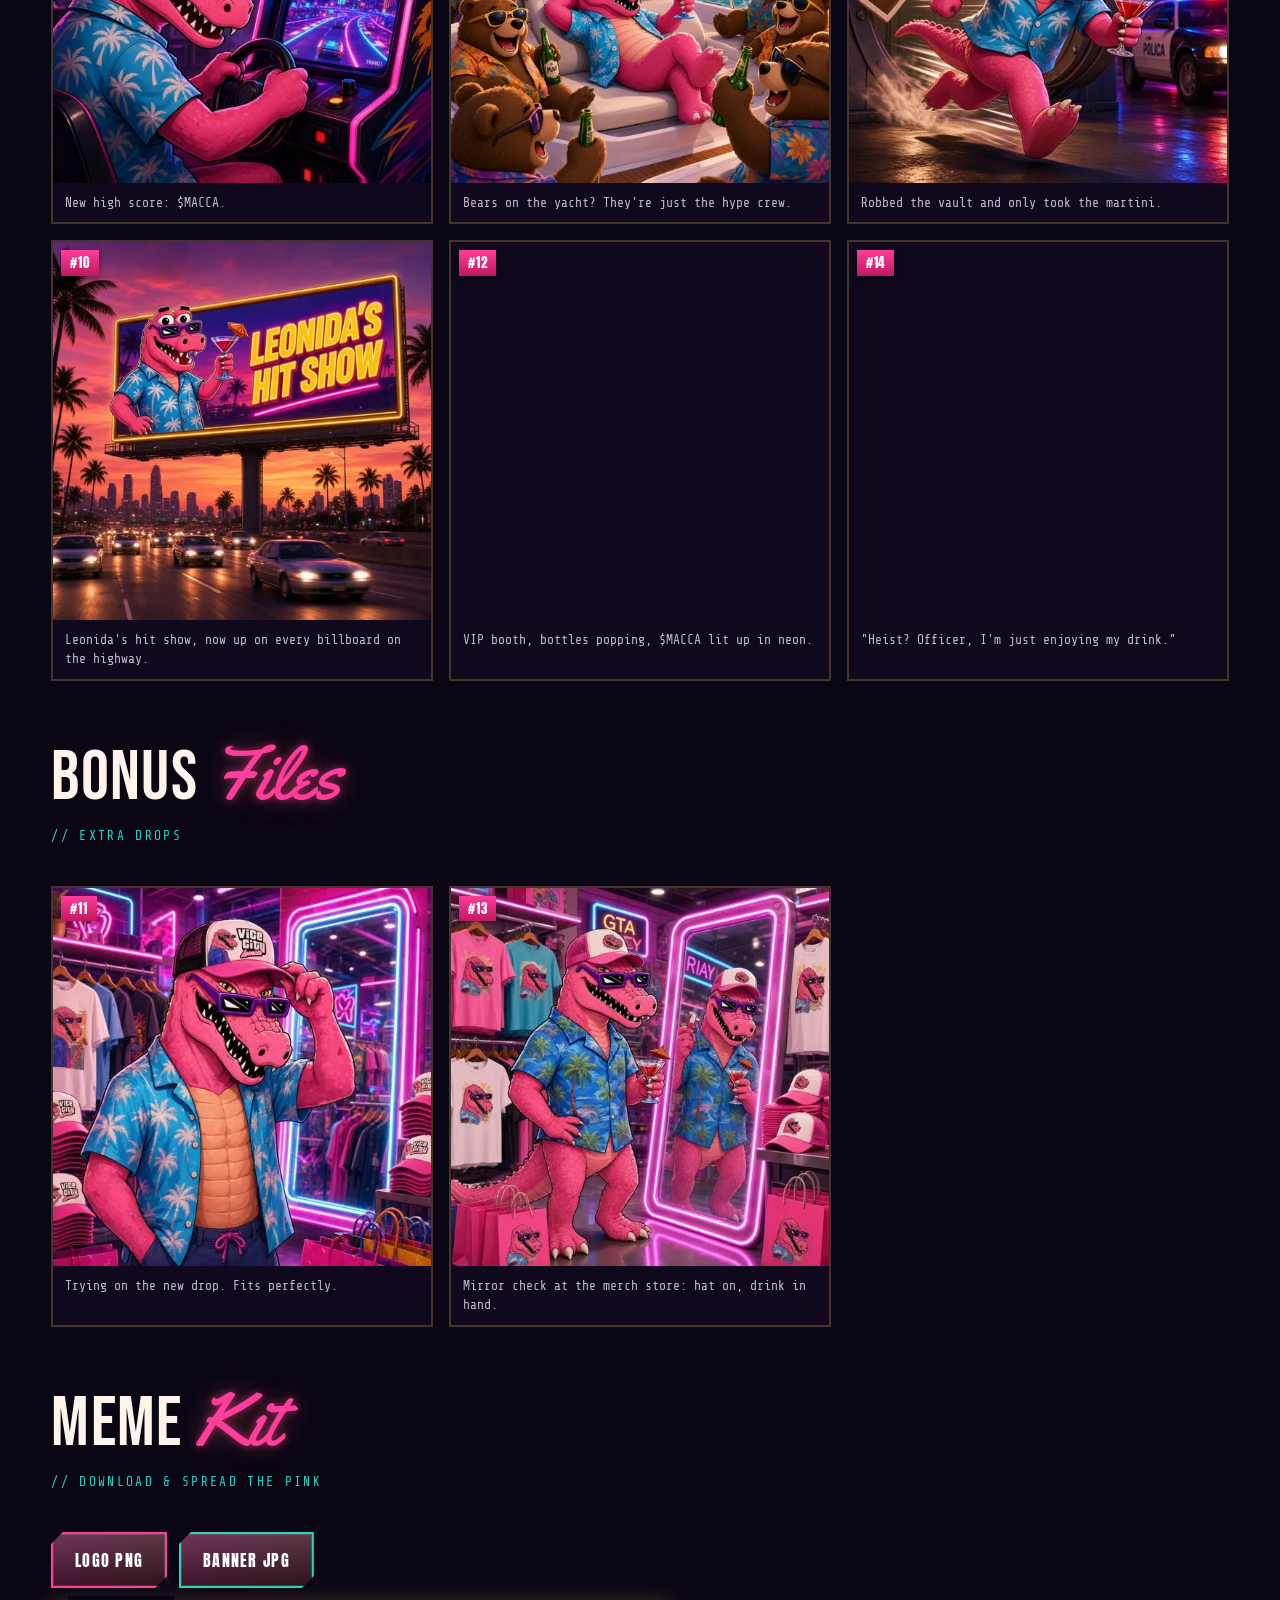
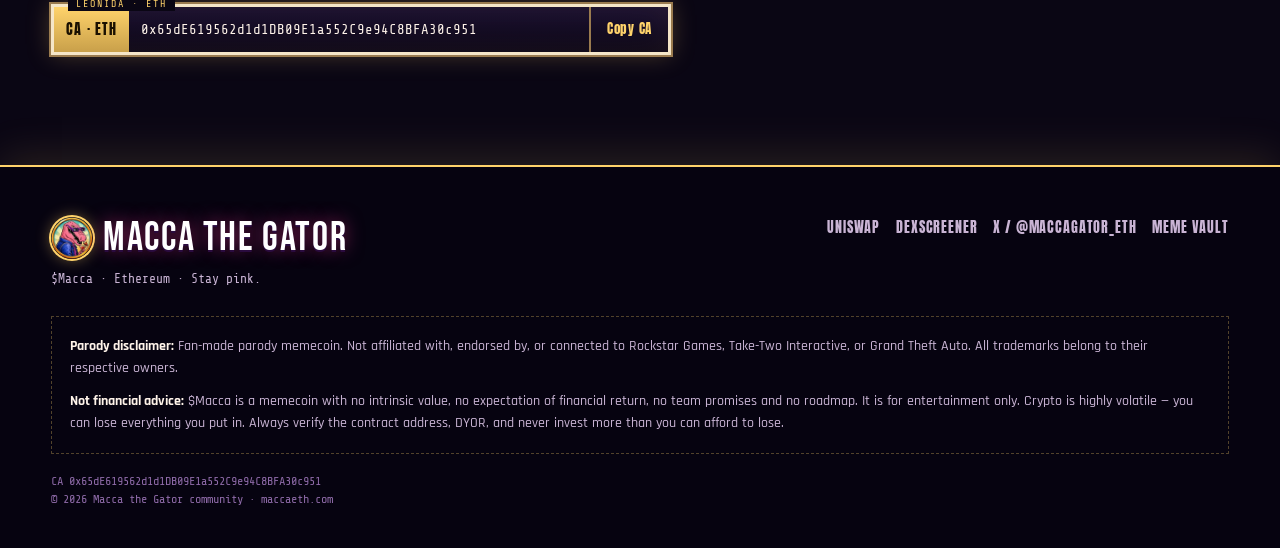
==== commit b510b76f: "Home: X community drop — hero snaps, photo reel, Vibe Check video panels, Postcards from Leonida wal" ====
--- a/memes.html
+++ b/memes.html
@@ -26,7 +26,7 @@
 <link rel="preload" href="/fonts/yellowtail-400.woff2" as="font" type="font/woff2" crossorigin>
 <link rel="preload" href="/fonts/bungee-400.woff2" as="font" type="font/woff2" crossorigin>
 <link rel="preload" href="/fonts/bebas-400.woff2" as="font" type="font/woff2" crossorigin>
-<link rel="stylesheet" href="/css/styles.css?v=3">
+<link rel="stylesheet" href="/css/styles.css?v=4">
 <script type="application/ld+json">{"@context": "https://schema.org", "@type": "WebSite", "name": "Macca the Gator ($Macca)", "url": "https://maccaeth.com/"}</script>
 </head>
 <body>
@@ -35,7 +35,7 @@
 <header class="hud" id="hud">
   <a class="brand" href="/" aria-label="Macca the Gator home"><img src="/img/logo-200.webp" alt="" width="42" height="42"><b>Macca</b></a>
   <nav class="nav" id="nav" aria-label="Main">
-    <a href="/#about">Story</a><a href="/#missions">Missions</a><a href="/#howto">How to Buy</a><a href="/memes" class="on">Meme Vault</a><a href="/#faq">FAQ</a>
+    <a href="/#about">Story</a><a href="/#vibes">Vibes</a><a href="/#missions">Missions</a><a href="/#howto">How to Buy</a><a href="/#crew">Gallery</a><a href="/memes" class="on">Meme Vault</a><a href="/#faq">FAQ</a>
   </nav>
   <div class="hud-r">
     <div class="wanted" id="wanted" aria-label="Wanted level" title="Wanted level rises as you scroll"><i>★</i><i>★</i><i>★</i><i>★</i><i>★</i><i>★</i></div>
@@ -164,6 +164,6 @@
 <script src="/js/vendor/lenis.min.js" defer></script>
 <script src="/js/vendor/gsap.min.js" defer></script>
 <script src="/js/vendor/ScrollTrigger.min.js" defer></script>
-<script src="/js/main.js?v=3" defer></script>
+<script src="/js/main.js?v=4" defer></script>
 </body>
 </html>
--- a/css/styles.css
+++ b/css/styles.css
@@ -339,6 +339,77 @@
   text-shadow:0 4px 0 #2a0b3f,var(--glow);line-height:.9;text-transform:uppercase}
 .page-top p{font-family:var(--mono);color:var(--teal);letter-spacing:.18em;margin-top:10px}
 
+/* ---------- X community drop: hero snaps ---------- */
+.snaps{display:flex;gap:14px;margin-top:34px;padding-right:26%;position:relative;z-index:2}
+.snap{flex:1;min-width:0;background:linear-gradient(180deg,#fff8ee,#f0e0c8);padding:6px 6px 26px;position:relative;
+  box-shadow:0 14px 30px rgba(0,0,0,.5);transition:transform .3s}
+.snap img{width:100%;height:auto;aspect-ratio:4/3;object-fit:cover;object-position:center;display:block}
+.snap span{position:absolute;bottom:3px;left:0;right:0;text-align:center;font-family:var(--script);color:#b01060;font-size:17px;line-height:1.2}
+.snap.s1{transform:rotate(-6deg)}.snap.s2{transform:rotate(3deg) translateY(10px)}.snap.s3{transform:rotate(-2deg)}
+.snap:hover{transform:rotate(0) scale(1.08);z-index:3}
+
+/* ---------- photo reel strip ---------- */
+.reel{position:relative;overflow:hidden;padding:34px 0 26px;background:linear-gradient(180deg,var(--bg),#1a0a2e 50%,var(--bg));display:grid;gap:14px}
+.reel::before,.reel::after{content:"";position:absolute;top:0;bottom:0;width:8vw;z-index:2;pointer-events:none}
+.reel::before{left:0;background:linear-gradient(90deg,var(--bg),transparent)}
+.reel::after{right:0;background:linear-gradient(-90deg,var(--bg),transparent)}
+.reel-row{overflow:hidden}
+.reel-track{display:flex;gap:14px;width:max-content;animation:mq 70s linear infinite}
+.reel-row:nth-child(2) .reel-track{animation-direction:reverse;animation-duration:80s}
+.reel:hover .reel-track{animation-play-state:paused}
+.rf{flex:none;width:clamp(170px,19vw,250px);aspect-ratio:4/3;overflow:hidden;border:2px solid rgba(255,211,107,.3);background:#160d2a;
+  box-shadow:0 0 0 1px rgba(0,0,0,.6),0 10px 24px rgba(0,0,0,.45)}
+.rf:nth-child(3n+2){border-color:rgba(255,61,154,.45)}.rf:nth-child(3n){border-color:rgba(31,214,200,.4)}
+.rf img{width:100%;height:100%;object-fit:cover;object-position:center;filter:saturate(1.15);opacity:0;transition:opacity .6s}
+.rf img.ld{opacity:1}
+
+/* ---------- vibe panels ---------- */
+#vibes{background:radial-gradient(ellipse at 20% 0%,rgba(139,61,255,.18),transparent 55%),radial-gradient(ellipse at 90% 90%,rgba(255,61,154,.14),transparent 50%),var(--bg)}
+.vibes{display:grid;grid-template-columns:repeat(4,1fr);grid-auto-rows:clamp(150px,15vw,200px);gap:16px}
+.vibe{position:relative;overflow:hidden;border:2px solid rgba(255,211,107,.3);background:#10081c;box-shadow:0 18px 40px rgba(0,0,0,.45)}
+.vibe video,.vibe img{position:absolute;inset:0;width:100%;height:100%;object-fit:cover;object-position:center;display:block;transition:transform .8s}
+.vibe:hover video,.vibe:hover img{transform:scale(1.04)}
+.vibe::after{content:"";position:absolute;inset:0;pointer-events:none;background:linear-gradient(0deg,rgba(10,6,20,.85),transparent 45%),repeating-linear-gradient(0deg,rgba(0,0,0,.12) 0 2px,transparent 2px 4px)}
+.vibe figcaption{position:absolute;left:14px;right:14px;bottom:12px;z-index:2;font-family:var(--display);font-size:clamp(20px,2.2vw,30px);letter-spacing:.04em;line-height:1;color:#fff;text-shadow:0 2px 0 #2a0b3f}
+.vtag{position:absolute;top:12px;left:12px;z-index:2;font-family:var(--mono);font-size:11px;letter-spacing:.18em;padding:4px 8px;background:rgba(0,0,0,.55);border:1px solid var(--pink);color:#fff;display:flex;align-items:center;gap:6px}
+.vtag i{width:8px;height:8px;border-radius:50%;background:#ff2d55;box-shadow:0 0 8px #ff2d55;animation:blink 1s infinite}
+.vibe.still .vtag{border-color:var(--gold);color:var(--gold)}
+.v-a{grid-column:span 2;grid-row:span 2;border-color:var(--pink);box-shadow:0 0 30px rgba(255,61,154,.35),0 18px 40px rgba(0,0,0,.45)}
+.v-b{grid-column:span 2}
+.v-c,.v-d{grid-column:span 1}
+.v-e{grid-column:span 1;grid-row:span 2}
+.v-f{grid-column:span 3;grid-row:span 2;border-color:var(--teal)}
+
+/* ---------- community wall ---------- */
+#crew{background:linear-gradient(180deg,var(--bg),#170b29 50%,var(--bg))}
+.xwall{display:grid;grid-template-columns:repeat(4,1fr);gap:14px;grid-auto-flow:dense}
+.xi{position:relative;border:2px solid rgba(255,211,107,.22);background:#10081c;overflow:hidden;text-align:left;padding:0;display:block}
+.xi img{width:100%;aspect-ratio:4/3;height:auto;object-fit:cover;object-position:center;transition:transform .5s,filter .3s;display:block}
+.xi.wide{grid-column:span 2;grid-row:span 2}
+.xi.wide img{height:100%;aspect-ratio:auto;position:absolute;inset:0}
+.xi:hover{border-color:var(--pink);box-shadow:var(--glow)}
+.xi:hover img{transform:scale(1.06);filter:saturate(1.25)}
+.xi figcaption{position:absolute;left:0;right:0;bottom:0;padding:22px 10px 8px;font-family:var(--mono);font-size:12px;color:#fff;
+  background:linear-gradient(0deg,rgba(10,6,20,.9),transparent);opacity:0;transform:translateY(6px);transition:.3s}
+.xi:hover figcaption,.xi:focus-visible figcaption{opacity:1;transform:none}
+.xi .n{position:absolute;top:8px;left:8px;z-index:2;font-family:var(--ui);font-size:12px;letter-spacing:.06em;padding:2px 7px;background:var(--gold);color:#1a1000}
+
+@media (max-width:980px){
+  .vibes{grid-template-columns:repeat(2,1fr);grid-auto-rows:200px}
+  .v-a{grid-column:span 2;grid-row:span 2}.v-b,.v-f{grid-column:span 2;grid-row:span 1}.v-e{grid-row:span 1}
+  .xwall{grid-template-columns:repeat(3,1fr)}
+}
+@media (max-width:560px){
+  .snaps{padding-right:0;gap:8px;margin-top:40px}
+  .snap span{font-size:14px}
+  .vibes{grid-template-columns:1fr;grid-auto-rows:210px}
+  .vibes .vibe{grid-column:span 1;grid-row:span 1}
+  .xwall{grid-template-columns:repeat(2,1fr);gap:10px}
+  .xi figcaption{opacity:1;transform:none;font-size:11px}
+  .xi.wide{grid-row:span 1;aspect-ratio:16/10}
+}
+@media (prefers-reduced-motion:reduce){ .rf img{opacity:1} }
+
 /* responsive */
 @media (max-width:980px){
   .hero-in,.about{grid-template-columns:1fr}
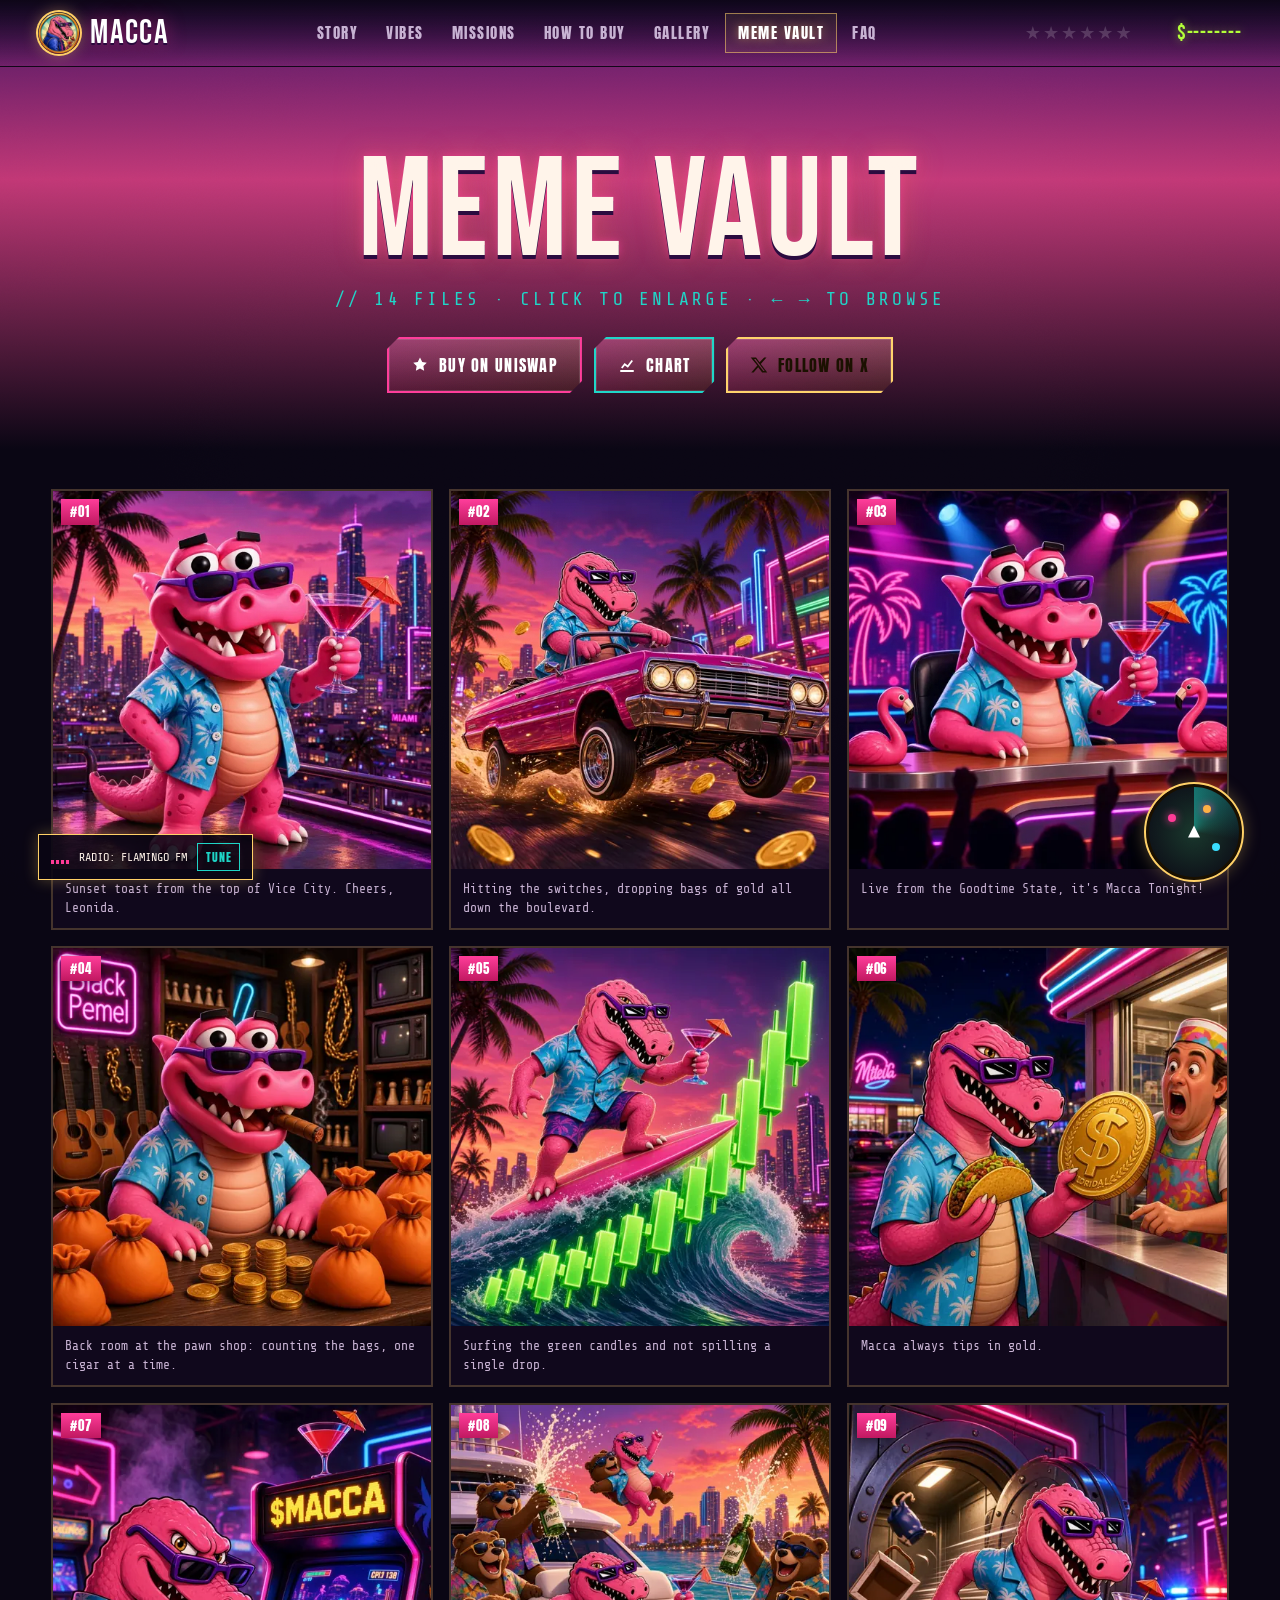
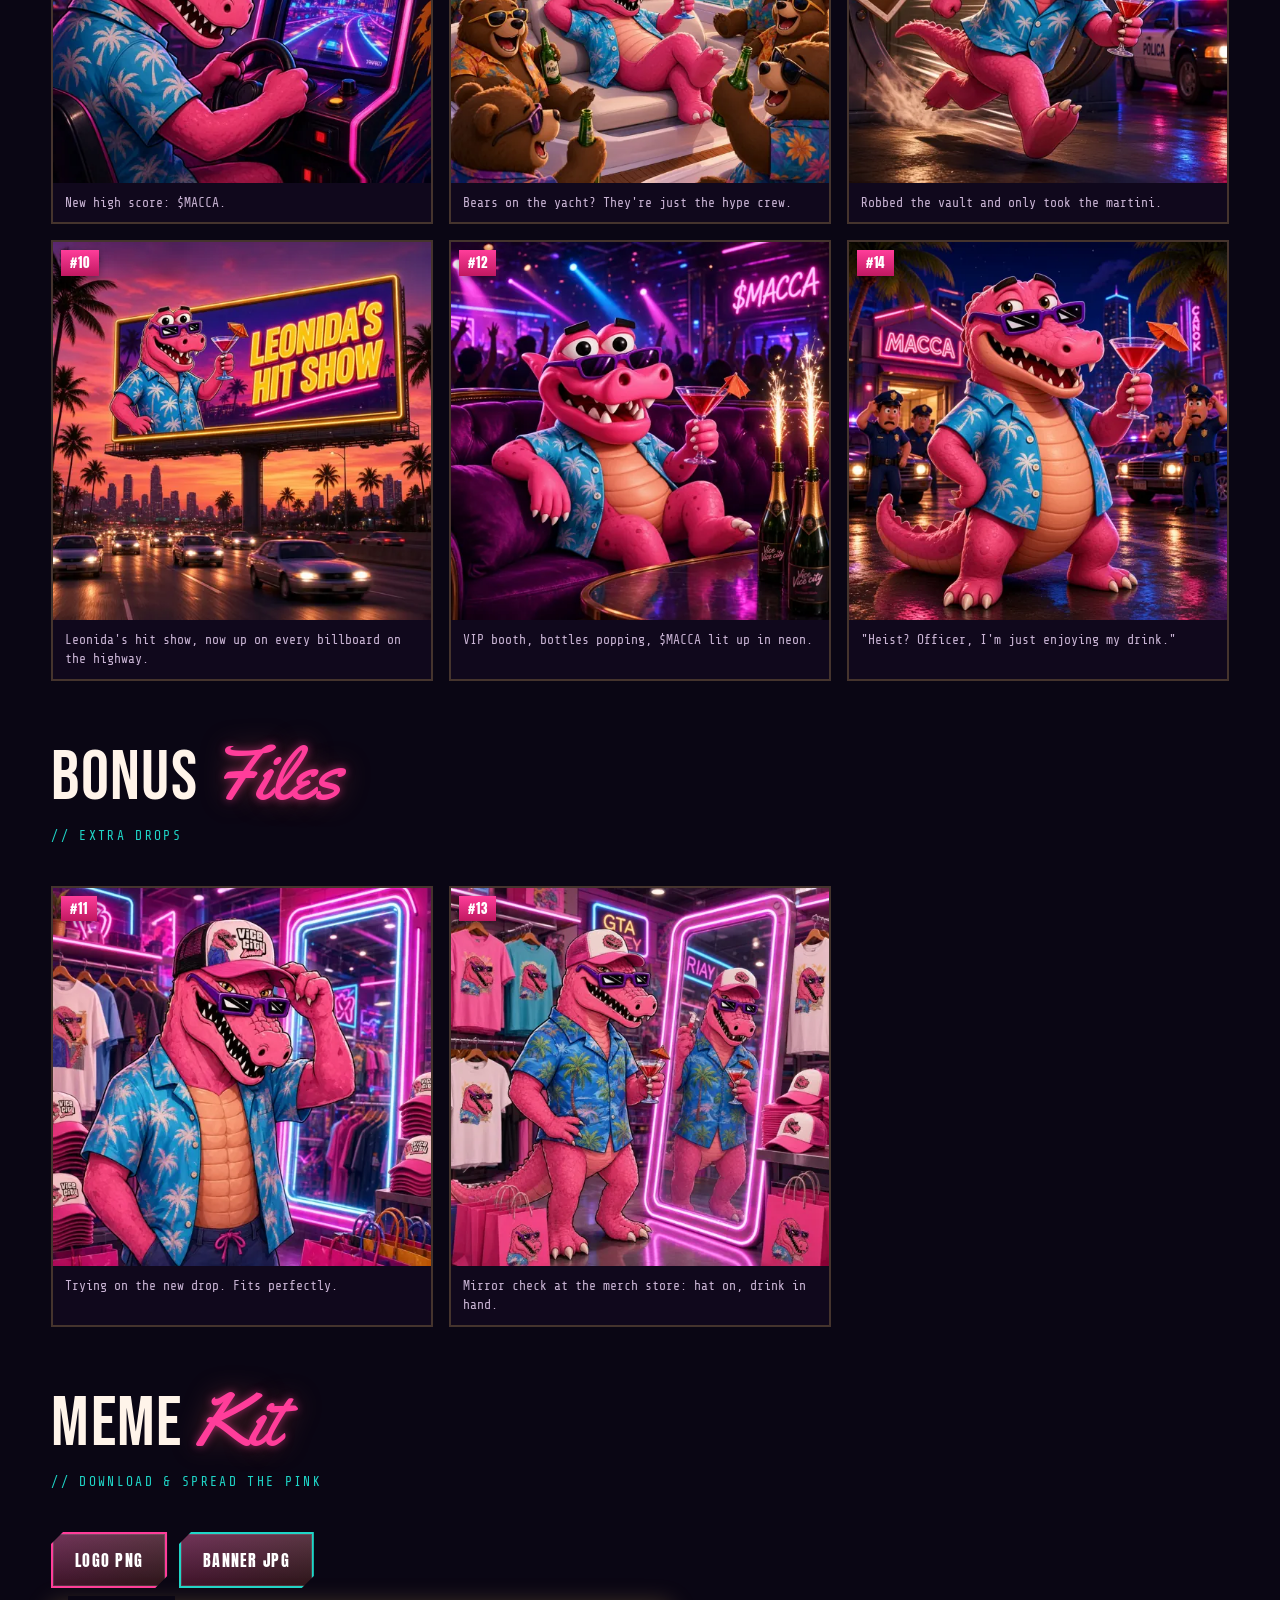
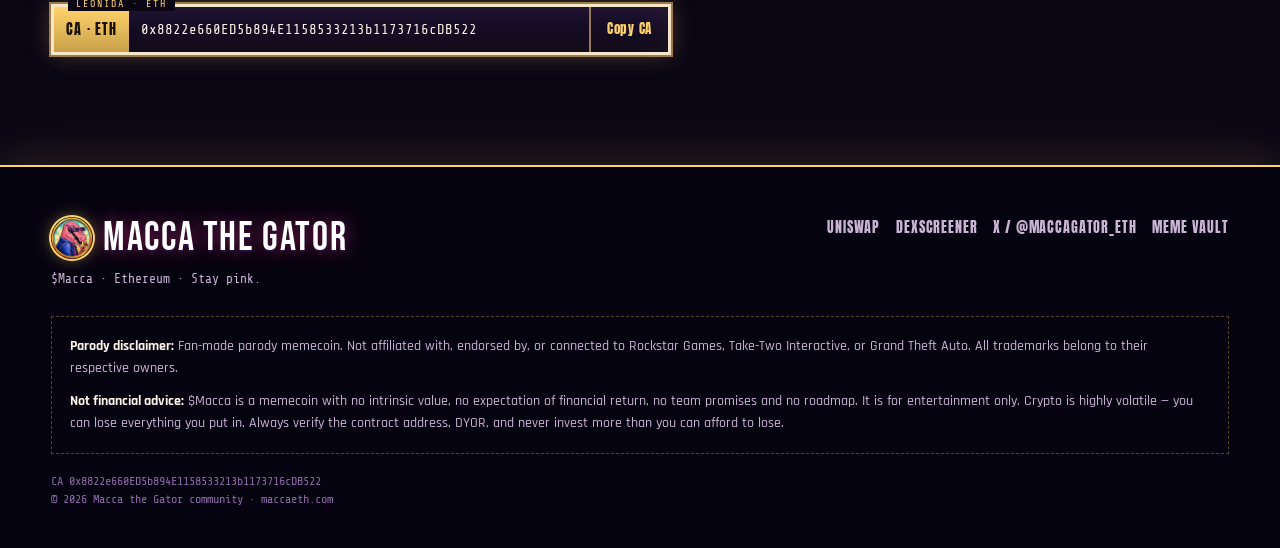
==== commit e9ffaf31: "ca: wire new ETH 0x8822e660…cdb522 + Uniswap/DexScreener" ====
--- a/memes.html
+++ b/memes.html
@@ -47,8 +47,8 @@
 <main>
 <section class="page-top"><div class="wrap"><h1>Meme Vault</h1><p>// 14 FILES · CLICK TO ENLARGE · ← → TO BROWSE</p>
 <div class="cta" style="justify-content:center">
-  <a class="btn" href="https://app.uniswap.org/swap?chain=ethereum&outputCurrency=0x65dE619562d1d1DB09E1a552C9e94C8BFA30c951" target="_blank" rel="noopener"><svg viewBox="0 0 24 24" fill="currentColor" aria-hidden="true"><path d="M12 2l3 6 6 1-4.5 4.3 1 6.2L12 16.6 6.5 19.5l1-6.2L3 9l6-1z"/></svg> Buy on Uniswap</a>
-  <a class="btn cy" href="https://dexscreener.com/ethereum/0xa209d0b77f9b36437768325e06c83924598315ef" target="_blank" rel="noopener"><svg viewBox="0 0 24 24" fill="none" stroke="currentColor" stroke-width="2.4" aria-hidden="true"><path d="M3 20h18M5 16l4-5 4 3 6-8"/></svg> Chart</a>
+  <a class="btn" href="https://app.uniswap.org/swap?chain=ethereum&outputCurrency=0x8822e660ED5b894E1158533213b1173716cDB522" target="_blank" rel="noopener"><svg viewBox="0 0 24 24" fill="currentColor" aria-hidden="true"><path d="M12 2l3 6 6 1-4.5 4.3 1 6.2L12 16.6 6.5 19.5l1-6.2L3 9l6-1z"/></svg> Buy on Uniswap</a>
+  <a class="btn cy" href="https://dexscreener.com/ethereum/0xc6c36dd44cee3fac53b8eda1cf551117c7e3664fad74df587f20f6101b5fc511" target="_blank" rel="noopener"><svg viewBox="0 0 24 24" fill="none" stroke="currentColor" stroke-width="2.4" aria-hidden="true"><path d="M3 20h18M5 16l4-5 4 3 6-8"/></svg> Chart</a>
   <a class="btn gold" href="https://x.com/MaccaGator_ETH" target="_blank" rel="noopener"><svg viewBox="0 0 24 24" fill="currentColor" aria-hidden="true"><path d="M18.9 2H22l-7.6 8.7L23 22h-6.8l-5.3-6.9L4.8 22H1.7l8.1-9.3L1 2h7l4.8 6.3L18.9 2zm-1.2 18h1.9L7.4 3.9H5.4L17.7 20z"/></svg> Follow on X</a>
 </div></div></section>
 <section style="padding-top:40px"><div class="wrap">
@@ -128,7 +128,7 @@
   <div class="cta"><a class="btn" href="/kit/macca-logo.png" download>Logo PNG</a><a class="btn cy" href="/kit/macca-banner.jpg" download>Banner JPG</a></div>
   <div style="max-width:640px"><div class="ca" data-reveal>
   <span class="lbl">CA · ETH</span>
-  <code id="ca">0x65dE619562d1d1DB09E1a552C9e94C8BFA30c951</code>
+  <code id="ca">0x8822e660ED5b894E1158533213b1173716cDB522</code>
   <button type="button" data-copy="#ca">Copy CA</button>
 </div></div>
 </div></section>
@@ -145,8 +145,8 @@
       <div><a class="brand" href="/"><img src="/img/logo-200.webp" alt="" width="42" height="42" loading="lazy"><b>Macca the Gator</b></a>
       <p class="mono" style="margin-top:10px;color:var(--mut);font-size:13px">$Macca · Ethereum · Stay pink.</p></div>
       <nav aria-label="Footer">
-        <a href="https://app.uniswap.org/swap?chain=ethereum&outputCurrency=0x65dE619562d1d1DB09E1a552C9e94C8BFA30c951" target="_blank" rel="noopener">Uniswap</a>
-        <a href="https://dexscreener.com/ethereum/0xa209d0b77f9b36437768325e06c83924598315ef" target="_blank" rel="noopener">DexScreener</a>
+        <a href="https://app.uniswap.org/swap?chain=ethereum&outputCurrency=0x8822e660ED5b894E1158533213b1173716cDB522" target="_blank" rel="noopener">Uniswap</a>
+        <a href="https://dexscreener.com/ethereum/0xc6c36dd44cee3fac53b8eda1cf551117c7e3664fad74df587f20f6101b5fc511" target="_blank" rel="noopener">DexScreener</a>
         <a href="https://x.com/MaccaGator_ETH" target="_blank" rel="noopener">X / @MaccaGator_ETH</a>
         <a href="/memes">Meme Vault</a>
       </nav>
@@ -155,7 +155,7 @@
       <p><strong>Parody disclaimer:</strong> Fan-made parody memecoin. Not affiliated with, endorsed by, or connected to Rockstar Games, Take-Two Interactive, or Grand Theft Auto. All trademarks belong to their respective owners.</p>
       <p style="margin-top:10px"><strong>Not financial advice:</strong> $Macca is a memecoin with no intrinsic value, no expectation of financial return, no team promises and no roadmap. It is for entertainment only. Crypto is highly volatile — you can lose everything you put in. Always verify the contract address, DYOR, and never invest more than you can afford to lose.</p>
     </div>
-    <p class="copy">CA 0x65dE619562d1d1DB09E1a552C9e94C8BFA30c951<br>© 2026 Macca the Gator community · maccaeth.com</p>
+    <p class="copy">CA 0x8822e660ED5b894E1158533213b1173716cDB522<br>© 2026 Macca the Gator community · maccaeth.com</p>
   </div>
 </footer>
 <div class="radio" id="radio"><div class="eq" aria-hidden="true"><i></i><i></i><i></i><i></i></div><span class="lbl2">RADIO: <span id="station">FLAMINGO FM</span></span><button type="button" id="radioBtn" aria-pressed="false">TUNE</button></div>
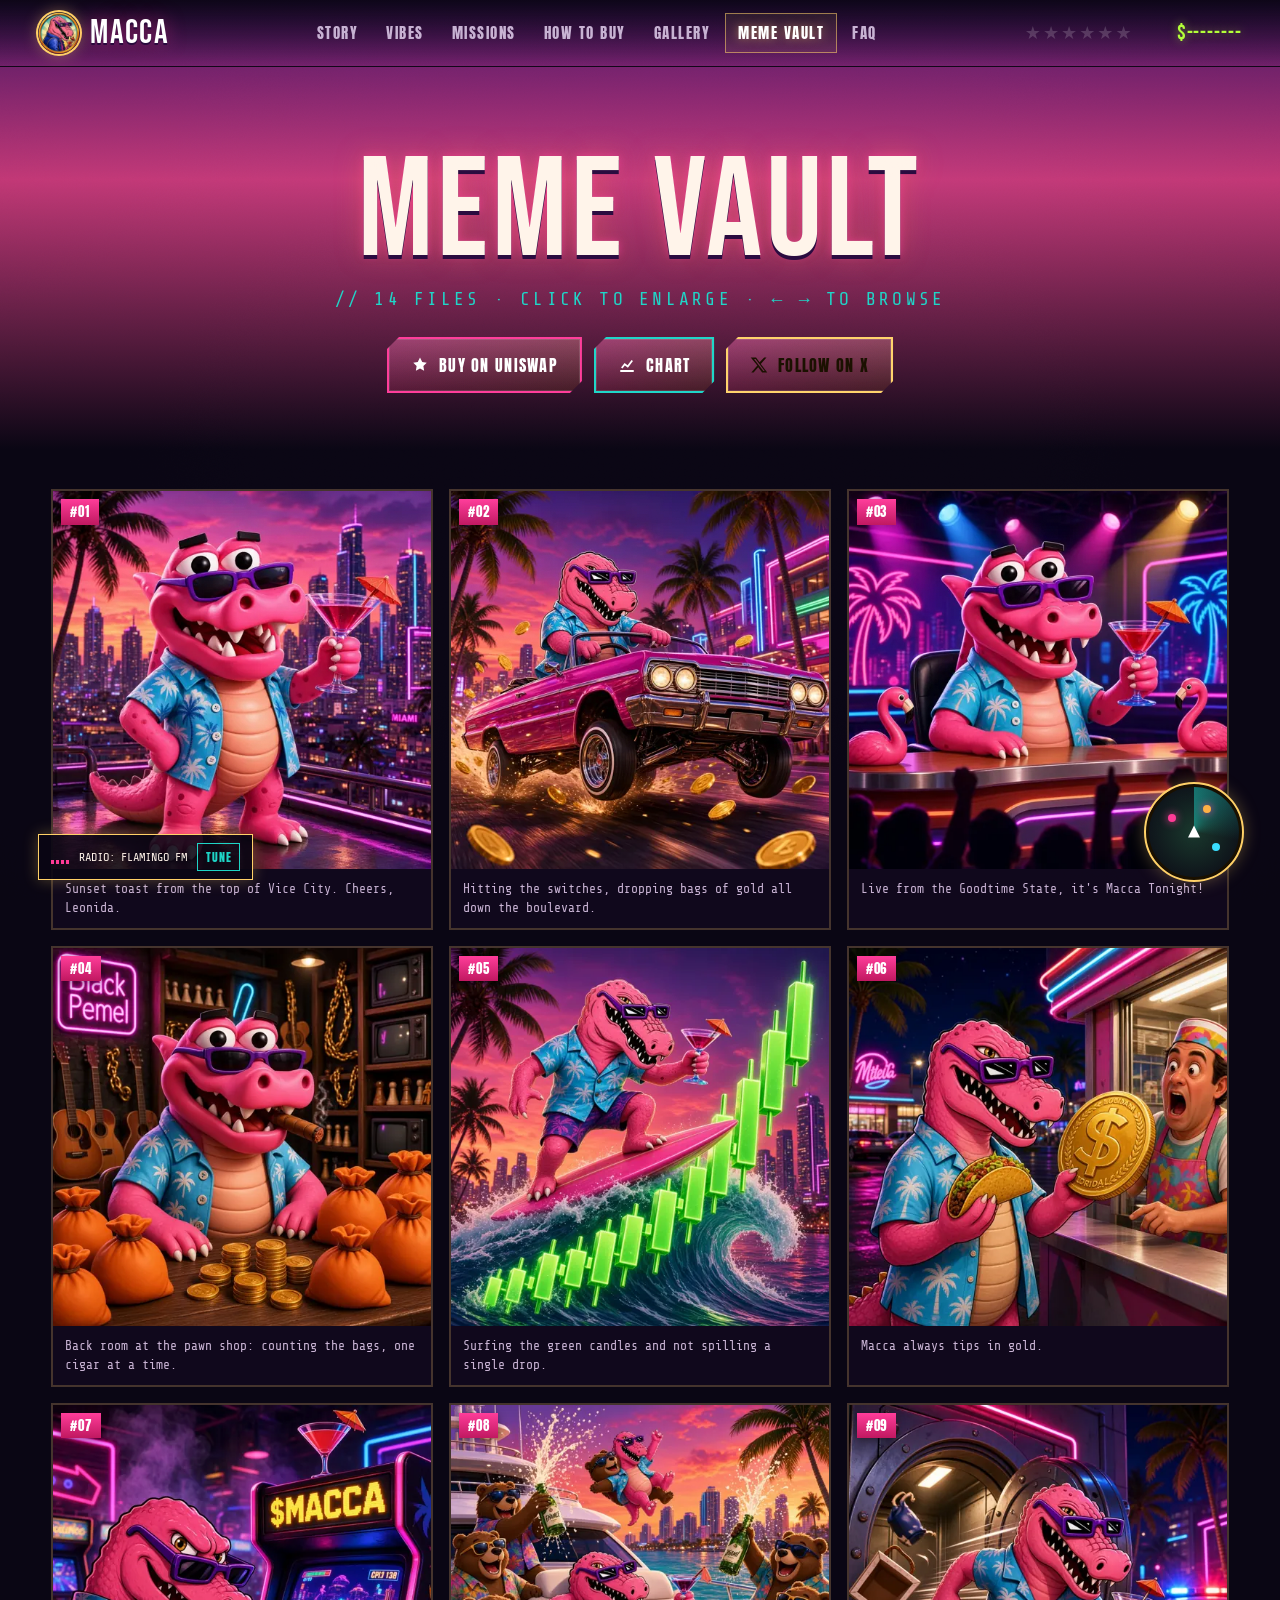
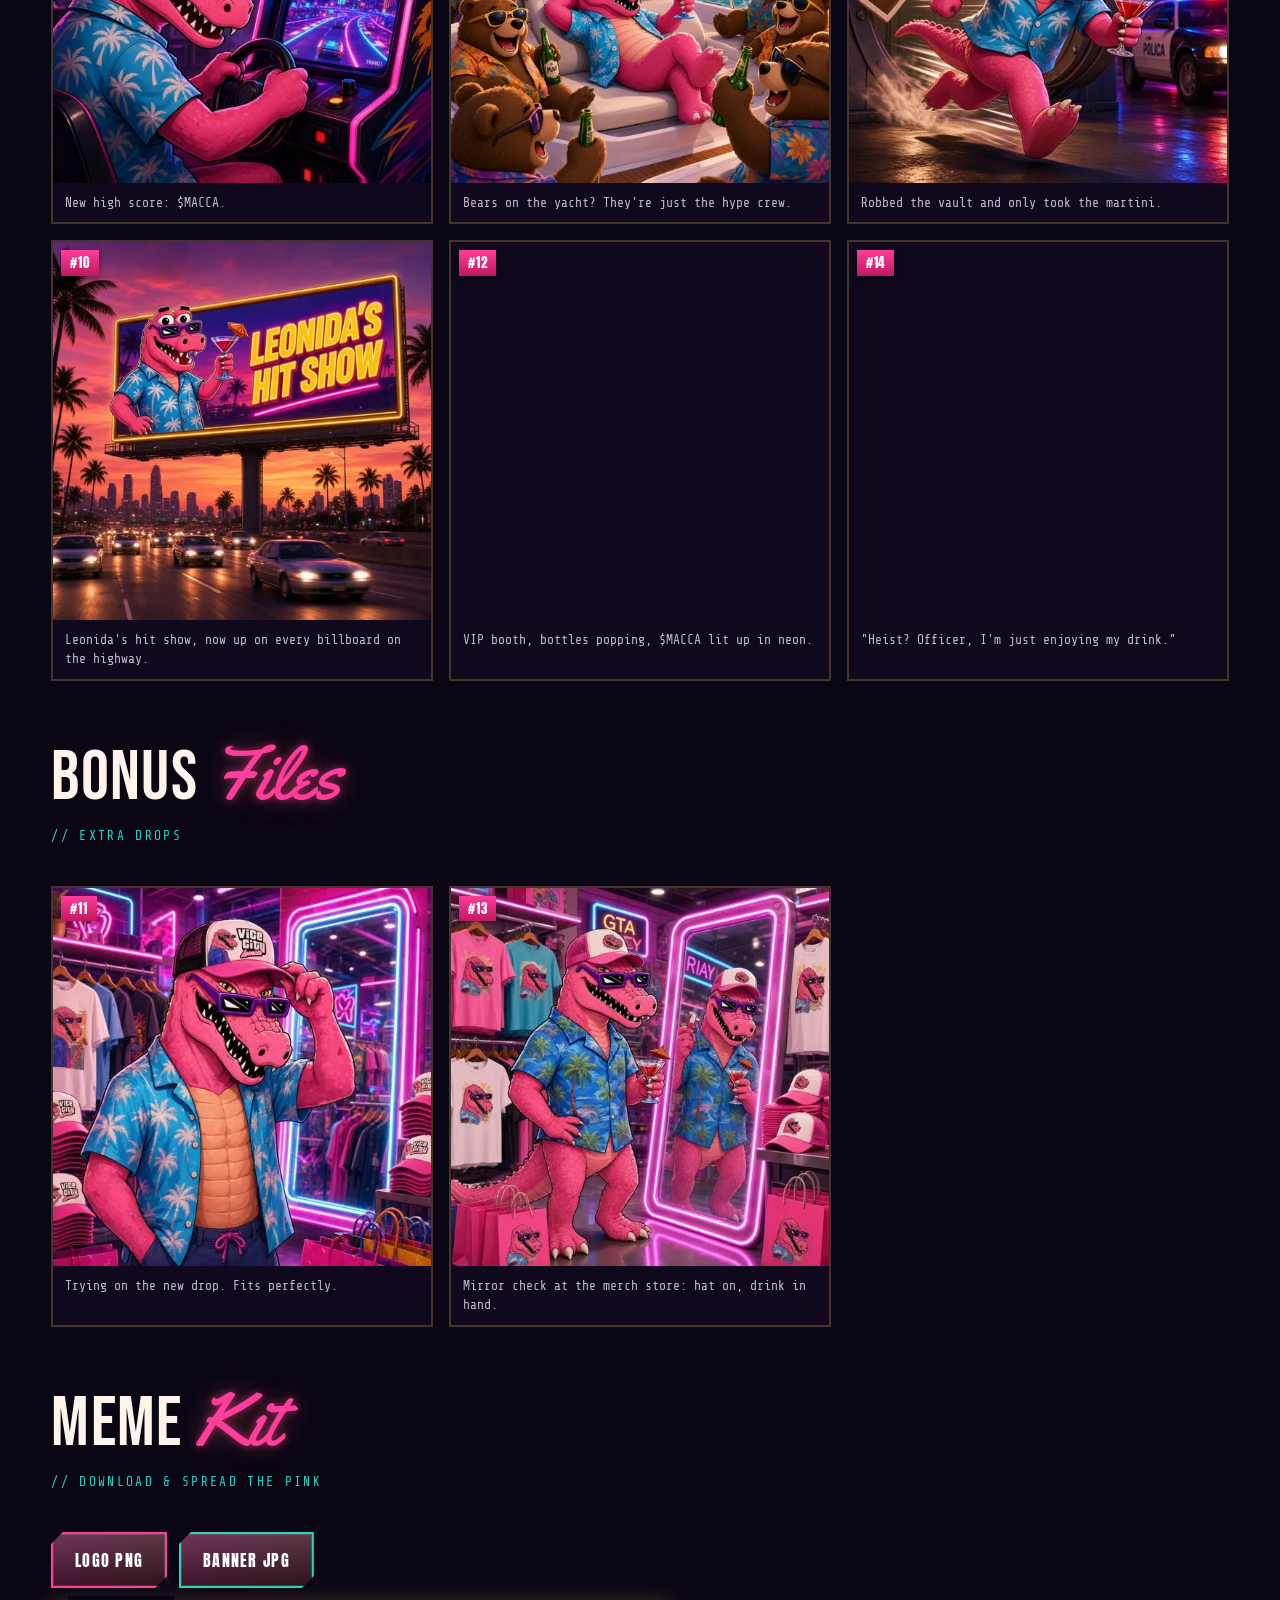
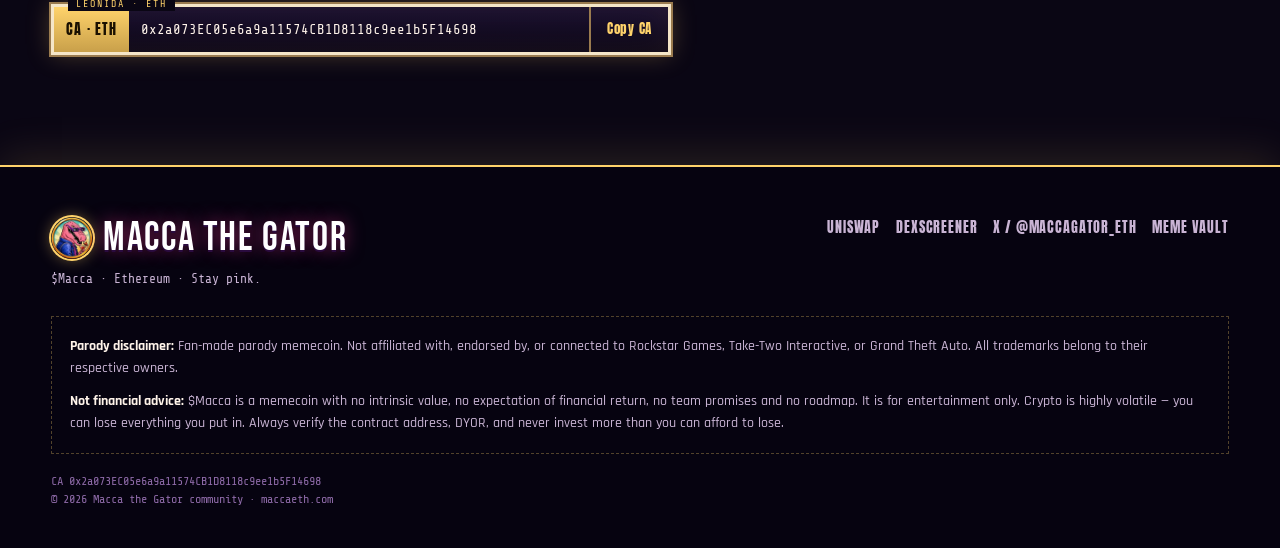
==== commit 067b5349: "ca: wire new ETH 0x2a073ec0…f14698 + Uniswap/DexScreener" ====
--- a/memes.html
+++ b/memes.html
@@ -47,8 +47,8 @@
 <main>
 <section class="page-top"><div class="wrap"><h1>Meme Vault</h1><p>// 14 FILES · CLICK TO ENLARGE · ← → TO BROWSE</p>
 <div class="cta" style="justify-content:center">
-  <a class="btn" href="https://app.uniswap.org/swap?chain=ethereum&outputCurrency=0x8822e660ED5b894E1158533213b1173716cDB522" target="_blank" rel="noopener"><svg viewBox="0 0 24 24" fill="currentColor" aria-hidden="true"><path d="M12 2l3 6 6 1-4.5 4.3 1 6.2L12 16.6 6.5 19.5l1-6.2L3 9l6-1z"/></svg> Buy on Uniswap</a>
-  <a class="btn cy" href="https://dexscreener.com/ethereum/0xc6c36dd44cee3fac53b8eda1cf551117c7e3664fad74df587f20f6101b5fc511" target="_blank" rel="noopener"><svg viewBox="0 0 24 24" fill="none" stroke="currentColor" stroke-width="2.4" aria-hidden="true"><path d="M3 20h18M5 16l4-5 4 3 6-8"/></svg> Chart</a>
+  <a class="btn" href="https://app.uniswap.org/swap?chain=ethereum&outputCurrency=0x2a073EC05e6a9a11574CB1D8118c9ee1b5F14698" target="_blank" rel="noopener"><svg viewBox="0 0 24 24" fill="currentColor" aria-hidden="true"><path d="M12 2l3 6 6 1-4.5 4.3 1 6.2L12 16.6 6.5 19.5l1-6.2L3 9l6-1z"/></svg> Buy on Uniswap</a>
+  <a class="btn cy" href="https://dexscreener.com/ethereum/0x00c867429f4011a977959c197120fcc4de17b028bc11490dff720fe780690a63" target="_blank" rel="noopener"><svg viewBox="0 0 24 24" fill="none" stroke="currentColor" stroke-width="2.4" aria-hidden="true"><path d="M3 20h18M5 16l4-5 4 3 6-8"/></svg> Chart</a>
   <a class="btn gold" href="https://x.com/MaccaGator_ETH" target="_blank" rel="noopener"><svg viewBox="0 0 24 24" fill="currentColor" aria-hidden="true"><path d="M18.9 2H22l-7.6 8.7L23 22h-6.8l-5.3-6.9L4.8 22H1.7l8.1-9.3L1 2h7l4.8 6.3L18.9 2zm-1.2 18h1.9L7.4 3.9H5.4L17.7 20z"/></svg> Follow on X</a>
 </div></div></section>
 <section style="padding-top:40px"><div class="wrap">
@@ -128,7 +128,7 @@
   <div class="cta"><a class="btn" href="/kit/macca-logo.png" download>Logo PNG</a><a class="btn cy" href="/kit/macca-banner.jpg" download>Banner JPG</a></div>
   <div style="max-width:640px"><div class="ca" data-reveal>
   <span class="lbl">CA · ETH</span>
-  <code id="ca">0x8822e660ED5b894E1158533213b1173716cDB522</code>
+  <code id="ca">0x2a073EC05e6a9a11574CB1D8118c9ee1b5F14698</code>
   <button type="button" data-copy="#ca">Copy CA</button>
 </div></div>
 </div></section>
@@ -145,8 +145,8 @@
       <div><a class="brand" href="/"><img src="/img/logo-200.webp" alt="" width="42" height="42" loading="lazy"><b>Macca the Gator</b></a>
       <p class="mono" style="margin-top:10px;color:var(--mut);font-size:13px">$Macca · Ethereum · Stay pink.</p></div>
       <nav aria-label="Footer">
-        <a href="https://app.uniswap.org/swap?chain=ethereum&outputCurrency=0x8822e660ED5b894E1158533213b1173716cDB522" target="_blank" rel="noopener">Uniswap</a>
-        <a href="https://dexscreener.com/ethereum/0xc6c36dd44cee3fac53b8eda1cf551117c7e3664fad74df587f20f6101b5fc511" target="_blank" rel="noopener">DexScreener</a>
+        <a href="https://app.uniswap.org/swap?chain=ethereum&outputCurrency=0x2a073EC05e6a9a11574CB1D8118c9ee1b5F14698" target="_blank" rel="noopener">Uniswap</a>
+        <a href="https://dexscreener.com/ethereum/0x00c867429f4011a977959c197120fcc4de17b028bc11490dff720fe780690a63" target="_blank" rel="noopener">DexScreener</a>
         <a href="https://x.com/MaccaGator_ETH" target="_blank" rel="noopener">X / @MaccaGator_ETH</a>
         <a href="/memes">Meme Vault</a>
       </nav>
@@ -155,7 +155,7 @@
       <p><strong>Parody disclaimer:</strong> Fan-made parody memecoin. Not affiliated with, endorsed by, or connected to Rockstar Games, Take-Two Interactive, or Grand Theft Auto. All trademarks belong to their respective owners.</p>
       <p style="margin-top:10px"><strong>Not financial advice:</strong> $Macca is a memecoin with no intrinsic value, no expectation of financial return, no team promises and no roadmap. It is for entertainment only. Crypto is highly volatile — you can lose everything you put in. Always verify the contract address, DYOR, and never invest more than you can afford to lose.</p>
     </div>
-    <p class="copy">CA 0x8822e660ED5b894E1158533213b1173716cDB522<br>© 2026 Macca the Gator community · maccaeth.com</p>
+    <p class="copy">CA 0x2a073EC05e6a9a11574CB1D8118c9ee1b5F14698<br>© 2026 Macca the Gator community · maccaeth.com</p>
   </div>
 </footer>
 <div class="radio" id="radio"><div class="eq" aria-hidden="true"><i></i><i></i><i></i><i></i></div><span class="lbl2">RADIO: <span id="station">FLAMINGO FM</span></span><button type="button" id="radioBtn" aria-pressed="false">TUNE</button></div>
